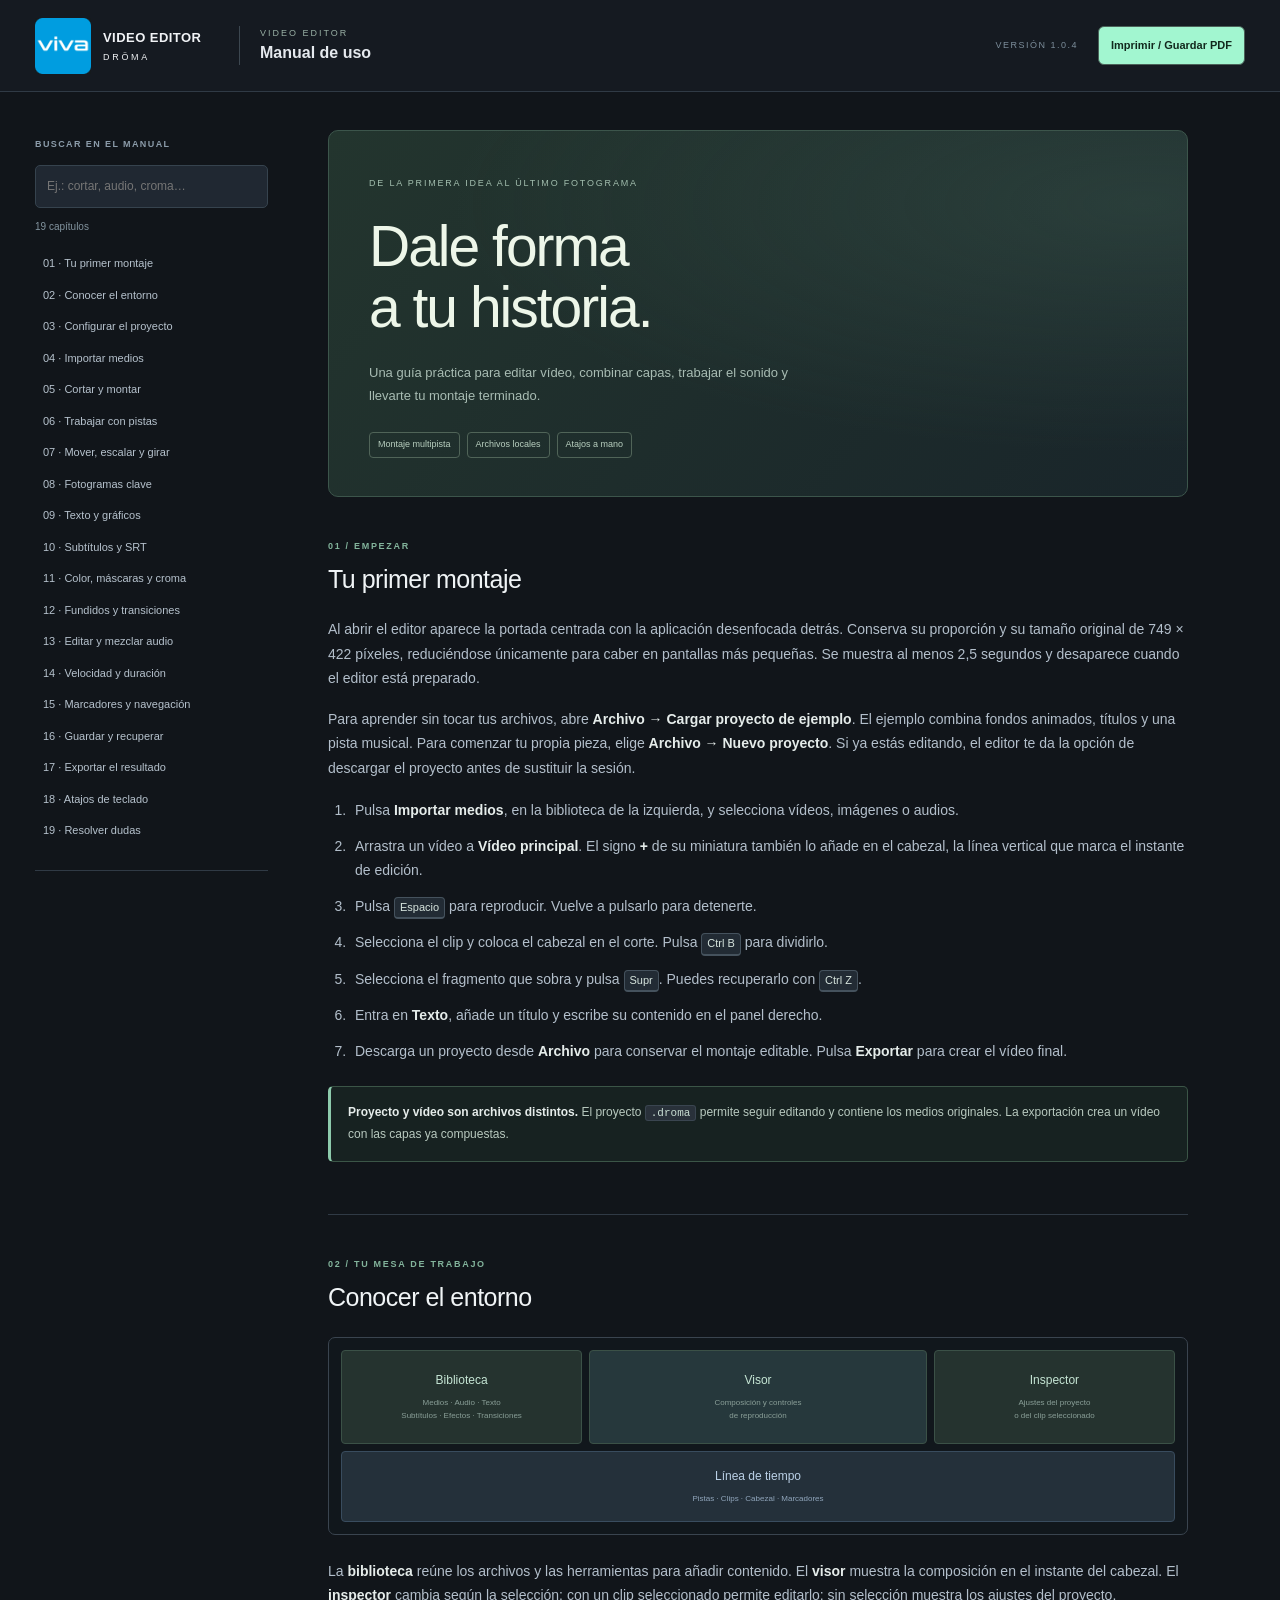
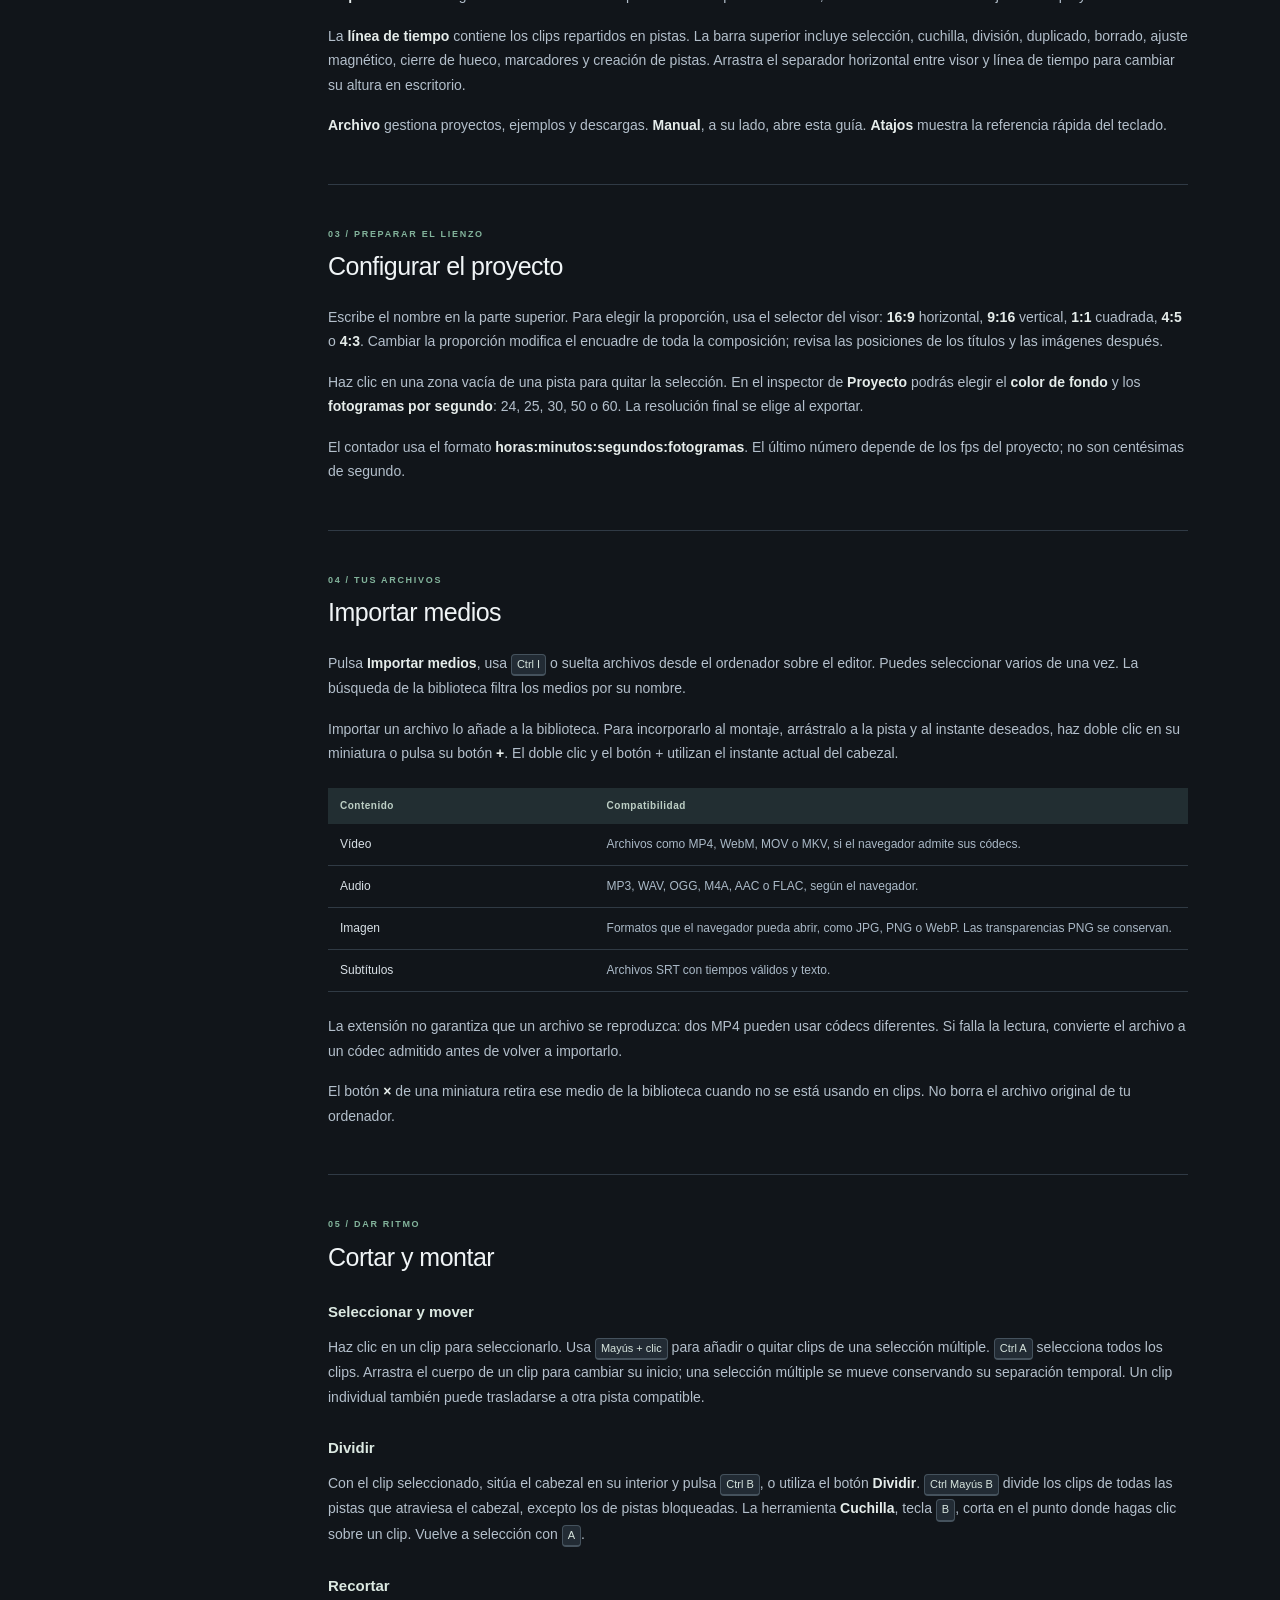
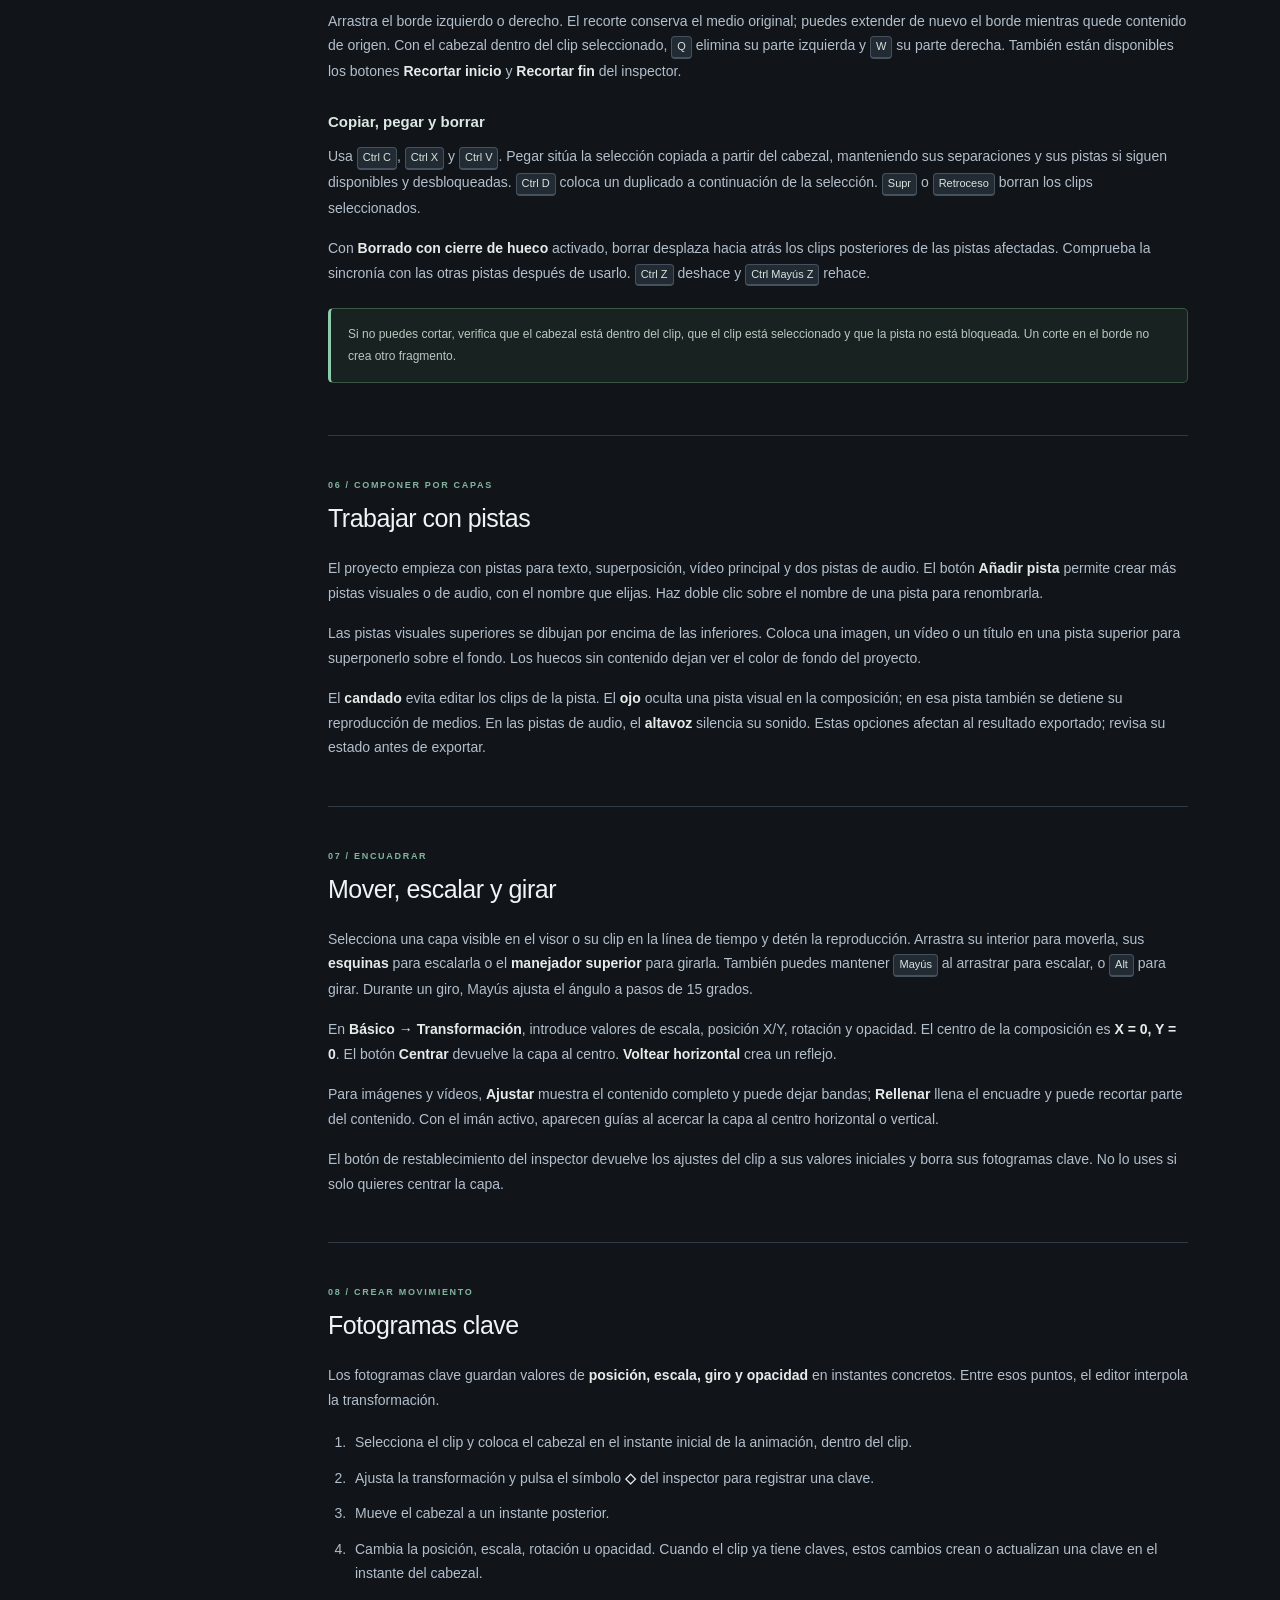
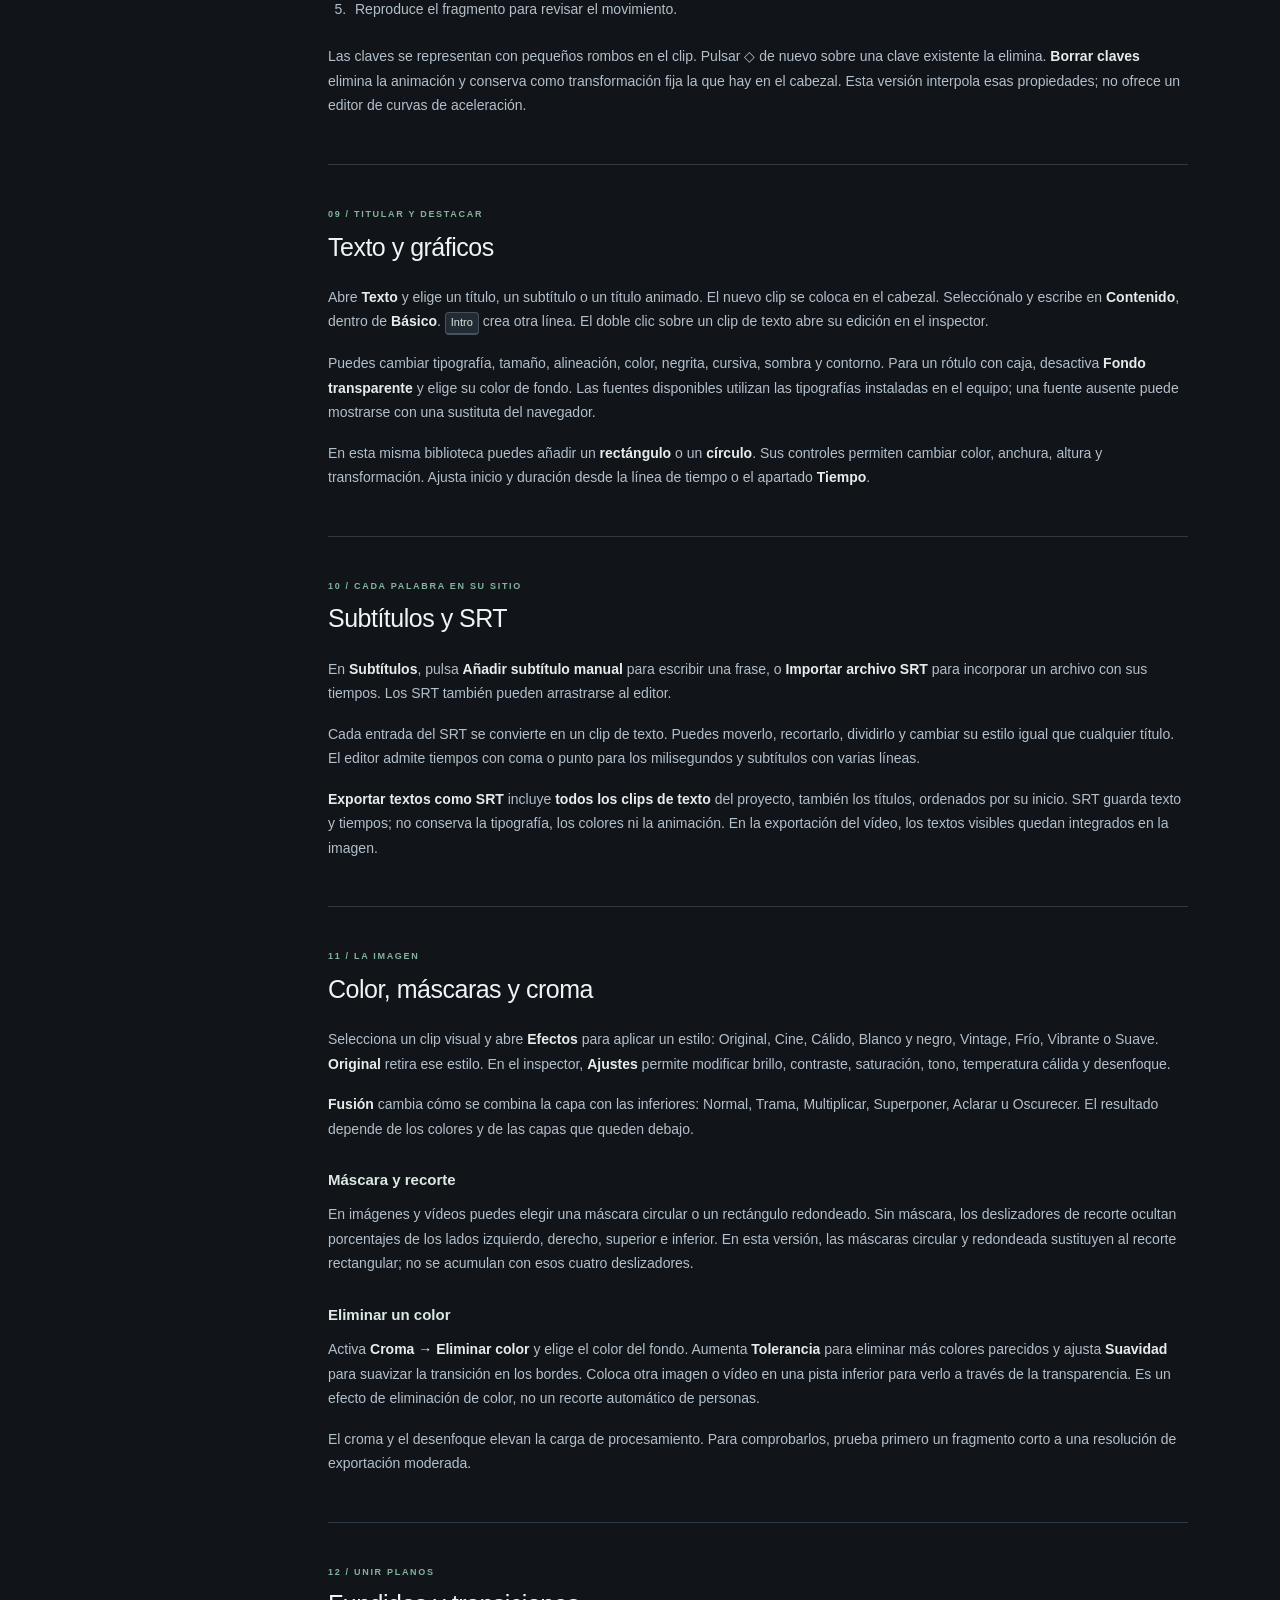
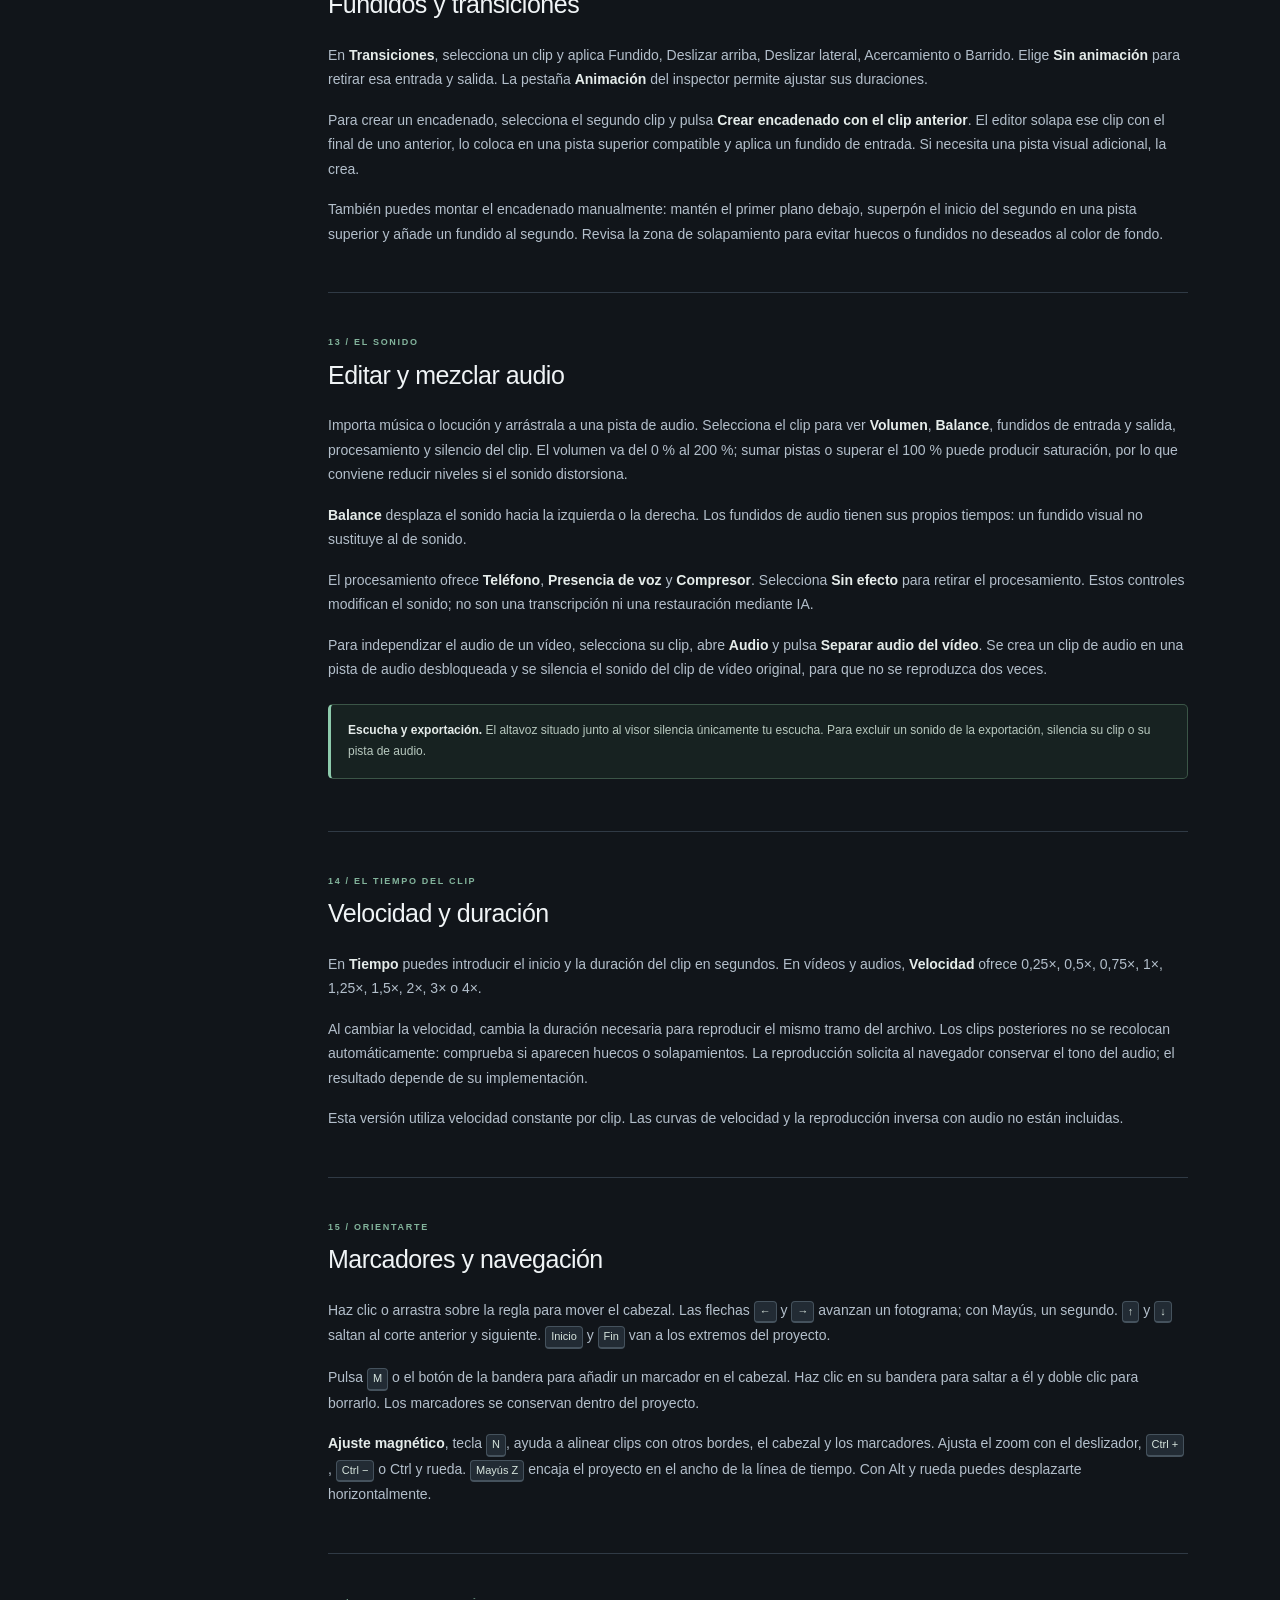
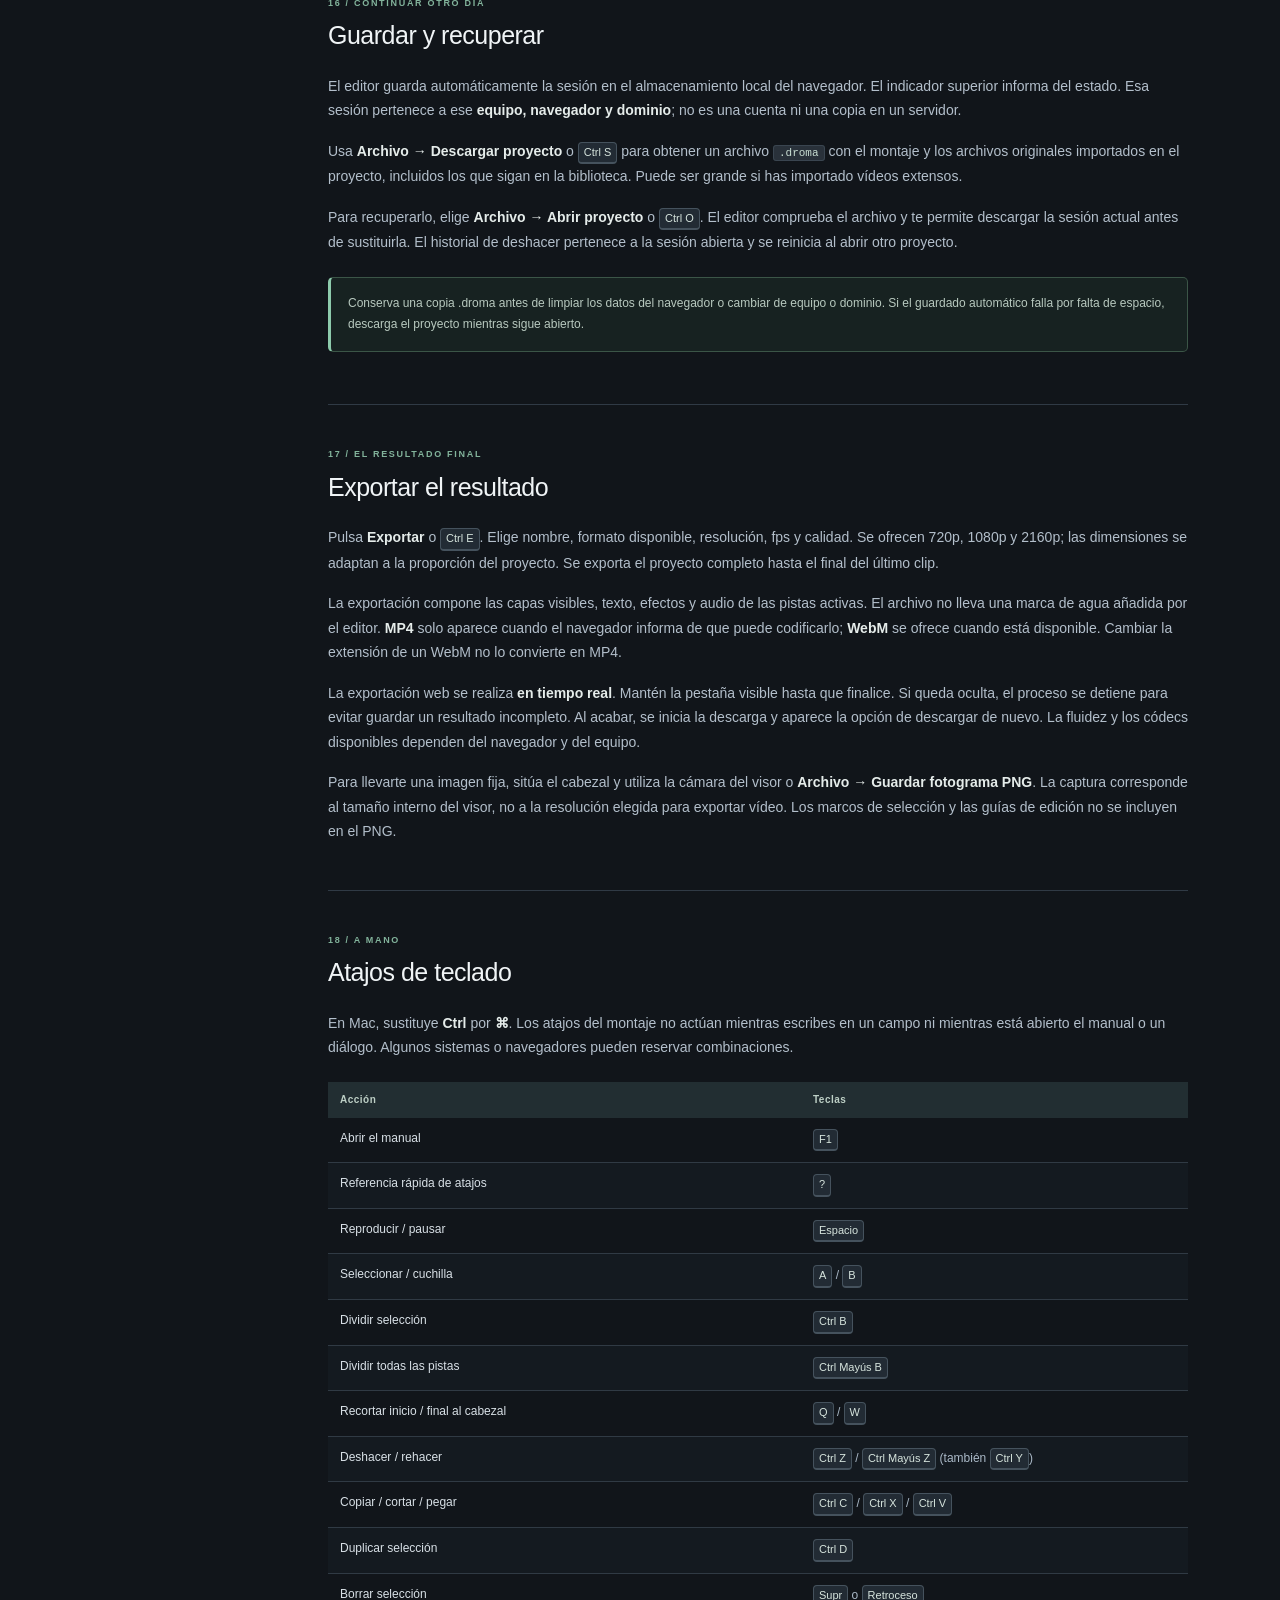
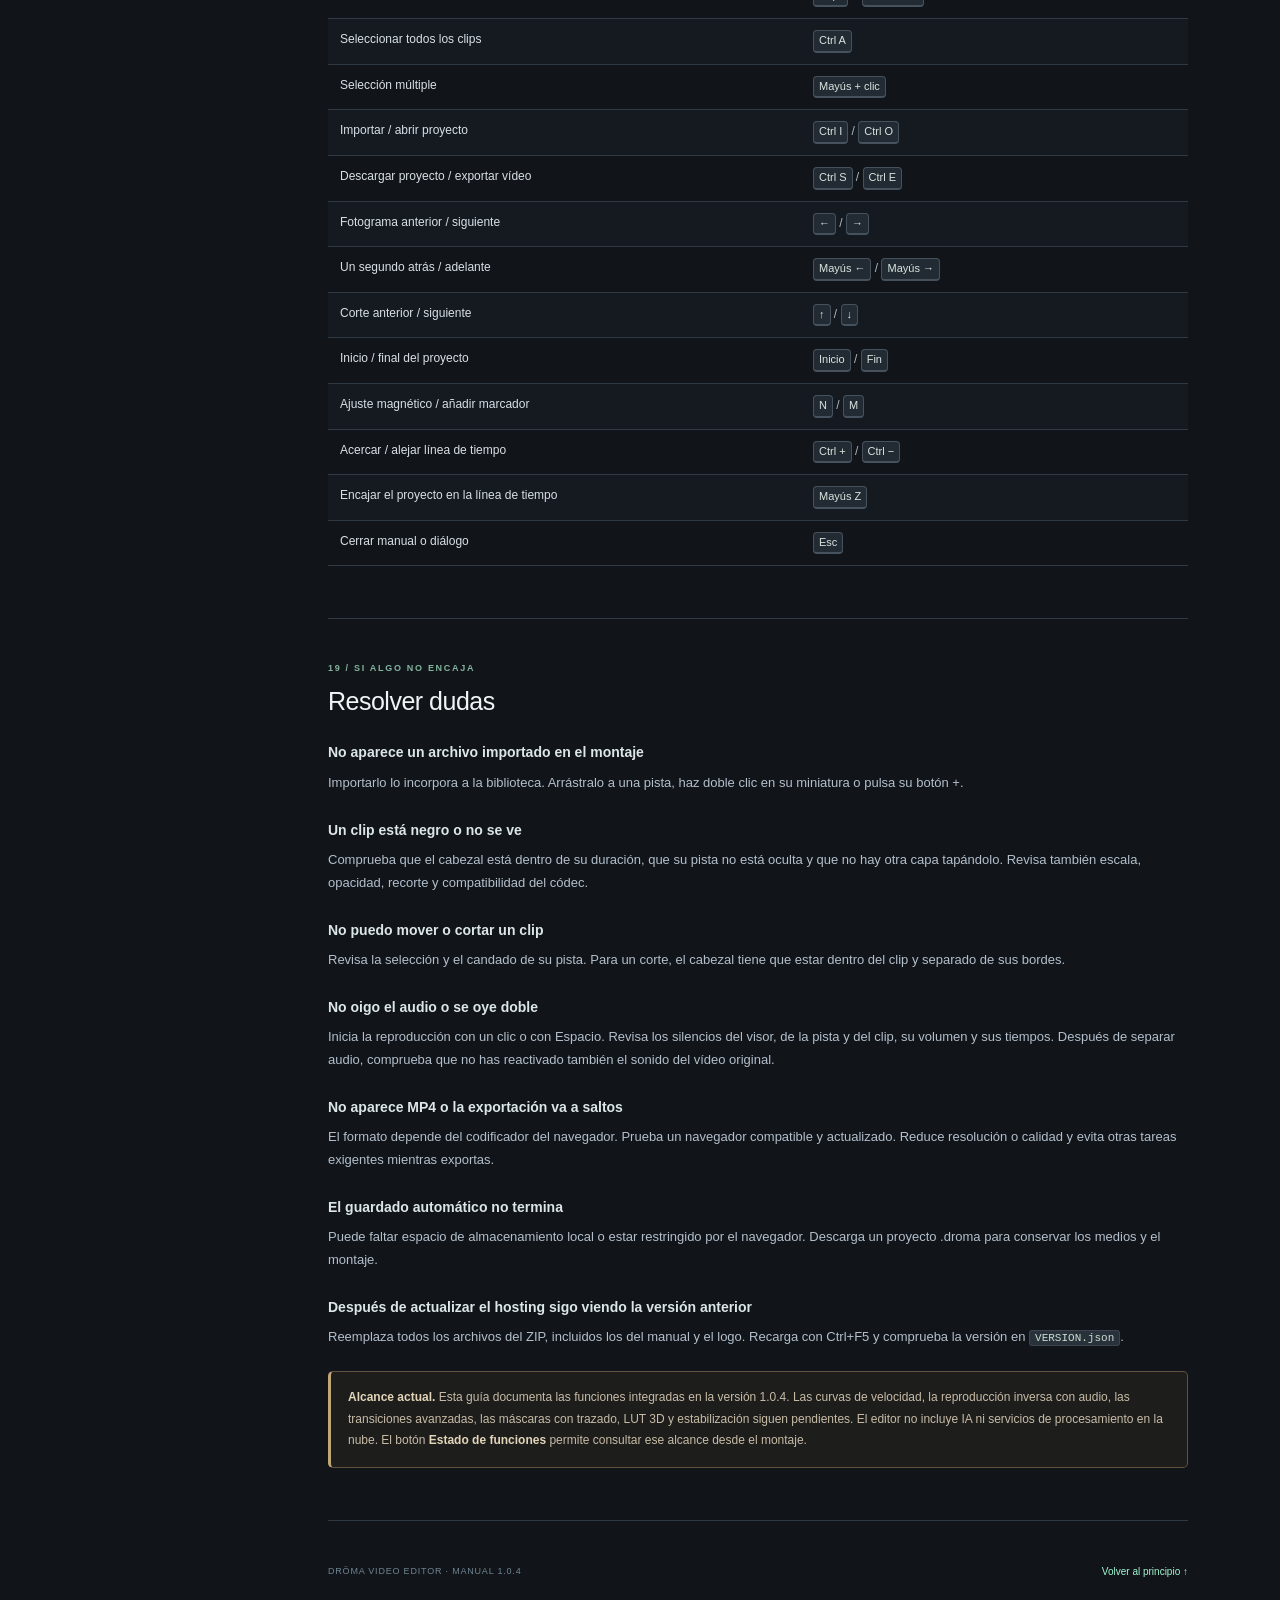
==== manual.html @ 9b1f3768 "Add files via upload" ====
<!doctype html>
<html lang="es">
<head>
<meta charset="utf-8"><meta name="viewport" content="width=device-width,initial-scale=1">
<title>Manual de uso · DRÖMA Video Editor</title>
<meta name="description" content="Manual de las herramientas y atajos de DRÖMA Video Editor: montaje, pistas, texto, audio, efectos, proyectos y exportación.">
<link rel="icon" href="logo-viva-blue.png?v=1.0.4" type="image/png">
<link rel="stylesheet" href="manual.css?v=1.0.4">
</head>
<body>
<a class="skip-link" href="#contenido">Ir al contenido del manual</a>
<header class="manual-masthead">
 <div class="manual-brand"><img class="manual-brand-screen" src="logo-video-editor.svg?v=1.0.4" width="184" height="64" alt="VIVA · VIDEO EDITOR · DRÖMA"><img class="manual-brand-print" src="logo-video-editor-light.svg?v=1.0.4" width="184" height="64" alt="" aria-hidden="true"><div><span>VIDEO EDITOR</span><strong>Manual de uso</strong></div></div>
 <div class="manual-tools"><span class="manual-version">VERSIÓN 1.0.4</span><button id="printManual" type="button">Imprimir / Guardar PDF</button></div>
</header>
<div class="manual-layout">
<aside class="manual-sidebar" aria-label="Índice del manual">
 <label for="manualSearch">BUSCAR EN EL MANUAL</label><input id="manualSearch" type="search" placeholder="Ej.: cortar, audio, croma…" autocomplete="off">
 <p id="searchStatus" role="status" aria-live="polite">19 capítulos</p>
 <nav id="manualIndex" aria-label="Capítulos">
 <a href="#primeros-pasos">01 · Tu primer montaje</a><a href="#entorno">02 · Conocer el entorno</a><a href="#proyecto">03 · Configurar el proyecto</a><a href="#importar">04 · Importar medios</a><a href="#montaje">05 · Cortar y montar</a><a href="#pistas">06 · Trabajar con pistas</a><a href="#transformar">07 · Mover, escalar y girar</a><a href="#fotogramas-clave">08 · Fotogramas clave</a><a href="#texto">09 · Texto y gráficos</a><a href="#subtitulos">10 · Subtítulos y SRT</a><a href="#efectos">11 · Color, máscaras y croma</a><a href="#transiciones">12 · Fundidos y transiciones</a><a href="#audio">13 · Editar y mezclar audio</a><a href="#velocidad">14 · Velocidad y duración</a><a href="#marcadores">15 · Marcadores y navegación</a><a href="#guardar">16 · Guardar y recuperar</a><a href="#exportar">17 · Exportar el resultado</a><a href="#atajos">18 · Atajos de teclado</a><a href="#ayuda">19 · Resolver dudas</a>
 </nav>
 <p class="sidebar-note">Este manual describe los controles de la versión instalada. Puedes consultarlo mientras conservas abierto tu proyecto.</p>
</aside>
<main id="contenido" class="manual-content">
<div class="manual-cover"><span class="eyebrow">DE LA PRIMERA IDEA AL ÚLTIMO FOTOGRAMA</span><h1>Dale forma<br>a tu historia.</h1><p>Una guía práctica para editar vídeo, combinar capas, trabajar el sonido y llevarte tu montaje terminado.</p><div class="cover-tags"><span>Montaje multipista</span><span>Archivos locales</span><span>Atajos a mano</span></div></div>
<p id="noResults" class="notice" hidden>No se encuentran capítulos con ese texto. Prueba otra palabra o borra la búsqueda para mostrar el manual completo.</p>
<article>
<section id="primeros-pasos" data-chapter>
<p class="chapter-number">01 / EMPEZAR</p><h2>Tu primer montaje</h2>
<p>Al abrir el editor aparece la portada centrada con la aplicación desenfocada detrás. Conserva su proporción y su tamaño original de 749 × 422 píxeles, reduciéndose únicamente para caber en pantallas más pequeñas. Se muestra al menos 2,5 segundos y desaparece cuando el editor está preparado.</p>
<p>Para aprender sin tocar tus archivos, abre <strong>Archivo → Cargar proyecto de ejemplo</strong>. El ejemplo combina fondos animados, títulos y una pista musical. Para comenzar tu propia pieza, elige <strong>Archivo → Nuevo proyecto</strong>. Si ya estás editando, el editor te da la opción de descargar el proyecto antes de sustituir la sesión.</p>
<ol><li>Pulsa <strong>Importar medios</strong>, en la biblioteca de la izquierda, y selecciona vídeos, imágenes o audios.</li><li>Arrastra un vídeo a <strong>Vídeo principal</strong>. El signo <strong>+</strong> de su miniatura también lo añade en el cabezal, la línea vertical que marca el instante de edición.</li><li>Pulsa <kbd>Espacio</kbd> para reproducir. Vuelve a pulsarlo para detenerte.</li><li>Selecciona el clip y coloca el cabezal en el corte. Pulsa <kbd>Ctrl B</kbd> para dividirlo.</li><li>Selecciona el fragmento que sobra y pulsa <kbd>Supr</kbd>. Puedes recuperarlo con <kbd>Ctrl Z</kbd>.</li><li>Entra en <strong>Texto</strong>, añade un título y escribe su contenido en el panel derecho.</li><li>Descarga un proyecto desde <strong>Archivo</strong> para conservar el montaje editable. Pulsa <strong>Exportar</strong> para crear el vídeo final.</li></ol>
<div class="tip"><strong>Proyecto y vídeo son archivos distintos.</strong> El proyecto <code>.droma</code> permite seguir editando y contiene los medios originales. La exportación crea un vídeo con las capas ya compuestas.</div>
</section>
<section id="entorno" data-chapter>
<p class="chapter-number">02 / TU MESA DE TRABAJO</p><h2>Conocer el entorno</h2>
<div class="workspace-map" role="img" aria-label="Biblioteca a la izquierda, visor al centro, ajustes a la derecha y línea de tiempo debajo"><div>Biblioteca<small>Medios · Audio · Texto<br>Subtítulos · Efectos · Transiciones</small></div><div>Visor<small>Composición y controles<br>de reproducción</small></div><div>Inspector<small>Ajustes del proyecto<br>o del clip seleccionado</small></div><div>Línea de tiempo<small>Pistas · Clips · Cabezal · Marcadores</small></div></div>
<p>La <strong>biblioteca</strong> reúne los archivos y las herramientas para añadir contenido. El <strong>visor</strong> muestra la composición en el instante del cabezal. El <strong>inspector</strong> cambia según la selección: con un clip seleccionado permite editarlo; sin selección muestra los ajustes del proyecto.</p>
<p>La <strong>línea de tiempo</strong> contiene los clips repartidos en pistas. La barra superior incluye selección, cuchilla, división, duplicado, borrado, ajuste magnético, cierre de hueco, marcadores y creación de pistas. Arrastra el separador horizontal entre visor y línea de tiempo para cambiar su altura en escritorio.</p>
<p><strong>Archivo</strong> gestiona proyectos, ejemplos y descargas. <strong>Manual</strong>, a su lado, abre esta guía. <strong>Atajos</strong> muestra la referencia rápida del teclado.</p>
</section>
<section id="proyecto" data-chapter>
<p class="chapter-number">03 / PREPARAR EL LIENZO</p><h2>Configurar el proyecto</h2>
<p>Escribe el nombre en la parte superior. Para elegir la proporción, usa el selector del visor: <strong>16:9</strong> horizontal, <strong>9:16</strong> vertical, <strong>1:1</strong> cuadrada, <strong>4:5</strong> o <strong>4:3</strong>. Cambiar la proporción modifica el encuadre de toda la composición; revisa las posiciones de los títulos y las imágenes después.</p>
<p>Haz clic en una zona vacía de una pista para quitar la selección. En el inspector de <strong>Proyecto</strong> podrás elegir el <strong>color de fondo</strong> y los <strong>fotogramas por segundo</strong>: 24, 25, 30, 50 o 60. La resolución final se elige al exportar.</p>
<p>El contador usa el formato <strong>horas:minutos:segundos:fotogramas</strong>. El último número depende de los fps del proyecto; no son centésimas de segundo.</p>
</section>
<section id="importar" data-chapter>
<p class="chapter-number">04 / TUS ARCHIVOS</p><h2>Importar medios</h2>
<p>Pulsa <strong>Importar medios</strong>, usa <kbd>Ctrl I</kbd> o suelta archivos desde el ordenador sobre el editor. Puedes seleccionar varios de una vez. La búsqueda de la biblioteca filtra los medios por su nombre.</p>
<p>Importar un archivo lo añade a la biblioteca. Para incorporarlo al montaje, arrástralo a la pista y al instante deseados, haz doble clic en su miniatura o pulsa su botón <strong>+</strong>. El doble clic y el botón + utilizan el instante actual del cabezal.</p>
<table><thead><tr><th>Contenido</th><th>Compatibilidad</th></tr></thead><tbody><tr><td>Vídeo</td><td>Archivos como MP4, WebM, MOV o MKV, si el navegador admite sus códecs.</td></tr><tr><td>Audio</td><td>MP3, WAV, OGG, M4A, AAC o FLAC, según el navegador.</td></tr><tr><td>Imagen</td><td>Formatos que el navegador pueda abrir, como JPG, PNG o WebP. Las transparencias PNG se conservan.</td></tr><tr><td>Subtítulos</td><td>Archivos SRT con tiempos válidos y texto.</td></tr></tbody></table>
<p>La extensión no garantiza que un archivo se reproduzca: dos MP4 pueden usar códecs diferentes. Si falla la lectura, convierte el archivo a un códec admitido antes de volver a importarlo.</p>
<p>El botón <strong>×</strong> de una miniatura retira ese medio de la biblioteca cuando no se está usando en clips. No borra el archivo original de tu ordenador.</p>
</section>
<section id="montaje" data-chapter>
<p class="chapter-number">05 / DAR RITMO</p><h2>Cortar y montar</h2>
<h3>Seleccionar y mover</h3><p>Haz clic en un clip para seleccionarlo. Usa <kbd>Mayús + clic</kbd> para añadir o quitar clips de una selección múltiple. <kbd>Ctrl A</kbd> selecciona todos los clips. Arrastra el cuerpo de un clip para cambiar su inicio; una selección múltiple se mueve conservando su separación temporal. Un clip individual también puede trasladarse a otra pista compatible.</p>
<h3>Dividir</h3><p>Con el clip seleccionado, sitúa el cabezal en su interior y pulsa <kbd>Ctrl B</kbd>, o utiliza el botón <strong>Dividir</strong>. <kbd>Ctrl Mayús B</kbd> divide los clips de todas las pistas que atraviesa el cabezal, excepto los de pistas bloqueadas. La herramienta <strong>Cuchilla</strong>, tecla <kbd>B</kbd>, corta en el punto donde hagas clic sobre un clip. Vuelve a selección con <kbd>A</kbd>.</p>
<h3>Recortar</h3><p>Arrastra el borde izquierdo o derecho. El recorte conserva el medio original; puedes extender de nuevo el borde mientras quede contenido de origen. Con el cabezal dentro del clip seleccionado, <kbd>Q</kbd> elimina su parte izquierda y <kbd>W</kbd> su parte derecha. También están disponibles los botones <strong>Recortar inicio</strong> y <strong>Recortar fin</strong> del inspector.</p>
<h3>Copiar, pegar y borrar</h3><p>Usa <kbd>Ctrl C</kbd>, <kbd>Ctrl X</kbd> y <kbd>Ctrl V</kbd>. Pegar sitúa la selección copiada a partir del cabezal, manteniendo sus separaciones y sus pistas si siguen disponibles y desbloqueadas. <kbd>Ctrl D</kbd> coloca un duplicado a continuación de la selección. <kbd>Supr</kbd> o <kbd>Retroceso</kbd> borran los clips seleccionados.</p>
<p>Con <strong>Borrado con cierre de hueco</strong> activado, borrar desplaza hacia atrás los clips posteriores de las pistas afectadas. Comprueba la sincronía con las otras pistas después de usarlo. <kbd>Ctrl Z</kbd> deshace y <kbd>Ctrl Mayús Z</kbd> rehace.</p>
<div class="tip">Si no puedes cortar, verifica que el cabezal está dentro del clip, que el clip está seleccionado y que la pista no está bloqueada. Un corte en el borde no crea otro fragmento.</div>
</section>
<section id="pistas" data-chapter>
<p class="chapter-number">06 / COMPONER POR CAPAS</p><h2>Trabajar con pistas</h2>
<p>El proyecto empieza con pistas para texto, superposición, vídeo principal y dos pistas de audio. El botón <strong>Añadir pista</strong> permite crear más pistas visuales o de audio, con el nombre que elijas. Haz doble clic sobre el nombre de una pista para renombrarla.</p>
<p>Las pistas visuales superiores se dibujan por encima de las inferiores. Coloca una imagen, un vídeo o un título en una pista superior para superponerlo sobre el fondo. Los huecos sin contenido dejan ver el color de fondo del proyecto.</p>
<p>El <strong>candado</strong> evita editar los clips de la pista. El <strong>ojo</strong> oculta una pista visual en la composición; en esa pista también se detiene su reproducción de medios. En las pistas de audio, el <strong>altavoz</strong> silencia su sonido. Estas opciones afectan al resultado exportado; revisa su estado antes de exportar.</p>
</section>
<section id="transformar" data-chapter>
<p class="chapter-number">07 / ENCUADRAR</p><h2>Mover, escalar y girar</h2>
<p>Selecciona una capa visible en el visor o su clip en la línea de tiempo y detén la reproducción. Arrastra su interior para moverla, sus <strong>esquinas</strong> para escalarla o el <strong>manejador superior</strong> para girarla. También puedes mantener <kbd>Mayús</kbd> al arrastrar para escalar, o <kbd>Alt</kbd> para girar. Durante un giro, Mayús ajusta el ángulo a pasos de 15 grados.</p>
<p>En <strong>Básico → Transformación</strong>, introduce valores de escala, posición X/Y, rotación y opacidad. El centro de la composición es <strong>X = 0, Y = 0</strong>. El botón <strong>Centrar</strong> devuelve la capa al centro. <strong>Voltear horizontal</strong> crea un reflejo.</p>
<p>Para imágenes y vídeos, <strong>Ajustar</strong> muestra el contenido completo y puede dejar bandas; <strong>Rellenar</strong> llena el encuadre y puede recortar parte del contenido. Con el imán activo, aparecen guías al acercar la capa al centro horizontal o vertical.</p>
<p>El botón de restablecimiento del inspector devuelve los ajustes del clip a sus valores iniciales y borra sus fotogramas clave. No lo uses si solo quieres centrar la capa.</p>
</section>
<section id="fotogramas-clave" data-chapter>
<p class="chapter-number">08 / CREAR MOVIMIENTO</p><h2>Fotogramas clave</h2>
<p>Los fotogramas clave guardan valores de <strong>posición, escala, giro y opacidad</strong> en instantes concretos. Entre esos puntos, el editor interpola la transformación.</p>
<ol><li>Selecciona el clip y coloca el cabezal en el instante inicial de la animación, dentro del clip.</li><li>Ajusta la transformación y pulsa el símbolo <strong>◇</strong> del inspector para registrar una clave.</li><li>Mueve el cabezal a un instante posterior.</li><li>Cambia la posición, escala, rotación u opacidad. Cuando el clip ya tiene claves, estos cambios crean o actualizan una clave en el instante del cabezal.</li><li>Reproduce el fragmento para revisar el movimiento.</li></ol>
<p>Las claves se representan con pequeños rombos en el clip. Pulsar ◇ de nuevo sobre una clave existente la elimina. <strong>Borrar claves</strong> elimina la animación y conserva como transformación fija la que hay en el cabezal. Esta versión interpola esas propiedades; no ofrece un editor de curvas de aceleración.</p>
</section>
<section id="texto" data-chapter>
<p class="chapter-number">09 / TITULAR Y DESTACAR</p><h2>Texto y gráficos</h2>
<p>Abre <strong>Texto</strong> y elige un título, un subtítulo o un título animado. El nuevo clip se coloca en el cabezal. Selecciónalo y escribe en <strong>Contenido</strong>, dentro de <strong>Básico</strong>. <kbd>Intro</kbd> crea otra línea. El doble clic sobre un clip de texto abre su edición en el inspector.</p>
<p>Puedes cambiar tipografía, tamaño, alineación, color, negrita, cursiva, sombra y contorno. Para un rótulo con caja, desactiva <strong>Fondo transparente</strong> y elige su color de fondo. Las fuentes disponibles utilizan las tipografías instaladas en el equipo; una fuente ausente puede mostrarse con una sustituta del navegador.</p>
<p>En esta misma biblioteca puedes añadir un <strong>rectángulo</strong> o un <strong>círculo</strong>. Sus controles permiten cambiar color, anchura, altura y transformación. Ajusta inicio y duración desde la línea de tiempo o el apartado <strong>Tiempo</strong>.</p>
</section>
<section id="subtitulos" data-chapter>
<p class="chapter-number">10 / CADA PALABRA EN SU SITIO</p><h2>Subtítulos y SRT</h2>
<p>En <strong>Subtítulos</strong>, pulsa <strong>Añadir subtítulo manual</strong> para escribir una frase, o <strong>Importar archivo SRT</strong> para incorporar un archivo con sus tiempos. Los SRT también pueden arrastrarse al editor.</p>
<p>Cada entrada del SRT se convierte en un clip de texto. Puedes moverlo, recortarlo, dividirlo y cambiar su estilo igual que cualquier título. El editor admite tiempos con coma o punto para los milisegundos y subtítulos con varias líneas.</p>
<p><strong>Exportar textos como SRT</strong> incluye <strong>todos los clips de texto</strong> del proyecto, también los títulos, ordenados por su inicio. SRT guarda texto y tiempos; no conserva la tipografía, los colores ni la animación. En la exportación del vídeo, los textos visibles quedan integrados en la imagen.</p>
</section>
<section id="efectos" data-chapter>
<p class="chapter-number">11 / LA IMAGEN</p><h2>Color, máscaras y croma</h2>
<p>Selecciona un clip visual y abre <strong>Efectos</strong> para aplicar un estilo: Original, Cine, Cálido, Blanco y negro, Vintage, Frío, Vibrante o Suave. <strong>Original</strong> retira ese estilo. En el inspector, <strong>Ajustes</strong> permite modificar brillo, contraste, saturación, tono, temperatura cálida y desenfoque.</p>
<p><strong>Fusión</strong> cambia cómo se combina la capa con las inferiores: Normal, Trama, Multiplicar, Superponer, Aclarar u Oscurecer. El resultado depende de los colores y de las capas que queden debajo.</p>
<h3>Máscara y recorte</h3><p>En imágenes y vídeos puedes elegir una máscara circular o un rectángulo redondeado. Sin máscara, los deslizadores de recorte ocultan porcentajes de los lados izquierdo, derecho, superior e inferior. En esta versión, las máscaras circular y redondeada sustituyen al recorte rectangular; no se acumulan con esos cuatro deslizadores.</p>
<h3>Eliminar un color</h3><p>Activa <strong>Croma → Eliminar color</strong> y elige el color del fondo. Aumenta <strong>Tolerancia</strong> para eliminar más colores parecidos y ajusta <strong>Suavidad</strong> para suavizar la transición en los bordes. Coloca otra imagen o vídeo en una pista inferior para verlo a través de la transparencia. Es un efecto de eliminación de color, no un recorte automático de personas.</p>
<p>El croma y el desenfoque elevan la carga de procesamiento. Para comprobarlos, prueba primero un fragmento corto a una resolución de exportación moderada.</p>
</section>
<section id="transiciones" data-chapter>
<p class="chapter-number">12 / UNIR PLANOS</p><h2>Fundidos y transiciones</h2>
<p>En <strong>Transiciones</strong>, selecciona un clip y aplica Fundido, Deslizar arriba, Deslizar lateral, Acercamiento o Barrido. Elige <strong>Sin animación</strong> para retirar esa entrada y salida. La pestaña <strong>Animación</strong> del inspector permite ajustar sus duraciones.</p>
<p>Para crear un encadenado, selecciona el segundo clip y pulsa <strong>Crear encadenado con el clip anterior</strong>. El editor solapa ese clip con el final de uno anterior, lo coloca en una pista superior compatible y aplica un fundido de entrada. Si necesita una pista visual adicional, la crea.</p>
<p>También puedes montar el encadenado manualmente: mantén el primer plano debajo, superpón el inicio del segundo en una pista superior y añade un fundido al segundo. Revisa la zona de solapamiento para evitar huecos o fundidos no deseados al color de fondo.</p>
</section>
<section id="audio" data-chapter>
<p class="chapter-number">13 / EL SONIDO</p><h2>Editar y mezclar audio</h2>
<p>Importa música o locución y arrástrala a una pista de audio. Selecciona el clip para ver <strong>Volumen</strong>, <strong>Balance</strong>, fundidos de entrada y salida, procesamiento y silencio del clip. El volumen va del 0 % al 200 %; sumar pistas o superar el 100 % puede producir saturación, por lo que conviene reducir niveles si el sonido distorsiona.</p>
<p><strong>Balance</strong> desplaza el sonido hacia la izquierda o la derecha. Los fundidos de audio tienen sus propios tiempos: un fundido visual no sustituye al de sonido.</p>
<p>El procesamiento ofrece <strong>Teléfono</strong>, <strong>Presencia de voz</strong> y <strong>Compresor</strong>. Selecciona <strong>Sin efecto</strong> para retirar el procesamiento. Estos controles modifican el sonido; no son una transcripción ni una restauración mediante IA.</p>
<p>Para independizar el audio de un vídeo, selecciona su clip, abre <strong>Audio</strong> y pulsa <strong>Separar audio del vídeo</strong>. Se crea un clip de audio en una pista de audio desbloqueada y se silencia el sonido del clip de vídeo original, para que no se reproduzca dos veces.</p>
<div class="tip"><strong>Escucha y exportación.</strong> El altavoz situado junto al visor silencia únicamente tu escucha. Para excluir un sonido de la exportación, silencia su clip o su pista de audio.</div>
</section>
<section id="velocidad" data-chapter>
<p class="chapter-number">14 / EL TIEMPO DEL CLIP</p><h2>Velocidad y duración</h2>
<p>En <strong>Tiempo</strong> puedes introducir el inicio y la duración del clip en segundos. En vídeos y audios, <strong>Velocidad</strong> ofrece 0,25×, 0,5×, 0,75×, 1×, 1,25×, 1,5×, 2×, 3× o 4×.</p>
<p>Al cambiar la velocidad, cambia la duración necesaria para reproducir el mismo tramo del archivo. Los clips posteriores no se recolocan automáticamente: comprueba si aparecen huecos o solapamientos. La reproducción solicita al navegador conservar el tono del audio; el resultado depende de su implementación.</p>
<p>Esta versión utiliza velocidad constante por clip. Las curvas de velocidad y la reproducción inversa con audio no están incluidas.</p>
</section>
<section id="marcadores" data-chapter>
<p class="chapter-number">15 / ORIENTARTE</p><h2>Marcadores y navegación</h2>
<p>Haz clic o arrastra sobre la regla para mover el cabezal. Las flechas <kbd>←</kbd> y <kbd>→</kbd> avanzan un fotograma; con Mayús, un segundo. <kbd>↑</kbd> y <kbd>↓</kbd> saltan al corte anterior y siguiente. <kbd>Inicio</kbd> y <kbd>Fin</kbd> van a los extremos del proyecto.</p>
<p>Pulsa <kbd>M</kbd> o el botón de la bandera para añadir un marcador en el cabezal. Haz clic en su bandera para saltar a él y doble clic para borrarlo. Los marcadores se conservan dentro del proyecto.</p>
<p><strong>Ajuste magnético</strong>, tecla <kbd>N</kbd>, ayuda a alinear clips con otros bordes, el cabezal y los marcadores. Ajusta el zoom con el deslizador, <kbd>Ctrl +</kbd>, <kbd>Ctrl −</kbd> o Ctrl y rueda. <kbd>Mayús Z</kbd> encaja el proyecto en el ancho de la línea de tiempo. Con Alt y rueda puedes desplazarte horizontalmente.</p>
</section>
<section id="guardar" data-chapter>
<p class="chapter-number">16 / CONTINUAR OTRO DÍA</p><h2>Guardar y recuperar</h2>
<p>El editor guarda automáticamente la sesión en el almacenamiento local del navegador. El indicador superior informa del estado. Esa sesión pertenece a ese <strong>equipo, navegador y dominio</strong>; no es una cuenta ni una copia en un servidor.</p>
<p>Usa <strong>Archivo → Descargar proyecto</strong> o <kbd>Ctrl S</kbd> para obtener un archivo <code>.droma</code> con el montaje y los archivos originales importados en el proyecto, incluidos los que sigan en la biblioteca. Puede ser grande si has importado vídeos extensos.</p>
<p>Para recuperarlo, elige <strong>Archivo → Abrir proyecto</strong> o <kbd>Ctrl O</kbd>. El editor comprueba el archivo y te permite descargar la sesión actual antes de sustituirla. El historial de deshacer pertenece a la sesión abierta y se reinicia al abrir otro proyecto.</p>
<div class="tip">Conserva una copia .droma antes de limpiar los datos del navegador o cambiar de equipo o dominio. Si el guardado automático falla por falta de espacio, descarga el proyecto mientras sigue abierto.</div>
</section>
<section id="exportar" data-chapter>
<p class="chapter-number">17 / EL RESULTADO FINAL</p><h2>Exportar el resultado</h2>
<p>Pulsa <strong>Exportar</strong> o <kbd>Ctrl E</kbd>. Elige nombre, formato disponible, resolución, fps y calidad. Se ofrecen 720p, 1080p y 2160p; las dimensiones se adaptan a la proporción del proyecto. Se exporta el proyecto completo hasta el final del último clip.</p>
<p>La exportación compone las capas visibles, texto, efectos y audio de las pistas activas. El archivo no lleva una marca de agua añadida por el editor. <strong>MP4</strong> solo aparece cuando el navegador informa de que puede codificarlo; <strong>WebM</strong> se ofrece cuando está disponible. Cambiar la extensión de un WebM no lo convierte en MP4.</p>
<p>La exportación web se realiza <strong>en tiempo real</strong>. Mantén la pestaña visible hasta que finalice. Si queda oculta, el proceso se detiene para evitar guardar un resultado incompleto. Al acabar, se inicia la descarga y aparece la opción de descargar de nuevo. La fluidez y los códecs disponibles dependen del navegador y del equipo.</p>
<p>Para llevarte una imagen fija, sitúa el cabezal y utiliza la cámara del visor o <strong>Archivo → Guardar fotograma PNG</strong>. La captura corresponde al tamaño interno del visor, no a la resolución elegida para exportar vídeo. Los marcos de selección y las guías de edición no se incluyen en el PNG.</p>
</section>
<section id="atajos" data-chapter>
<p class="chapter-number">18 / A MANO</p><h2>Atajos de teclado</h2>
<p>En Mac, sustituye <strong>Ctrl</strong> por <strong>⌘</strong>. Los atajos del montaje no actúan mientras escribes en un campo ni mientras está abierto el manual o un diálogo. Algunos sistemas o navegadores pueden reservar combinaciones.</p>
<table class="shortcut-table"><thead><tr><th>Acción</th><th>Teclas</th></tr></thead><tbody>
<tr><td>Abrir el manual</td><td><kbd>F1</kbd></td></tr><tr><td>Referencia rápida de atajos</td><td><kbd>?</kbd></td></tr><tr><td>Reproducir / pausar</td><td><kbd>Espacio</kbd></td></tr><tr><td>Seleccionar / cuchilla</td><td><kbd>A</kbd> / <kbd>B</kbd></td></tr><tr><td>Dividir selección</td><td><kbd>Ctrl B</kbd></td></tr><tr><td>Dividir todas las pistas</td><td><kbd>Ctrl Mayús B</kbd></td></tr><tr><td>Recortar inicio / final al cabezal</td><td><kbd>Q</kbd> / <kbd>W</kbd></td></tr><tr><td>Deshacer / rehacer</td><td><kbd>Ctrl Z</kbd> / <kbd>Ctrl Mayús Z</kbd> (también <kbd>Ctrl Y</kbd>)</td></tr><tr><td>Copiar / cortar / pegar</td><td><kbd>Ctrl C</kbd> / <kbd>Ctrl X</kbd> / <kbd>Ctrl V</kbd></td></tr><tr><td>Duplicar selección</td><td><kbd>Ctrl D</kbd></td></tr><tr><td>Borrar selección</td><td><kbd>Supr</kbd> o <kbd>Retroceso</kbd></td></tr><tr><td>Seleccionar todos los clips</td><td><kbd>Ctrl A</kbd></td></tr><tr><td>Selección múltiple</td><td><kbd>Mayús + clic</kbd></td></tr><tr><td>Importar / abrir proyecto</td><td><kbd>Ctrl I</kbd> / <kbd>Ctrl O</kbd></td></tr><tr><td>Descargar proyecto / exportar vídeo</td><td><kbd>Ctrl S</kbd> / <kbd>Ctrl E</kbd></td></tr><tr><td>Fotograma anterior / siguiente</td><td><kbd>←</kbd> / <kbd>→</kbd></td></tr><tr><td>Un segundo atrás / adelante</td><td><kbd>Mayús ←</kbd> / <kbd>Mayús →</kbd></td></tr><tr><td>Corte anterior / siguiente</td><td><kbd>↑</kbd> / <kbd>↓</kbd></td></tr><tr><td>Inicio / final del proyecto</td><td><kbd>Inicio</kbd> / <kbd>Fin</kbd></td></tr><tr><td>Ajuste magnético / añadir marcador</td><td><kbd>N</kbd> / <kbd>M</kbd></td></tr><tr><td>Acercar / alejar línea de tiempo</td><td><kbd>Ctrl +</kbd> / <kbd>Ctrl −</kbd></td></tr><tr><td>Encajar el proyecto en la línea de tiempo</td><td><kbd>Mayús Z</kbd></td></tr><tr><td>Cerrar manual o diálogo</td><td><kbd>Esc</kbd></td></tr>
</tbody></table>
</section>
<section id="ayuda" data-chapter>
<p class="chapter-number">19 / SI ALGO NO ENCAJA</p><h2>Resolver dudas</h2>
<dl><dt>No aparece un archivo importado en el montaje</dt><dd>Importarlo lo incorpora a la biblioteca. Arrástralo a una pista, haz doble clic en su miniatura o pulsa su botón +.</dd><dt>Un clip está negro o no se ve</dt><dd>Comprueba que el cabezal está dentro de su duración, que su pista no está oculta y que no hay otra capa tapándolo. Revisa también escala, opacidad, recorte y compatibilidad del códec.</dd><dt>No puedo mover o cortar un clip</dt><dd>Revisa la selección y el candado de su pista. Para un corte, el cabezal tiene que estar dentro del clip y separado de sus bordes.</dd><dt>No oigo el audio o se oye doble</dt><dd>Inicia la reproducción con un clic o con Espacio. Revisa los silencios del visor, de la pista y del clip, su volumen y sus tiempos. Después de separar audio, comprueba que no has reactivado también el sonido del vídeo original.</dd><dt>No aparece MP4 o la exportación va a saltos</dt><dd>El formato depende del codificador del navegador. Prueba un navegador compatible y actualizado. Reduce resolución o calidad y evita otras tareas exigentes mientras exportas.</dd><dt>El guardado automático no termina</dt><dd>Puede faltar espacio de almacenamiento local o estar restringido por el navegador. Descarga un proyecto .droma para conservar los medios y el montaje.</dd><dt>Después de actualizar el hosting sigo viendo la versión anterior</dt><dd>Reemplaza todos los archivos del ZIP, incluidos los del manual y el logo. Recarga con Ctrl+F5 y comprueba la versión en <code>VERSION.json</code>.</dd></dl>
<div class="scope-note"><strong>Alcance actual.</strong> Esta guía documenta las funciones integradas en la versión 1.0.4. Las curvas de velocidad, la reproducción inversa con audio, las transiciones avanzadas, las máscaras con trazado, LUT 3D y estabilización siguen pendientes. El editor no incluye IA ni servicios de procesamiento en la nube. El botón <strong>Estado de funciones</strong> permite consultar ese alcance desde el montaje.</div>
</section>
</article>
<footer class="manual-footer"><span>DRÖMA VIDEO EDITOR · MANUAL 1.0.4</span><a href="#contenido">Volver al principio ↑</a></footer>
</main>
</div>
<script src="manual.js?v=1.0.4" defer></script>
</body>
</html>
---- manual.css ----
:root{color-scheme:dark;--paper:#15191f;--text:#e5e9ee;--muted:#a1adbb;--line:#303a45;--accent:#a2f6d0;font-family:Arial,Helvetica,sans-serif}*{box-sizing:border-box}html{scroll-behavior:smooth;scroll-padding-top:100px}body{margin:0;background:#11151a;color:var(--text);font-size:14px;line-height:1.75}a{color:var(--accent);text-decoration:none}a:hover{text-decoration:underline}button,input{font:inherit}button{border:1px solid #4b6259;border-radius:6px;background:#a2f6d0;color:#12281d;font-size:11px;font-weight:700;padding:9px 12px;cursor:pointer}button:hover{background:#c3ffe4}button:focus-visible,a:focus-visible,input:focus-visible{outline:2px solid var(--accent);outline-offset:3px}.skip-link{position:fixed;top:-70px;left:20px;z-index:10;padding:10px;background:#20392e}.skip-link:focus{top:10px}.manual-masthead{position:sticky;top:0;z-index:5;display:flex;align-items:center;justify-content:space-between;min-height:92px;padding:10px 35px;background:#161c22f5;border-bottom:1px solid var(--line);backdrop-filter:blur(12px)}.manual-brand{display:flex;align-items:center;gap:20px}.manual-brand img{width:145px;height:63px;object-fit:contain;filter:invert(1)}.manual-brand>div{border-left:1px solid #3c4750;padding-left:20px}.manual-brand span{display:block;color:#98afa4;font-size:9px;letter-spacing:2px}.manual-brand strong{display:block;font-size:16px;line-height:1.5}.manual-tools{display:flex;align-items:center;gap:20px}.manual-version{font-size:9px;letter-spacing:1.5px;color:#7c8d9b}.manual-layout{max-width:1320px;margin:0 auto;display:grid;grid-template-columns:245px minmax(0,1fr);gap:48px;padding:38px 35px 70px}.manual-sidebar{position:sticky;top:130px;max-height:calc(100dvh - 155px);overflow-y:auto;align-self:start;padding-right:12px;scrollbar-width:thin;scrollbar-color:#46564f transparent}.manual-sidebar label{font-size:9px;letter-spacing:1.4px;color:#8c9caa;font-weight:700}.manual-sidebar input{display:block;max-width:100%;width:100%;padding:10px 11px;border:1px solid #36434e;border-radius:5px;background:#202832;color:#e6edf3;font-size:12px;margin-top:10px}.manual-sidebar #searchStatus{font-size:10px;color:#83949f;margin:10px 0 14px}.manual-sidebar nav{display:flex;flex-direction:column;gap:3px}.manual-sidebar nav a{font-size:11px;color:#b6c2cd;padding:6px 8px;border-radius:4px;line-height:1.5}.manual-sidebar nav a:hover,.manual-sidebar nav a:focus{background:#25352f;color:var(--accent);text-decoration:none}.sidebar-note{font-size:10px;color:#7d8b97;border-top:1px solid var(--line);padding-top:18px;margin-top:25px;line-height:1.8}.manual-content{min-width:0;max-width:860px}.manual-cover{border:1px solid #3c554b;border-radius:10px;background:radial-gradient(ellipse at 95% 20%,#46675855,transparent 60%),linear-gradient(130deg,#23352e,#19252a);padding:38px 40px;margin-bottom:42px}.eyebrow{font-size:9px;letter-spacing:1.8px;color:#a3bfaf}.manual-cover h1{font-size:clamp(35px,4.5vw,57px);font-weight:500;line-height:1.08;letter-spacing:-2px;margin:22px 0;color:#edf6e9}.manual-cover p{max-width:440px;font-size:13px;color:#a8bcb3;line-height:1.8}.cover-tags{display:flex;flex-wrap:wrap;gap:7px;margin-top:25px}.cover-tags span{font-size:9px;padding:4px 8px;border:1px solid #506458;border-radius:4px;color:#b9d0c0}.manual-content section{margin:0 0 42px;padding:0 0 30px;border-bottom:1px solid var(--line);scroll-margin-top:110px}.chapter-number{font-size:9px;letter-spacing:1.7px;color:#83b49c!important;margin:0 0 9px!important;font-weight:700}h2{font-size:25px;letter-spacing:-.5px;font-weight:500;line-height:1.25;margin:0 0 22px;color:#f0f4f6}h3{font-size:15px;font-weight:600;color:#dce9e2;margin:26px 0 9px}p{margin:0 0 16px}article p,article li,article dd{color:#b3bfcb}article strong{color:#e5ecea;font-weight:600}ol{padding-left:22px;margin:18px 0 23px}li{padding-left:5px;margin-bottom:11px}.tip,.scope-note,.notice{background:#21362c66;border:1px solid #3b5547;border-left:3px solid #8dcbac;padding:15px 17px;font-size:12px;border-radius:5px;color:#b8c9bf;margin:22px 0;line-height:1.8}.scope-note{background:#3a30244d;border-color:#62513c;border-left-color:#c1a778;color:#c8bca7}.scope-note strong{color:#e3d5b8}code{background:#29313a;border:1px solid #3a4550;border-radius:3px;padding:1px 5px;font-size:11px;color:#c9ded3;overflow-wrap:anywhere}kbd{display:inline-block;background:#222b34;border:1px solid #45525d;border-bottom-width:2px;border-radius:4px;padding:1px 5px;font:11px Arial,sans-serif;line-height:1.6;color:#d6e4dd;white-space:nowrap}table{width:100%;border-collapse:collapse;margin:22px 0;font-size:12px;line-height:1.6}th{text-align:left;background:#222e32;color:#bdcfc5;font-size:10px;letter-spacing:.5px;padding:10px 12px}td{padding:11px 12px;border-bottom:1px solid #303a44;vertical-align:top;color:#aab9c7}td:first-child{color:#d8e0e6;width:31%}.shortcut-table td:first-child{width:55%}.shortcut-table tr:nth-child(even){background:#1a222a66}.workspace-map{display:grid;grid-template-columns:1fr 1.4fr 1fr;gap:7px;margin:24px 0;padding:12px;border:1px solid #3a444f;border-radius:7px;background:#11171c}.workspace-map div{text-align:center;padding:20px 7px;background:#25332f;border:1px solid #3b5147;border-radius:4px;color:#c5e5d4;font-size:12px;line-height:1.5}.workspace-map div:nth-child(2){background:#26383c}.workspace-map div:last-child{grid-column:1/-1;padding:15px 7px;background:#24303a;border-color:#394c5e;color:#bad0e6}.workspace-map small{display:block;font-size:8px;font-weight:400;color:#899e97;line-height:1.7;margin-top:7px}.workspace-map div:last-child small{color:#91a6bc}dl{margin:0}dt{font-size:14px;font-weight:600;color:#dce6e9;margin:23px 0 7px}dd{margin:0 0 13px;font-size:13px}.manual-footer{display:flex;justify-content:space-between;align-items:center;gap:15px;color:#718593;font-size:9px;letter-spacing:.8px}.manual-footer a{font-size:10px;letter-spacing:0}[hidden]{display:none!important}html[data-embedded] .manual-masthead{position:static;min-height:82px;padding-top:8px;padding-bottom:8px}html[data-embedded] .manual-tools{display:none}html[data-embedded] .manual-sidebar{top:20px;max-height:calc(100dvh - 40px)}html[data-embedded]{scroll-padding-top:25px}html[data-embedded] .manual-content section{scroll-margin-top:25px}
@media(max-width:900px){.manual-layout{grid-template-columns:195px minmax(0,1fr);gap:25px;padding:25px 22px 50px}.manual-masthead{padding:10px 22px}.manual-version{display:none}.manual-cover{padding:28px}.manual-sidebar nav a{font-size:10px;padding:6px 3px}.manual-cover h1{font-size:42px}}
@media(max-width:620px){.manual-masthead{position:static;padding:8px 16px;gap:7px;flex-wrap:wrap}.manual-brand{gap:8px}.manual-brand img{width:105px;height:52px}.manual-brand>div{padding-left:12px}.manual-brand strong{font-size:13px}.manual-brand span{font-size:7px}.manual-tools button{padding:7px 8px;font-size:9px}.manual-layout{display:block;padding:20px 16px 40px}.manual-sidebar{position:static;max-height:none;padding:0;margin-bottom:28px}.manual-sidebar nav{display:grid;grid-template-columns:1fr 1fr;gap:3px}.sidebar-note{display:none}.manual-cover{padding:27px 22px}.manual-cover h1{font-size:43px}.manual-content section{scroll-margin-top:20px}h2{font-size:23px}article p,article li{font-size:13px}table{font-size:11px}td,th{padding:9px 6px}.workspace-map div{font-size:10px;padding:14px 4px}.workspace-map small{font-size:7px}.manual-footer{flex-wrap:wrap}}
@media print{@page{size:A4;margin:16mm 15mm}html{color-scheme:light;scroll-behavior:auto}body{background:white;color:#17251f;font-size:10pt;line-height:1.55}.skip-link,.manual-sidebar,.manual-tools,.manual-version,.manual-footer a{display:none!important}.manual-masthead,html[data-embedded] .manual-masthead{position:static;background:white;border-bottom:1px solid #b4c3b8;padding:0 0 10mm;min-height:0;backdrop-filter:none}.manual-brand img{filter:none;width:120px;height:auto}.manual-brand strong{color:#17251f}.manual-brand span{color:#53685c}.manual-brand>div{border-color:#bbc9c0}.manual-layout{display:block;max-width:none;padding:0}.manual-content{max-width:none}.manual-cover{background:white;border:0;border-bottom:1px solid #b4c3b8;border-radius:0;padding:10mm 0;margin:0 0 10mm}.manual-cover h1{color:#1c3327;font-size:33pt;line-height:1.15}.manual-cover p,.eyebrow{color:#4c6557}.cover-tags span{color:#425e4b;border-color:#a4b6aa}.manual-content section{margin-bottom:7mm;padding-bottom:5mm;border-color:#c9d2cc}.chapter-number{color:#3d6950!important}h2{color:#203d2b;font-size:18pt;break-after:avoid}h3,dt{color:#243c2c;break-after:avoid}article p,article li,article dd,td{color:#334a3e}article strong,td:first-child{color:#1c3327}p,li{orphans:3;widows:3}.tip,.scope-note,.notice{background:white;color:#354d40;border-color:#9eb5a4;break-inside:avoid}.scope-note strong{color:#344b39}table{font-size:9pt}th{background:#edf2ed;color:#274534}td{border-color:#c6d0c9}tr{break-inside:avoid}.shortcut-table tr:nth-child(even){background:#f5f7f5}kbd,code{color:#263f2f;background:#f0f4f0;border-color:#a8b9ad}.workspace-map{background:white;border-color:#acbeb2;break-inside:avoid}.workspace-map div,.workspace-map div:nth-child(2),.workspace-map div:last-child{background:#eef4ef;color:#294432;border-color:#afc3b7}.workspace-map small,.workspace-map div:last-child small{color:#486653}.manual-footer{color:#466350;border-top:1px solid #b4c3b8;padding-top:5mm}a{color:#25482f;text-decoration:none}}

.manual-brand img{filter:none;width:184px;height:64px}.manual-brand .manual-brand-print{display:none}
@media(max-width:620px){.manual-brand img{width:145px;height:52px}}
@media print{.manual-brand .manual-brand-screen{display:none}.manual-brand .manual-brand-print{display:block;width:160px;height:auto;filter:none}}
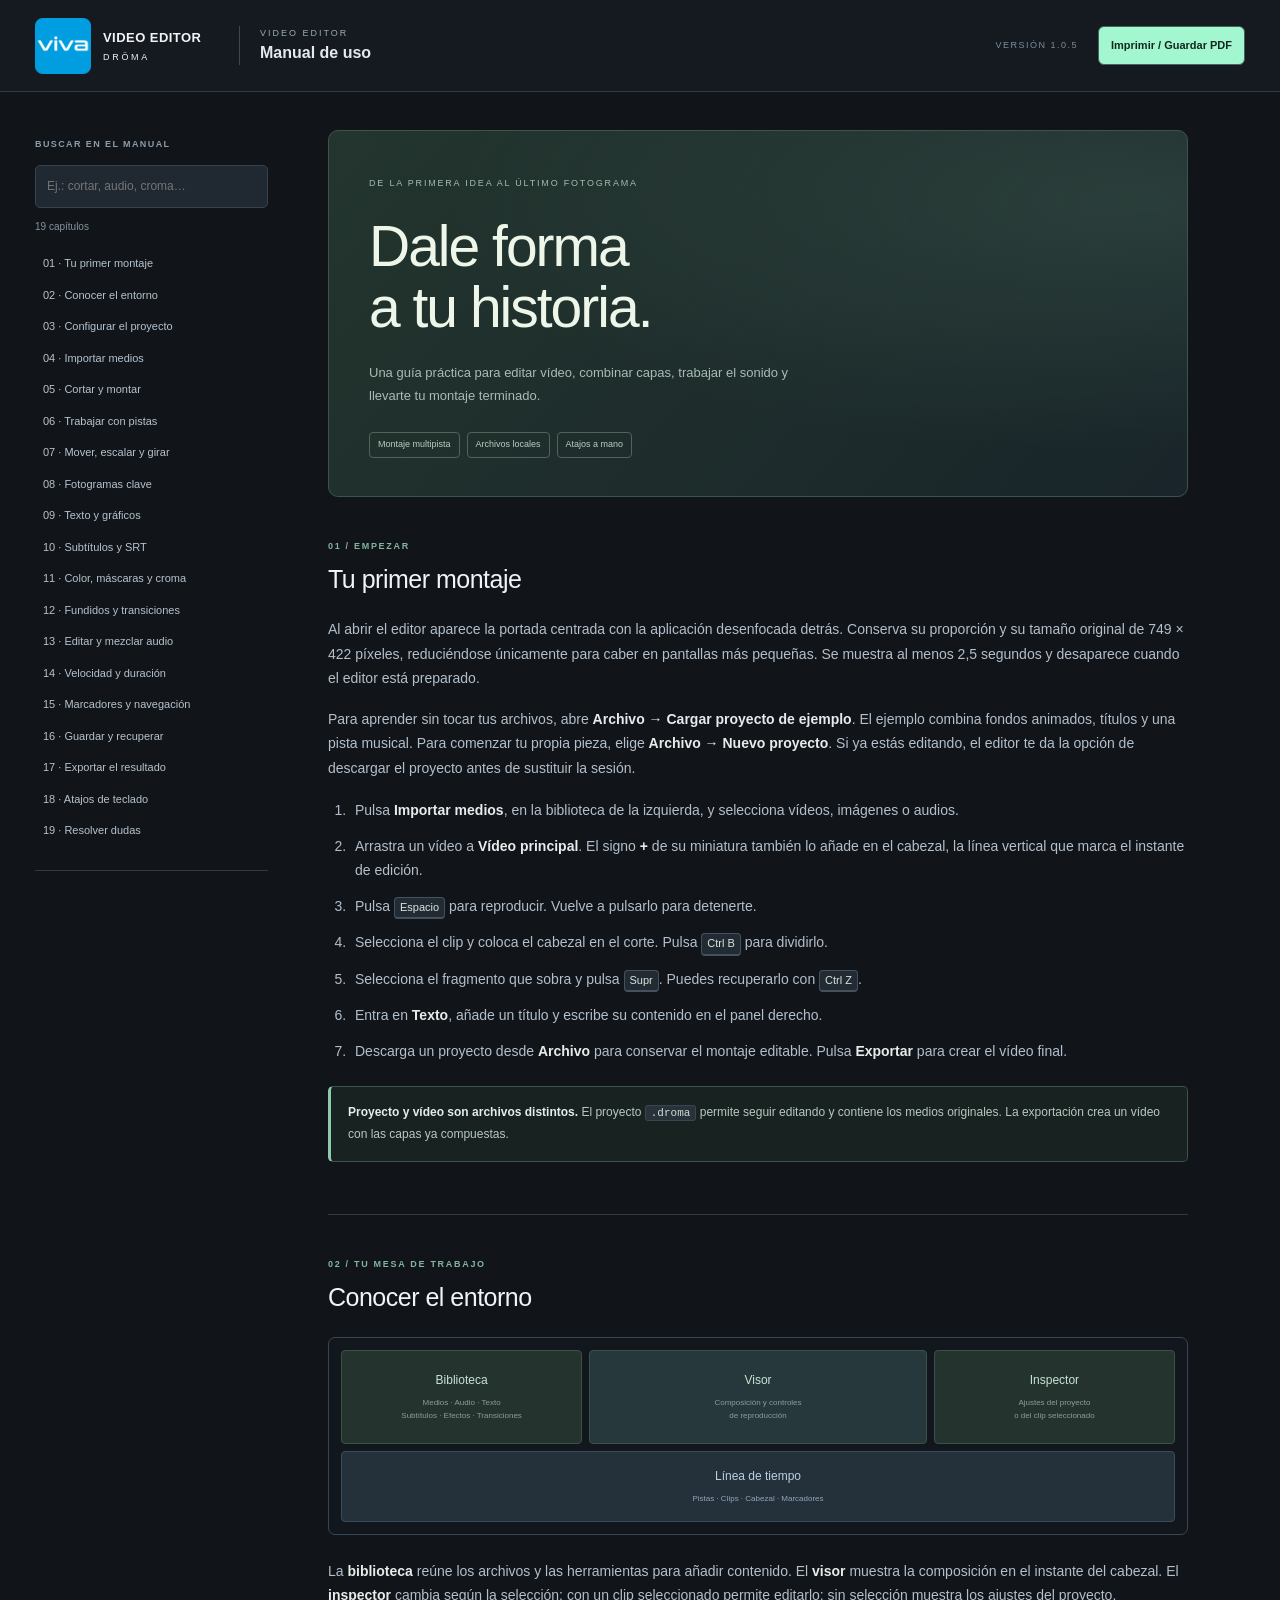
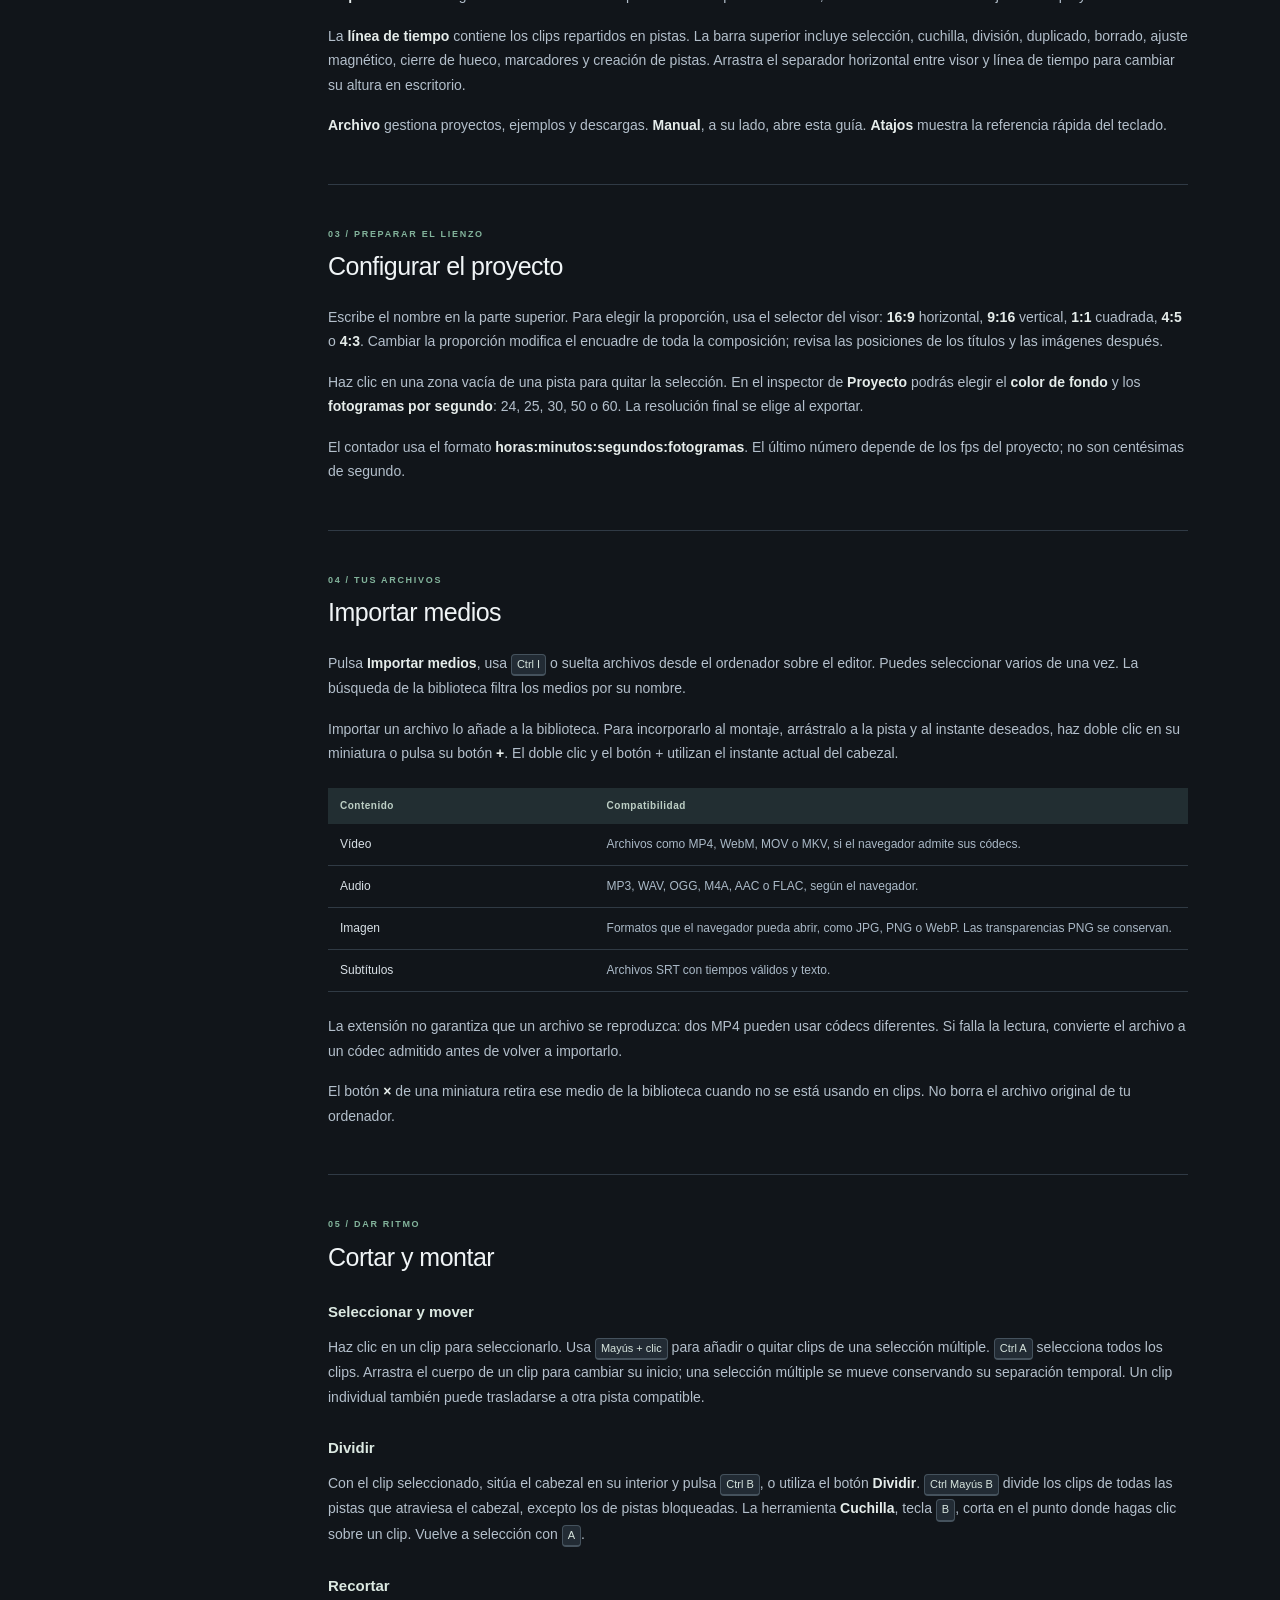
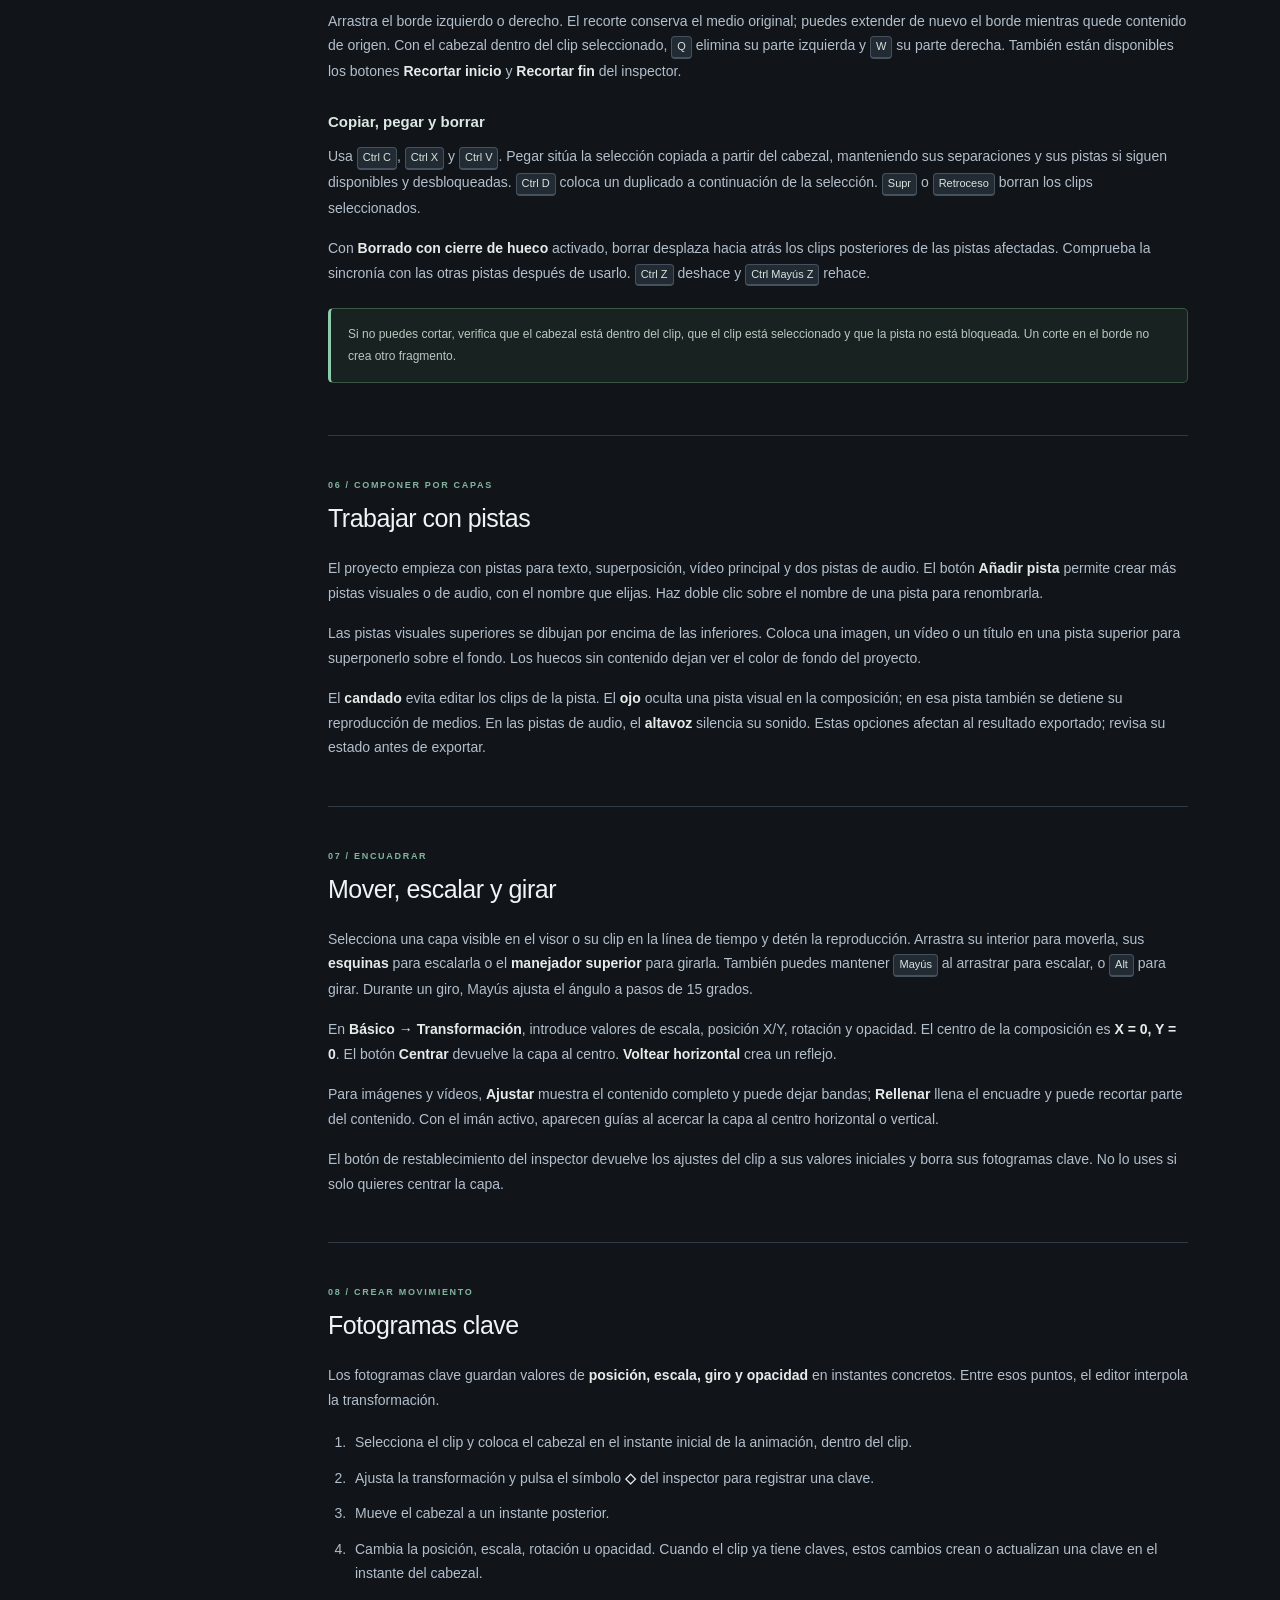
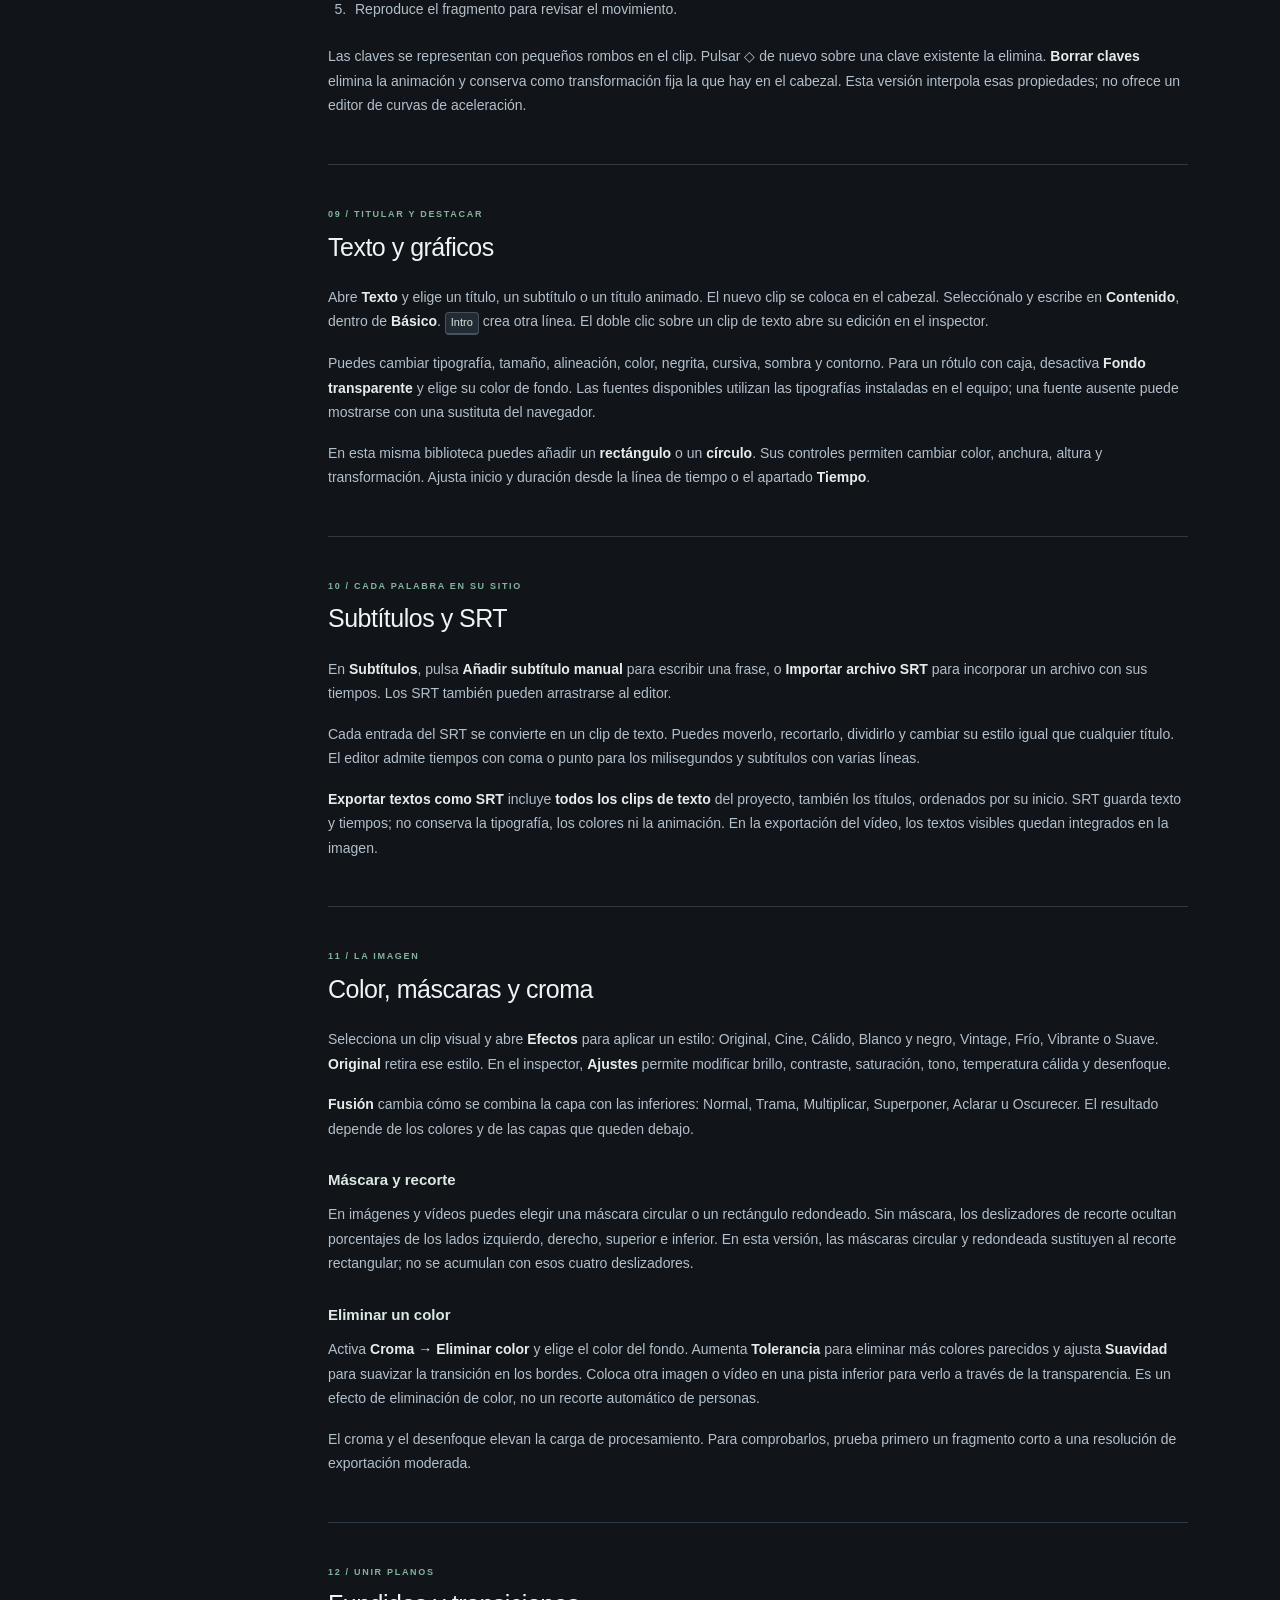
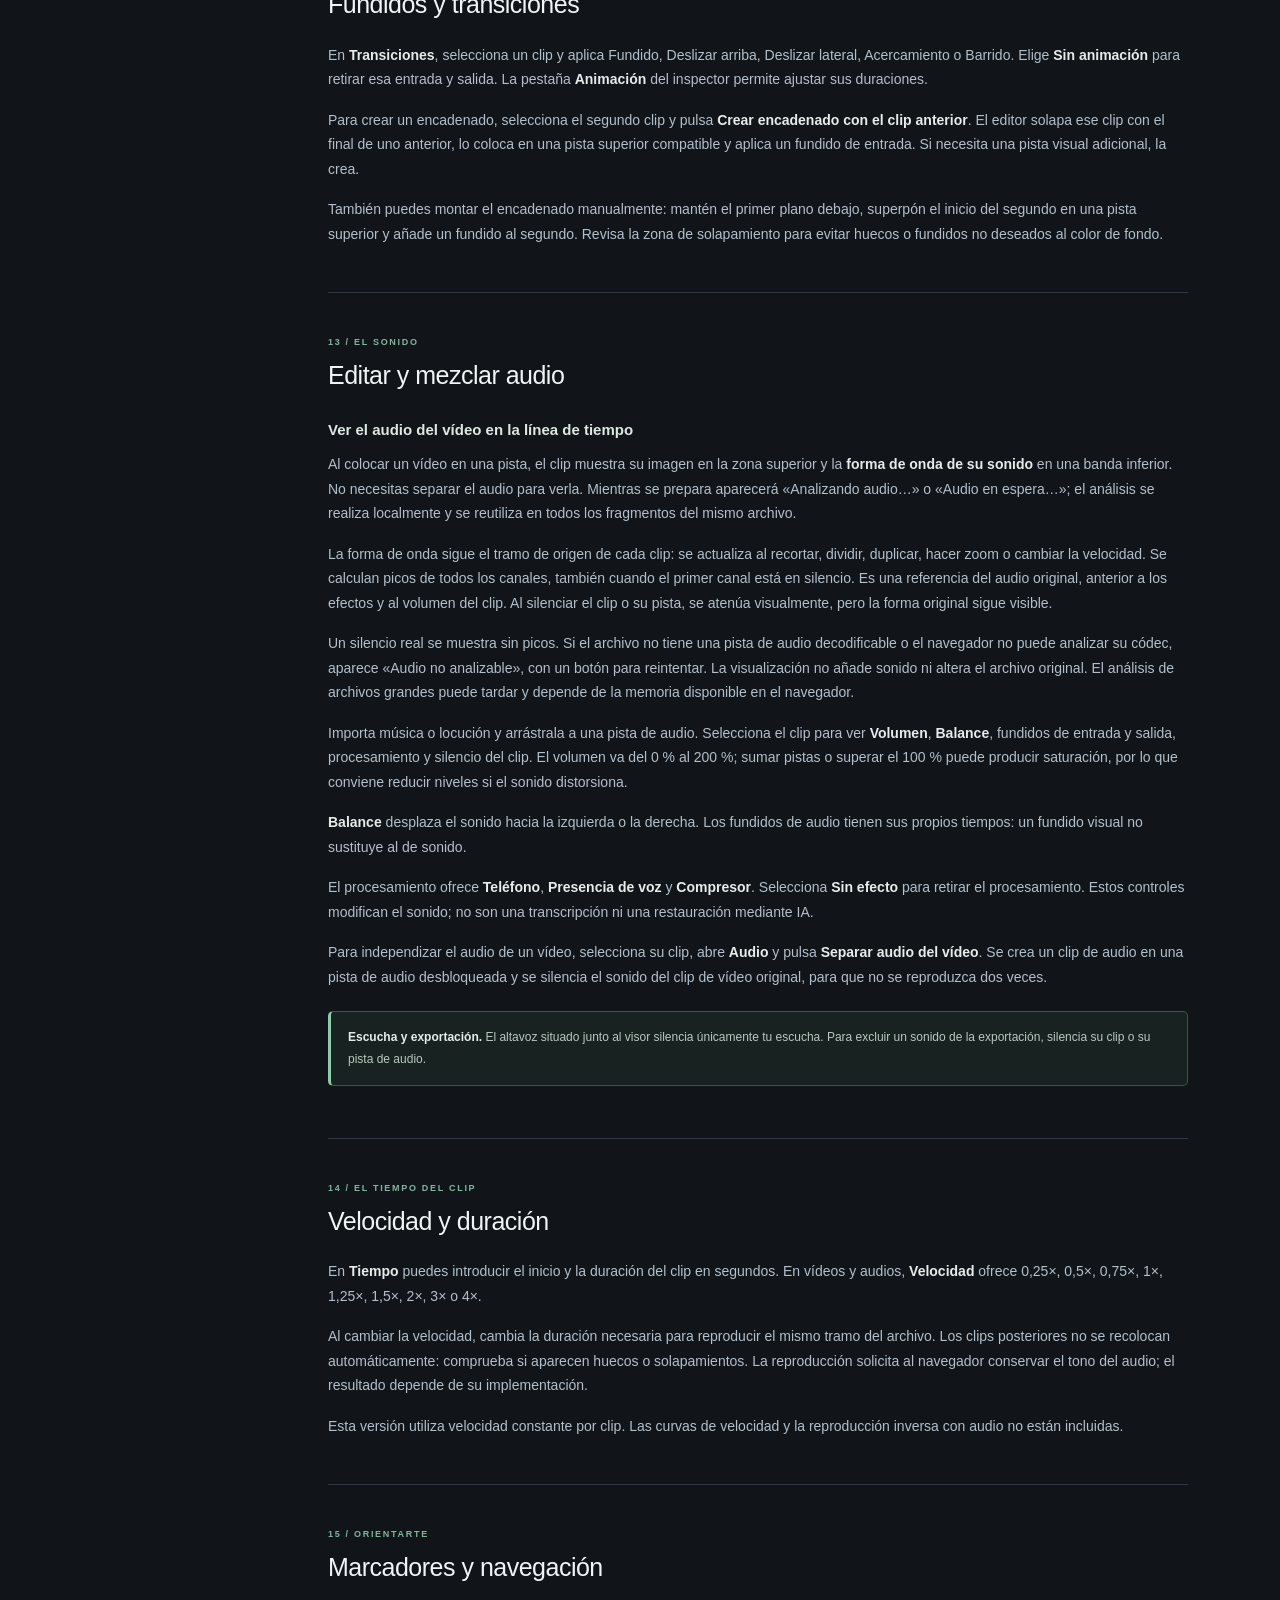
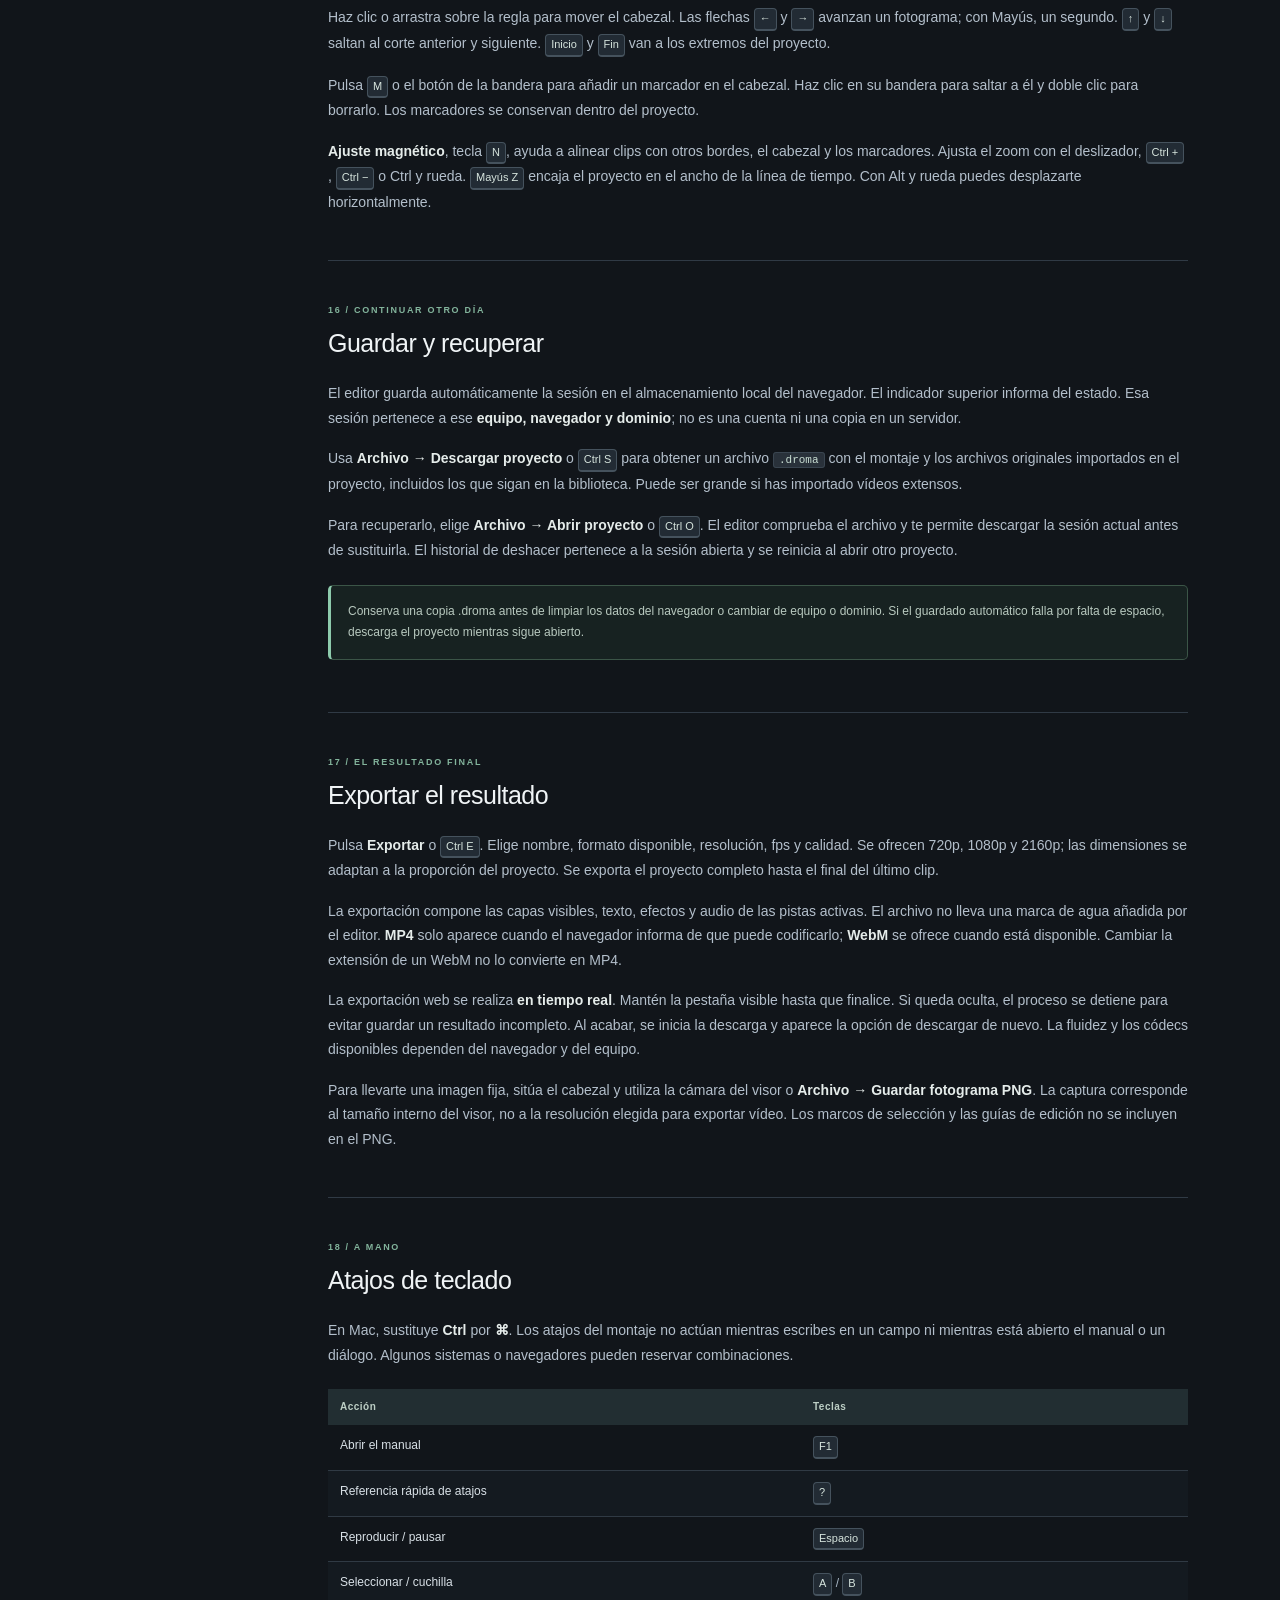
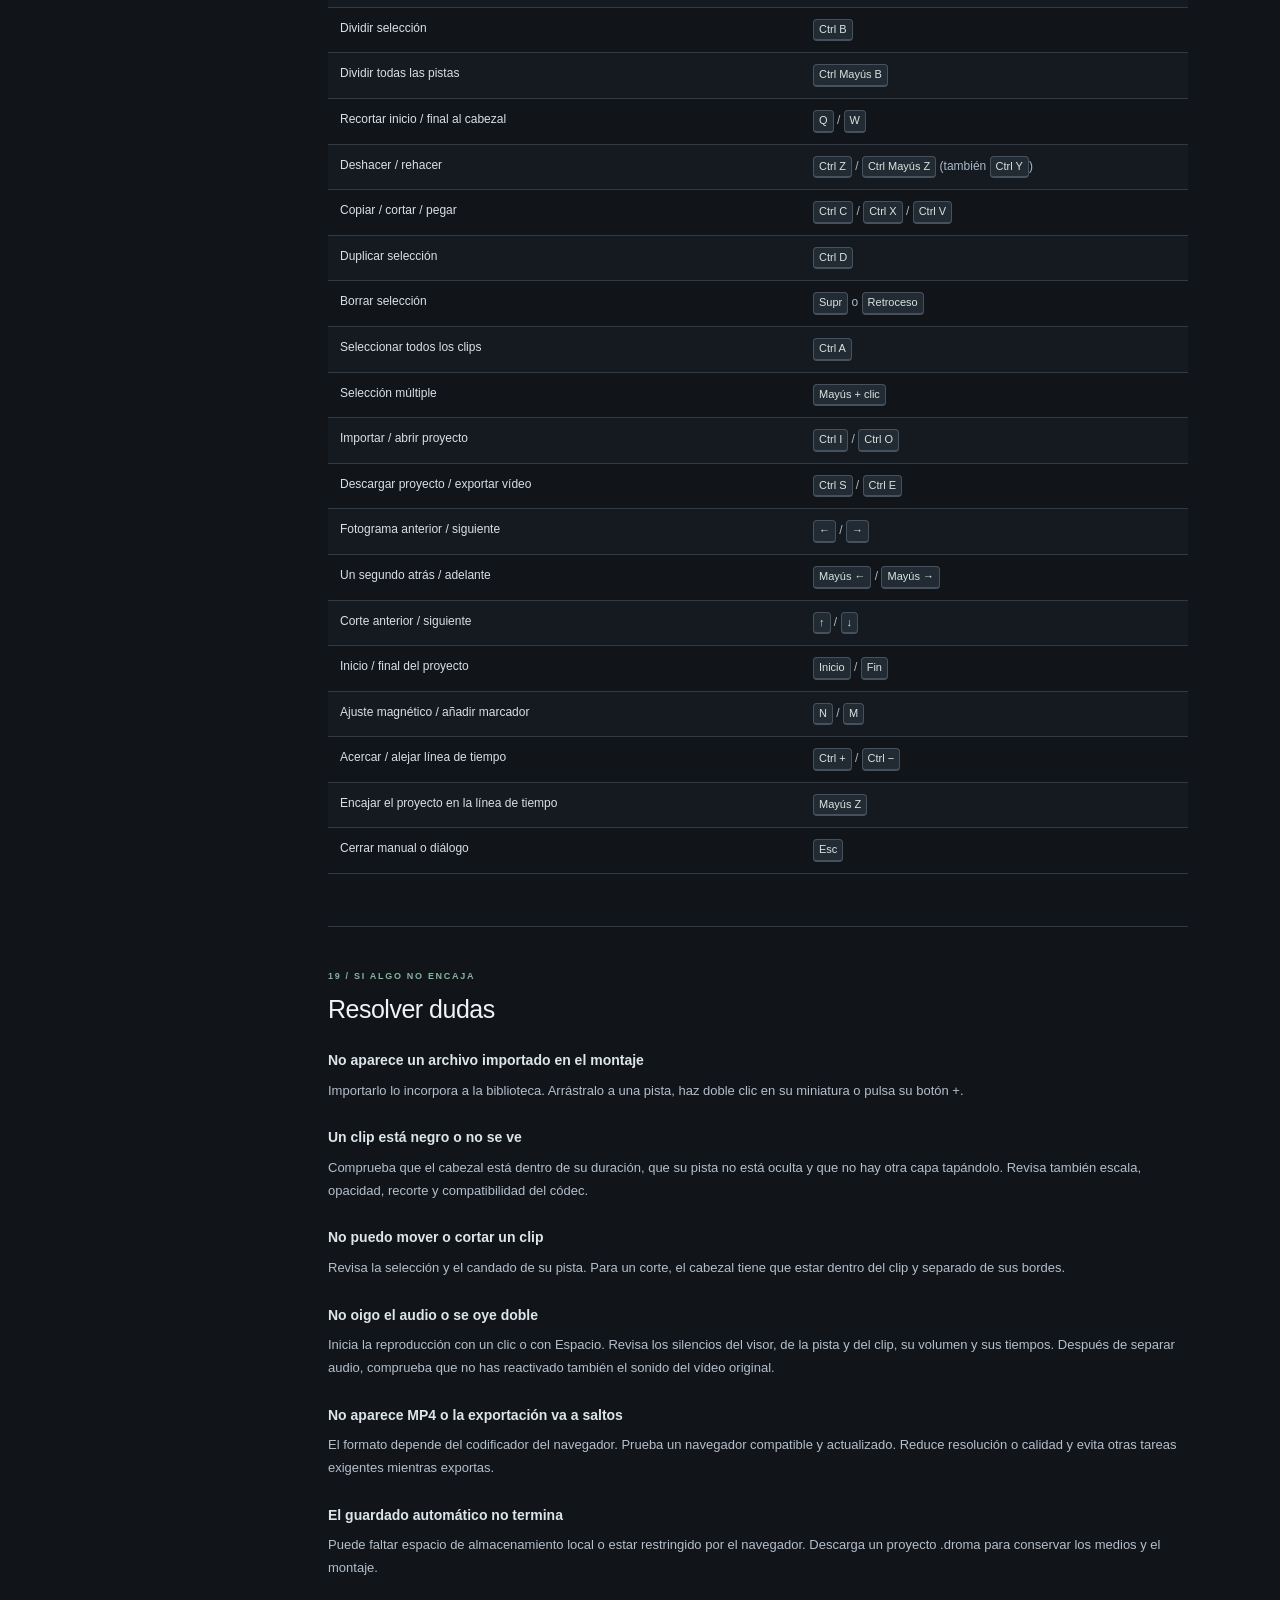
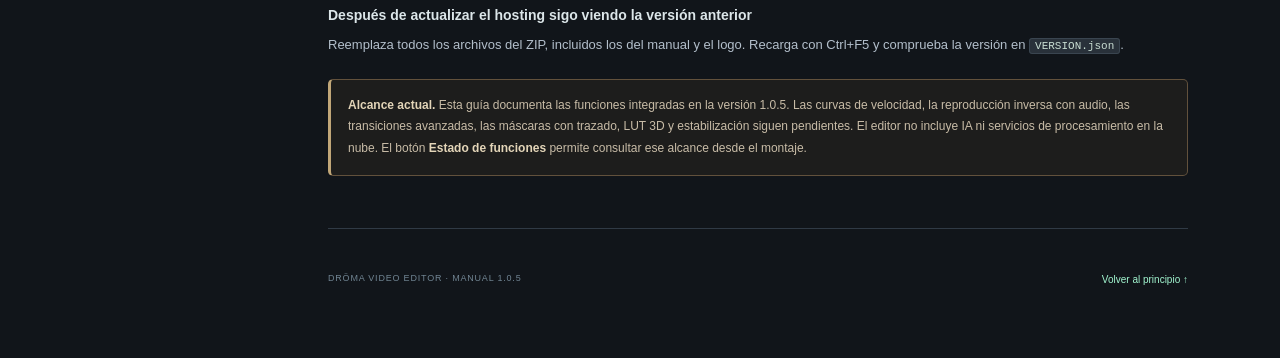
==== commit b4a85163: "Add files via upload" ====
--- a/manual.html
+++ b/manual.html
@@ -4,14 +4,14 @@
 <meta charset="utf-8"><meta name="viewport" content="width=device-width,initial-scale=1">
 <title>Manual de uso · DRÖMA Video Editor</title>
 <meta name="description" content="Manual de las herramientas y atajos de DRÖMA Video Editor: montaje, pistas, texto, audio, efectos, proyectos y exportación.">
-<link rel="icon" href="logo-viva-blue.png?v=1.0.4" type="image/png">
-<link rel="stylesheet" href="manual.css?v=1.0.4">
+<link rel="icon" href="logo-viva-blue.png?v=1.0.5" type="image/png">
+<link rel="stylesheet" href="manual.css?v=1.0.5">
 </head>
 <body>
 <a class="skip-link" href="#contenido">Ir al contenido del manual</a>
 <header class="manual-masthead">
- <div class="manual-brand"><img class="manual-brand-screen" src="logo-video-editor.svg?v=1.0.4" width="184" height="64" alt="VIVA · VIDEO EDITOR · DRÖMA"><img class="manual-brand-print" src="logo-video-editor-light.svg?v=1.0.4" width="184" height="64" alt="" aria-hidden="true"><div><span>VIDEO EDITOR</span><strong>Manual de uso</strong></div></div>
- <div class="manual-tools"><span class="manual-version">VERSIÓN 1.0.4</span><button id="printManual" type="button">Imprimir / Guardar PDF</button></div>
+ <div class="manual-brand"><img class="manual-brand-screen" src="logo-video-editor.svg?v=1.0.5" width="184" height="64" alt="VIVA · VIDEO EDITOR · DRÖMA"><img class="manual-brand-print" src="logo-video-editor-light.svg?v=1.0.5" width="184" height="64" alt="" aria-hidden="true"><div><span>VIDEO EDITOR</span><strong>Manual de uso</strong></div></div>
+ <div class="manual-tools"><span class="manual-version">VERSIÓN 1.0.5</span><button id="printManual" type="button">Imprimir / Guardar PDF</button></div>
 </header>
 <div class="manual-layout">
 <aside class="manual-sidebar" aria-label="Índice del manual">
@@ -110,6 +110,7 @@
 </section>
 <section id="audio" data-chapter>
 <p class="chapter-number">13 / EL SONIDO</p><h2>Editar y mezclar audio</h2>
+<h3>Ver el audio del vídeo en la línea de tiempo</h3><p>Al colocar un vídeo en una pista, el clip muestra su imagen en la zona superior y la <strong>forma de onda de su sonido</strong> en una banda inferior. No necesitas separar el audio para verla. Mientras se prepara aparecerá «Analizando audio…» o «Audio en espera…»; el análisis se realiza localmente y se reutiliza en todos los fragmentos del mismo archivo.</p><p>La forma de onda sigue el tramo de origen de cada clip: se actualiza al recortar, dividir, duplicar, hacer zoom o cambiar la velocidad. Se calculan picos de todos los canales, también cuando el primer canal está en silencio. Es una referencia del audio original, anterior a los efectos y al volumen del clip. Al silenciar el clip o su pista, se atenúa visualmente, pero la forma original sigue visible.</p><p>Un silencio real se muestra sin picos. Si el archivo no tiene una pista de audio decodificable o el navegador no puede analizar su códec, aparece «Audio no analizable», con un botón para reintentar. La visualización no añade sonido ni altera el archivo original. El análisis de archivos grandes puede tardar y depende de la memoria disponible en el navegador.</p>
 <p>Importa música o locución y arrástrala a una pista de audio. Selecciona el clip para ver <strong>Volumen</strong>, <strong>Balance</strong>, fundidos de entrada y salida, procesamiento y silencio del clip. El volumen va del 0 % al 200 %; sumar pistas o superar el 100 % puede producir saturación, por lo que conviene reducir niveles si el sonido distorsiona.</p>
 <p><strong>Balance</strong> desplaza el sonido hacia la izquierda o la derecha. Los fundidos de audio tienen sus propios tiempos: un fundido visual no sustituye al de sonido.</p>
 <p>El procesamiento ofrece <strong>Teléfono</strong>, <strong>Presencia de voz</strong> y <strong>Compresor</strong>. Selecciona <strong>Sin efecto</strong> para retirar el procesamiento. Estos controles modifican el sonido; no son una transcripción ni una restauración mediante IA.</p>
@@ -152,12 +153,12 @@
 <section id="ayuda" data-chapter>
 <p class="chapter-number">19 / SI ALGO NO ENCAJA</p><h2>Resolver dudas</h2>
 <dl><dt>No aparece un archivo importado en el montaje</dt><dd>Importarlo lo incorpora a la biblioteca. Arrástralo a una pista, haz doble clic en su miniatura o pulsa su botón +.</dd><dt>Un clip está negro o no se ve</dt><dd>Comprueba que el cabezal está dentro de su duración, que su pista no está oculta y que no hay otra capa tapándolo. Revisa también escala, opacidad, recorte y compatibilidad del códec.</dd><dt>No puedo mover o cortar un clip</dt><dd>Revisa la selección y el candado de su pista. Para un corte, el cabezal tiene que estar dentro del clip y separado de sus bordes.</dd><dt>No oigo el audio o se oye doble</dt><dd>Inicia la reproducción con un clic o con Espacio. Revisa los silencios del visor, de la pista y del clip, su volumen y sus tiempos. Después de separar audio, comprueba que no has reactivado también el sonido del vídeo original.</dd><dt>No aparece MP4 o la exportación va a saltos</dt><dd>El formato depende del codificador del navegador. Prueba un navegador compatible y actualizado. Reduce resolución o calidad y evita otras tareas exigentes mientras exportas.</dd><dt>El guardado automático no termina</dt><dd>Puede faltar espacio de almacenamiento local o estar restringido por el navegador. Descarga un proyecto .droma para conservar los medios y el montaje.</dd><dt>Después de actualizar el hosting sigo viendo la versión anterior</dt><dd>Reemplaza todos los archivos del ZIP, incluidos los del manual y el logo. Recarga con Ctrl+F5 y comprueba la versión en <code>VERSION.json</code>.</dd></dl>
-<div class="scope-note"><strong>Alcance actual.</strong> Esta guía documenta las funciones integradas en la versión 1.0.4. Las curvas de velocidad, la reproducción inversa con audio, las transiciones avanzadas, las máscaras con trazado, LUT 3D y estabilización siguen pendientes. El editor no incluye IA ni servicios de procesamiento en la nube. El botón <strong>Estado de funciones</strong> permite consultar ese alcance desde el montaje.</div>
+<div class="scope-note"><strong>Alcance actual.</strong> Esta guía documenta las funciones integradas en la versión 1.0.5. Las curvas de velocidad, la reproducción inversa con audio, las transiciones avanzadas, las máscaras con trazado, LUT 3D y estabilización siguen pendientes. El editor no incluye IA ni servicios de procesamiento en la nube. El botón <strong>Estado de funciones</strong> permite consultar ese alcance desde el montaje.</div>
 </section>
 </article>
-<footer class="manual-footer"><span>DRÖMA VIDEO EDITOR · MANUAL 1.0.4</span><a href="#contenido">Volver al principio ↑</a></footer>
+<footer class="manual-footer"><span>DRÖMA VIDEO EDITOR · MANUAL 1.0.5</span><a href="#contenido">Volver al principio ↑</a></footer>
 </main>
 </div>
-<script src="manual.js?v=1.0.4" defer></script>
+<script src="manual.js?v=1.0.5" defer></script>
 </body>
 </html>
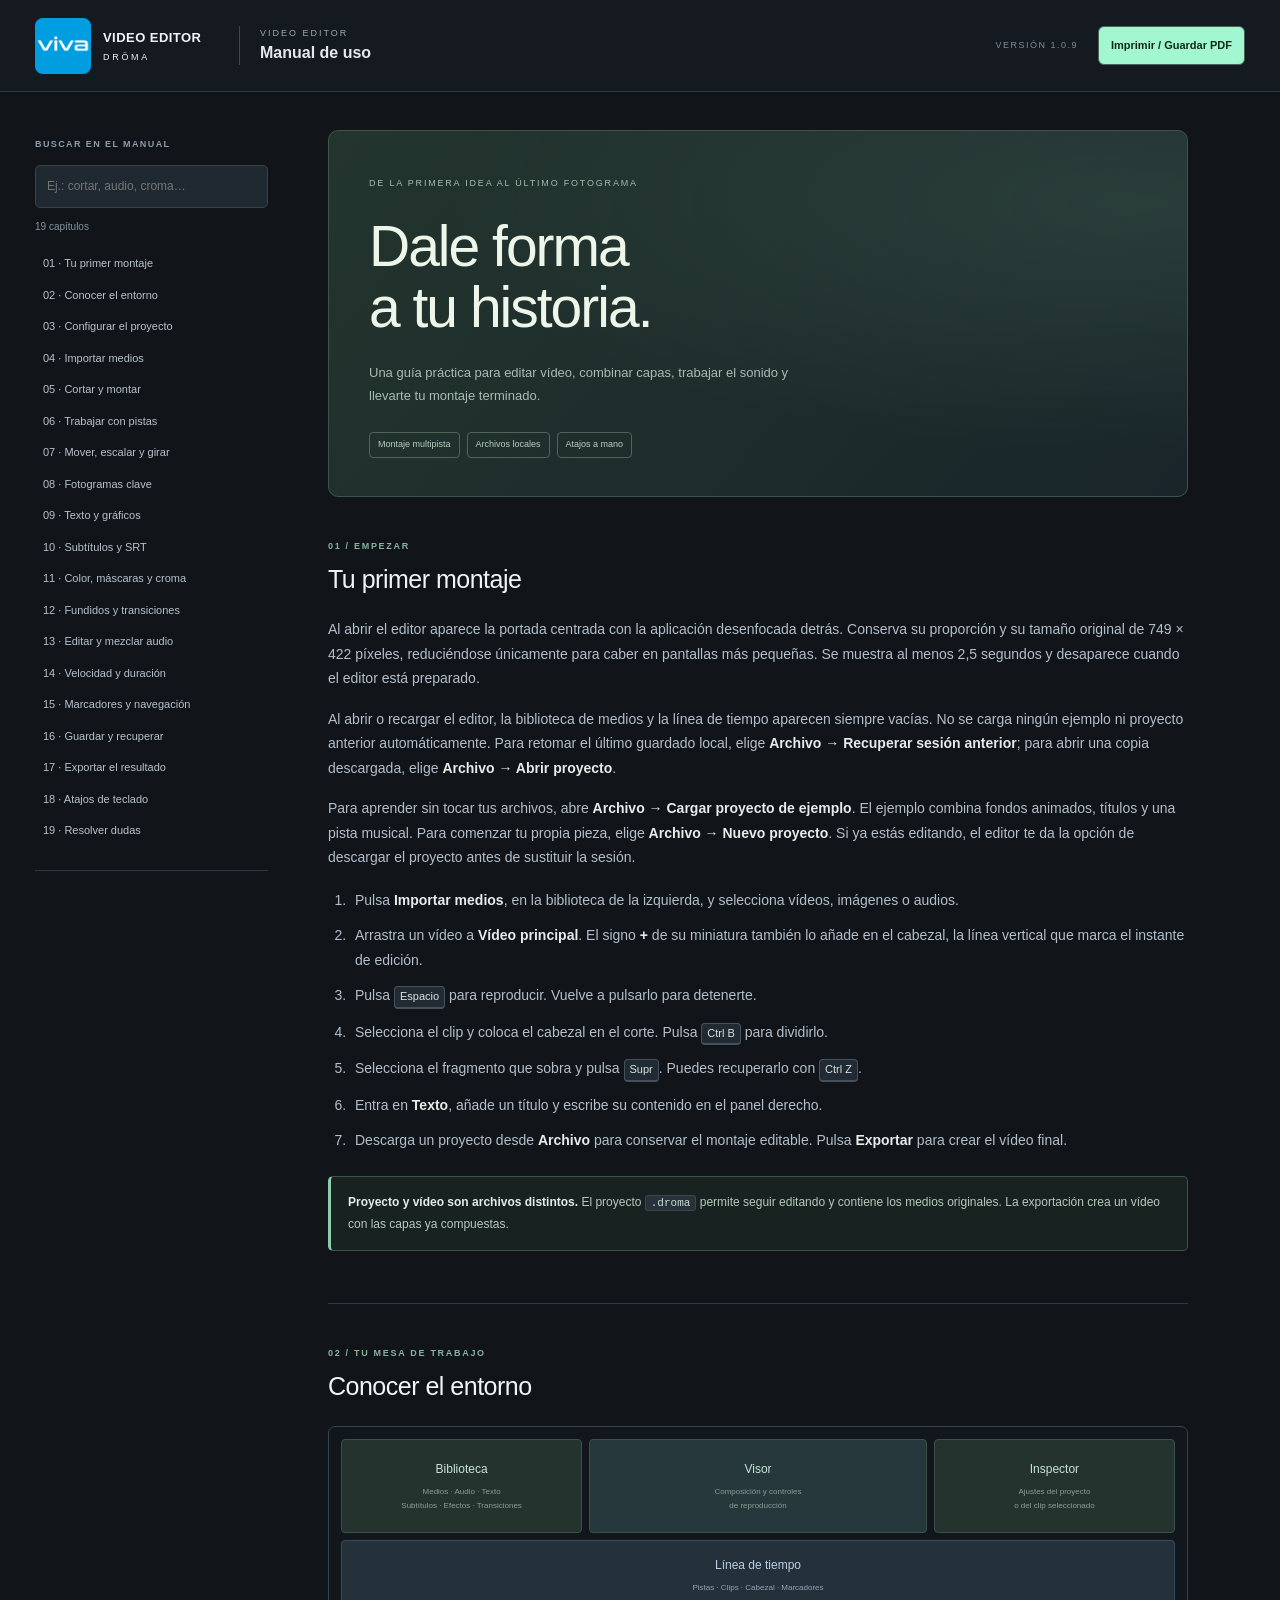
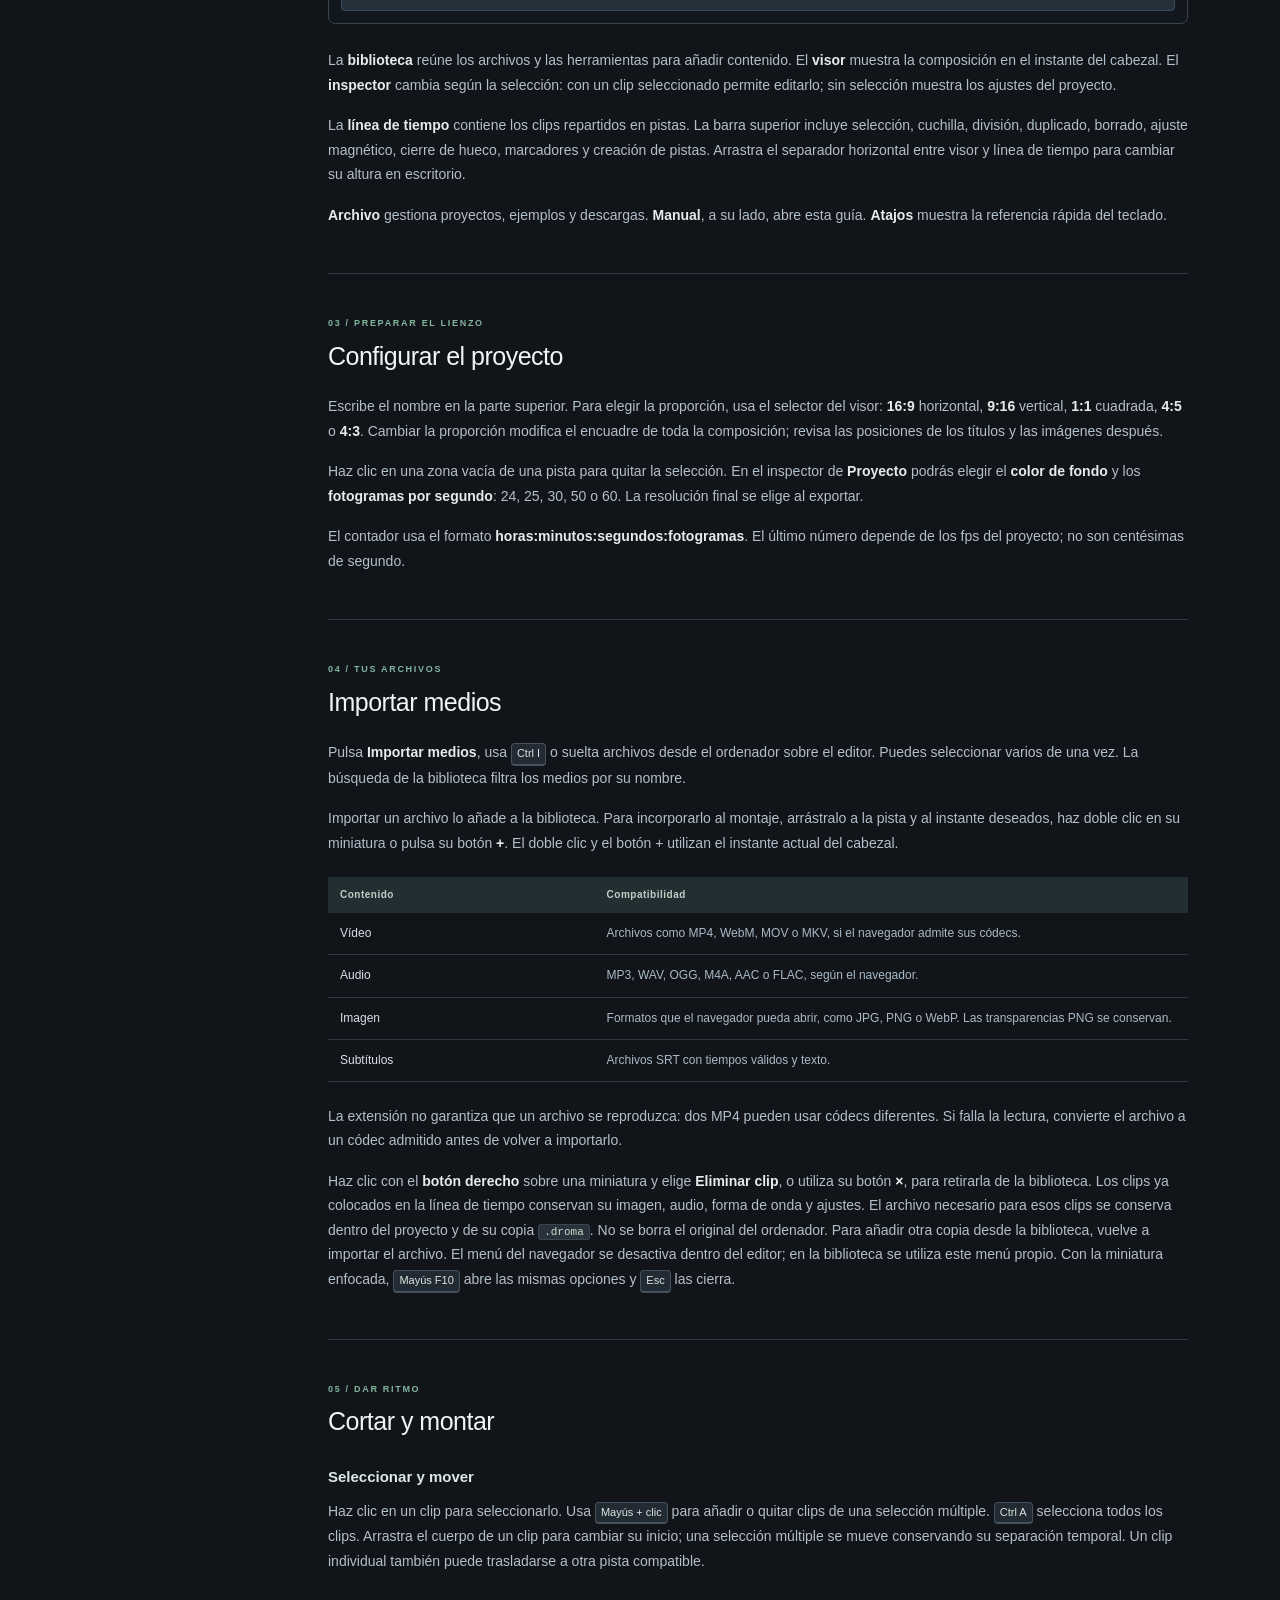
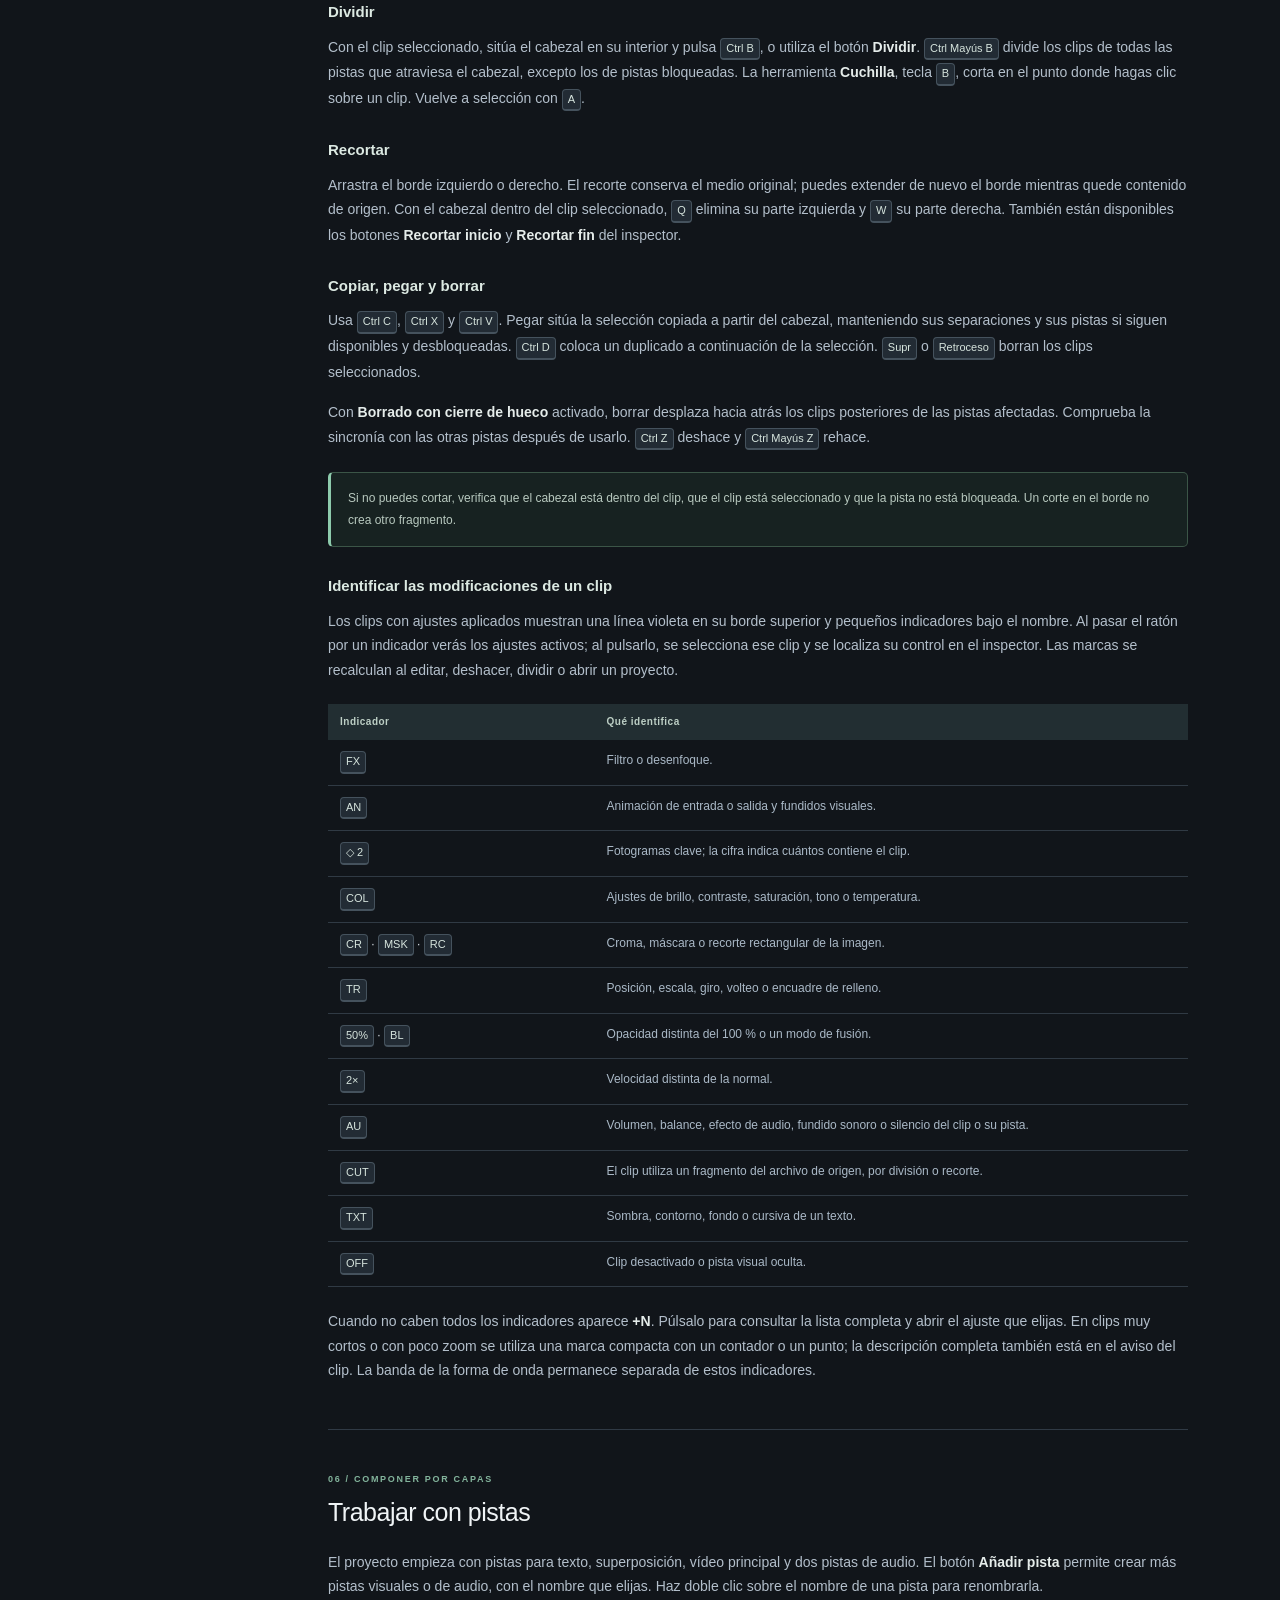
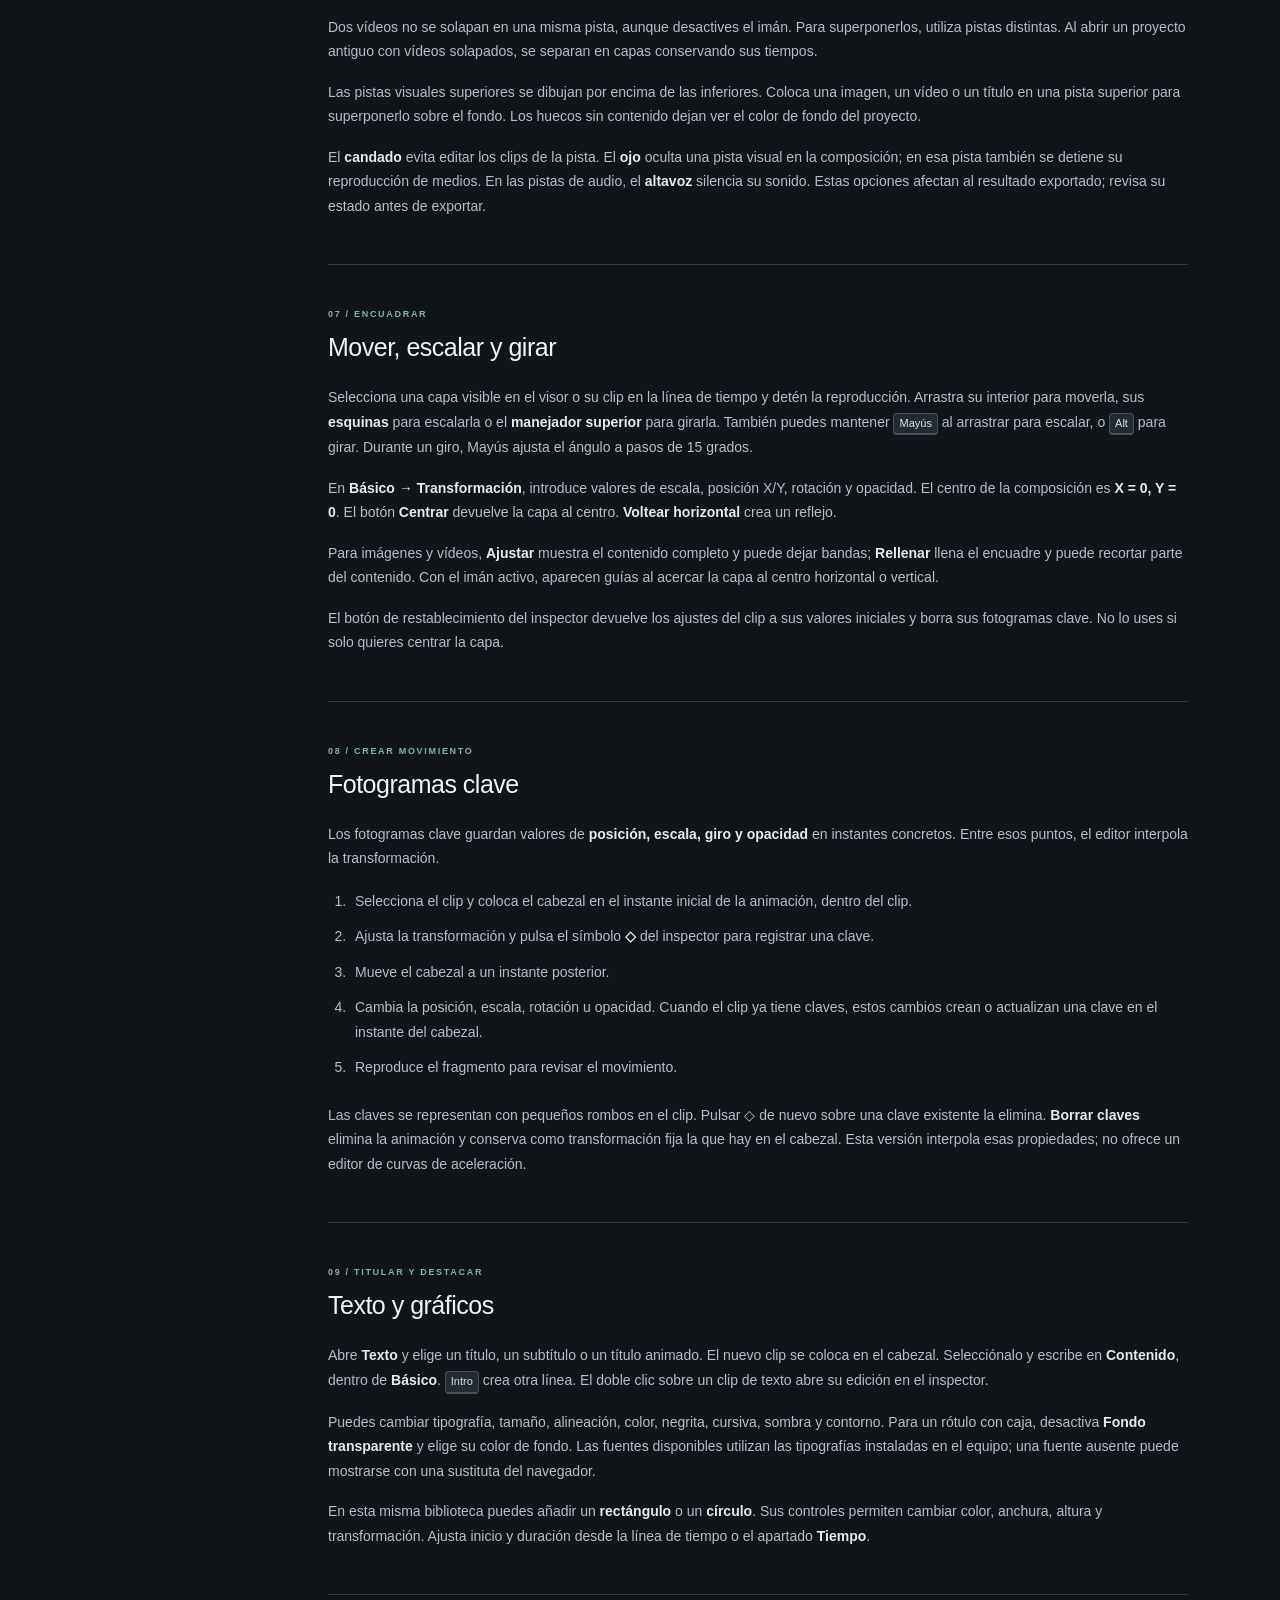
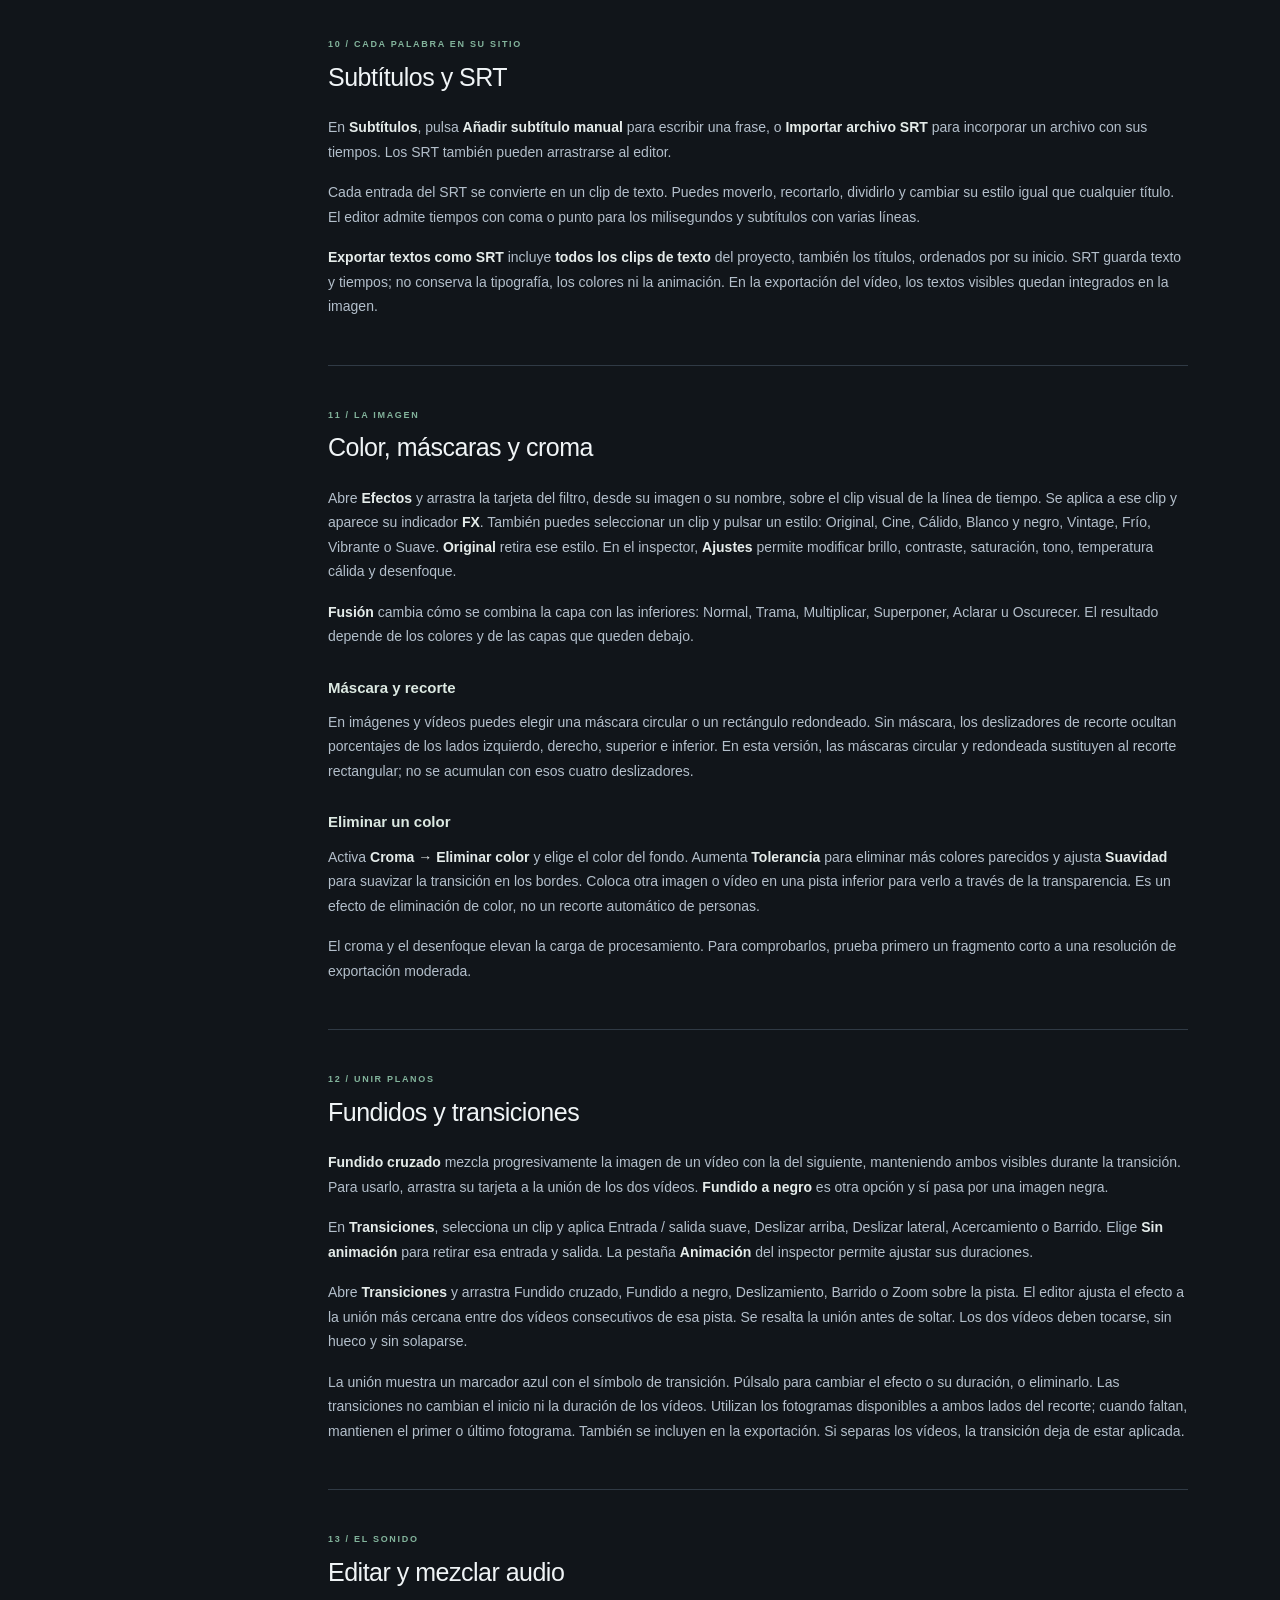
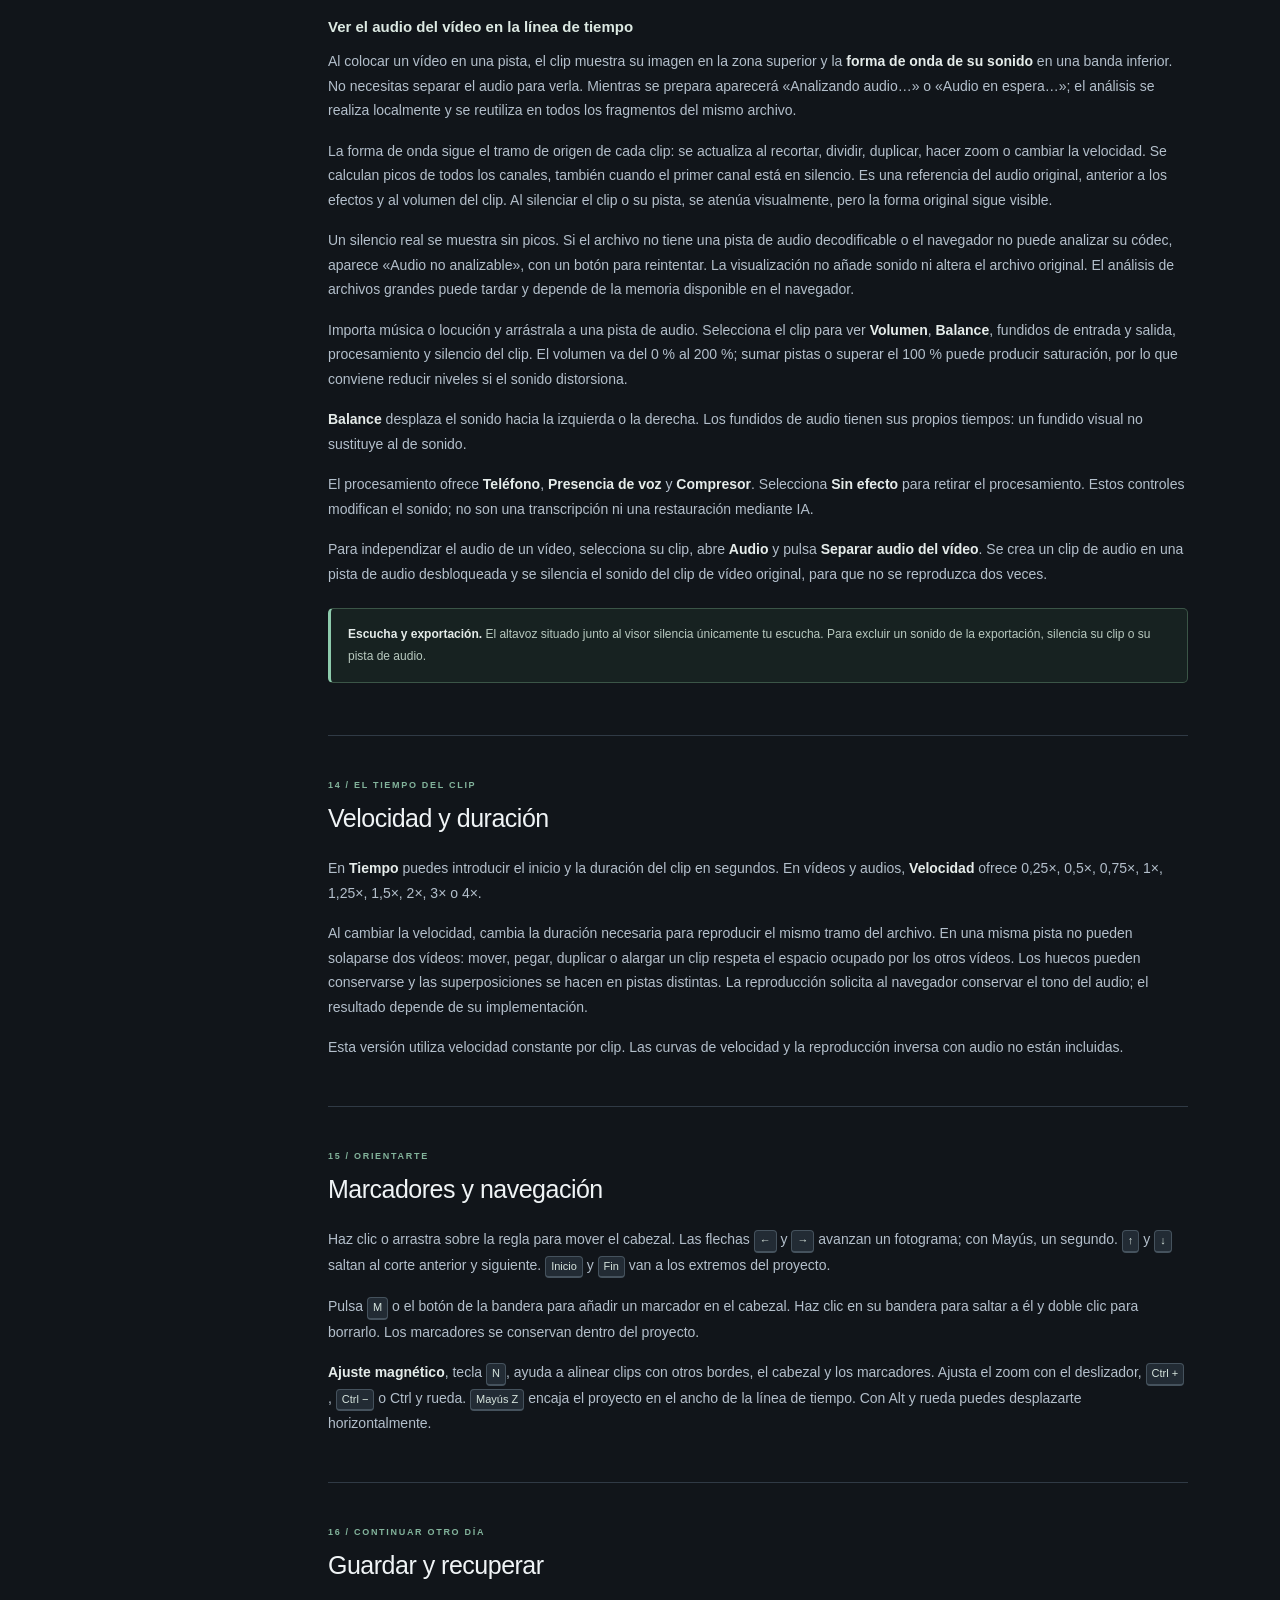
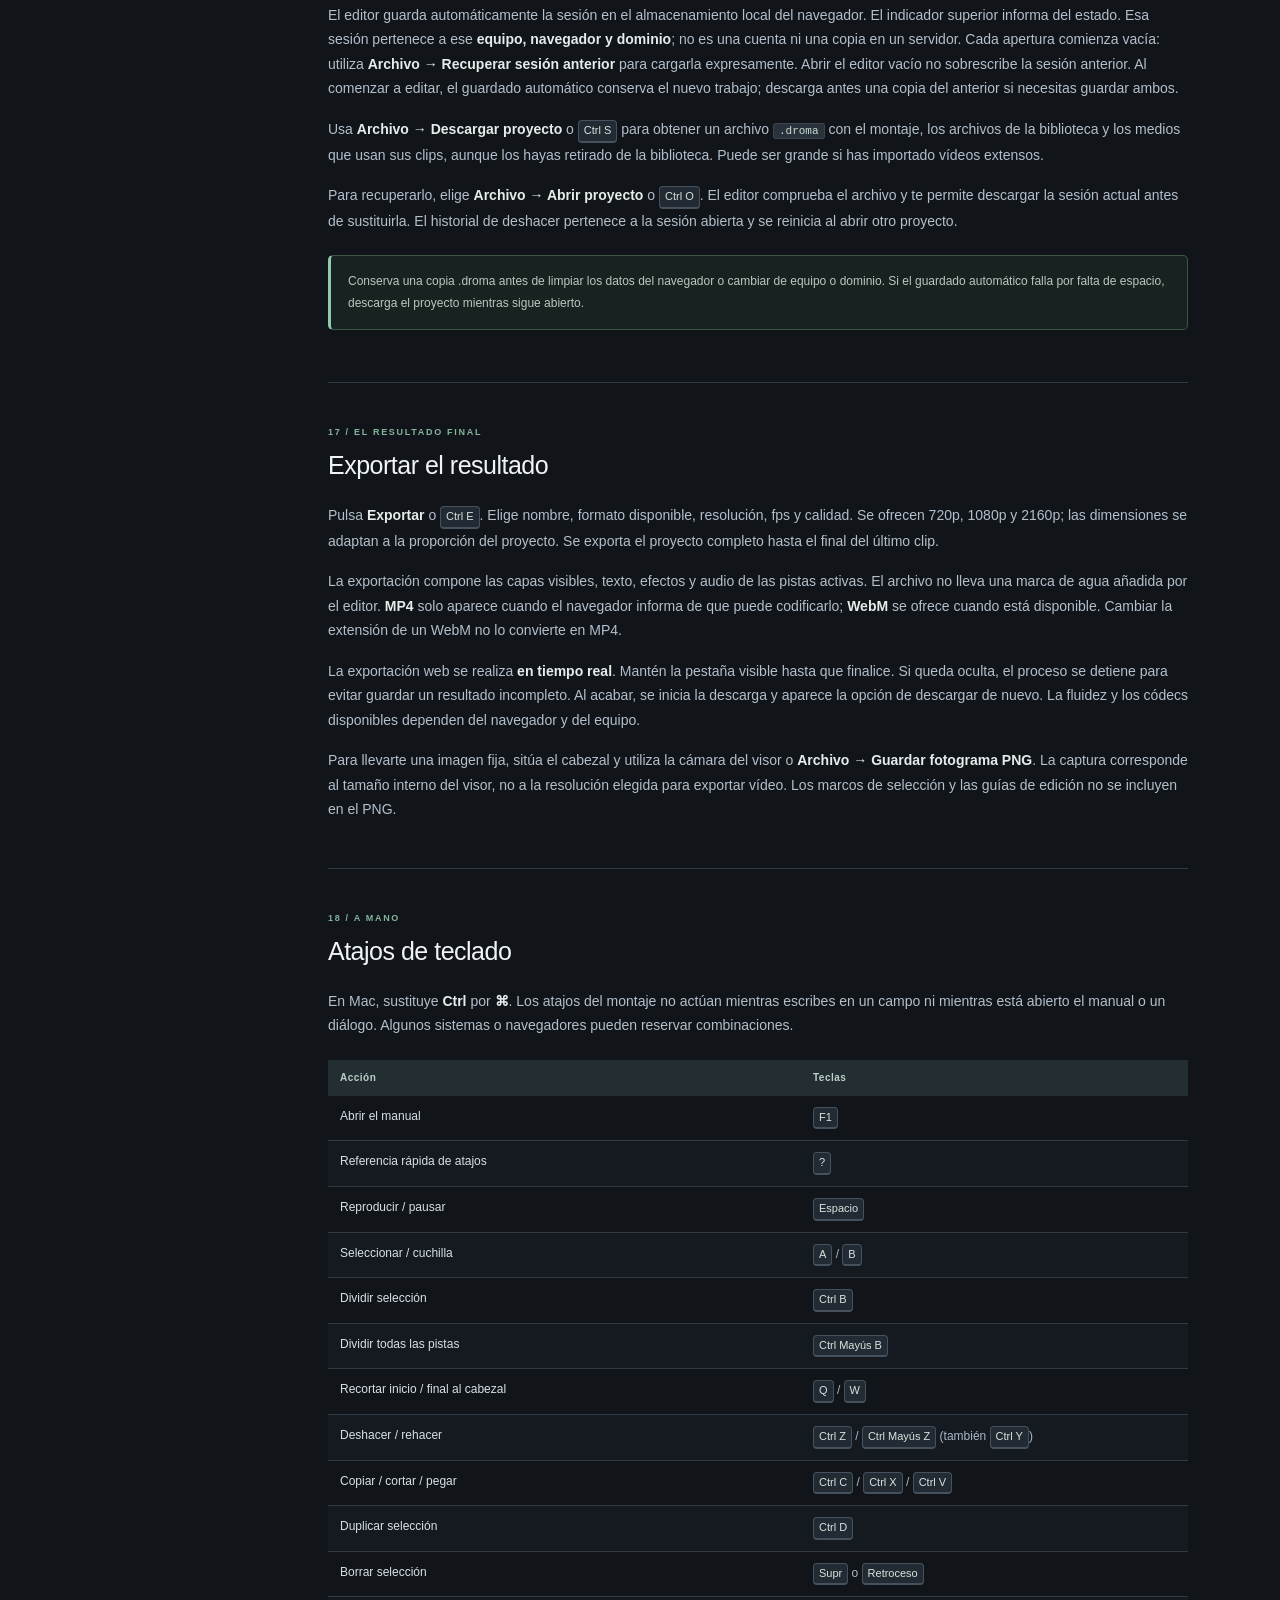
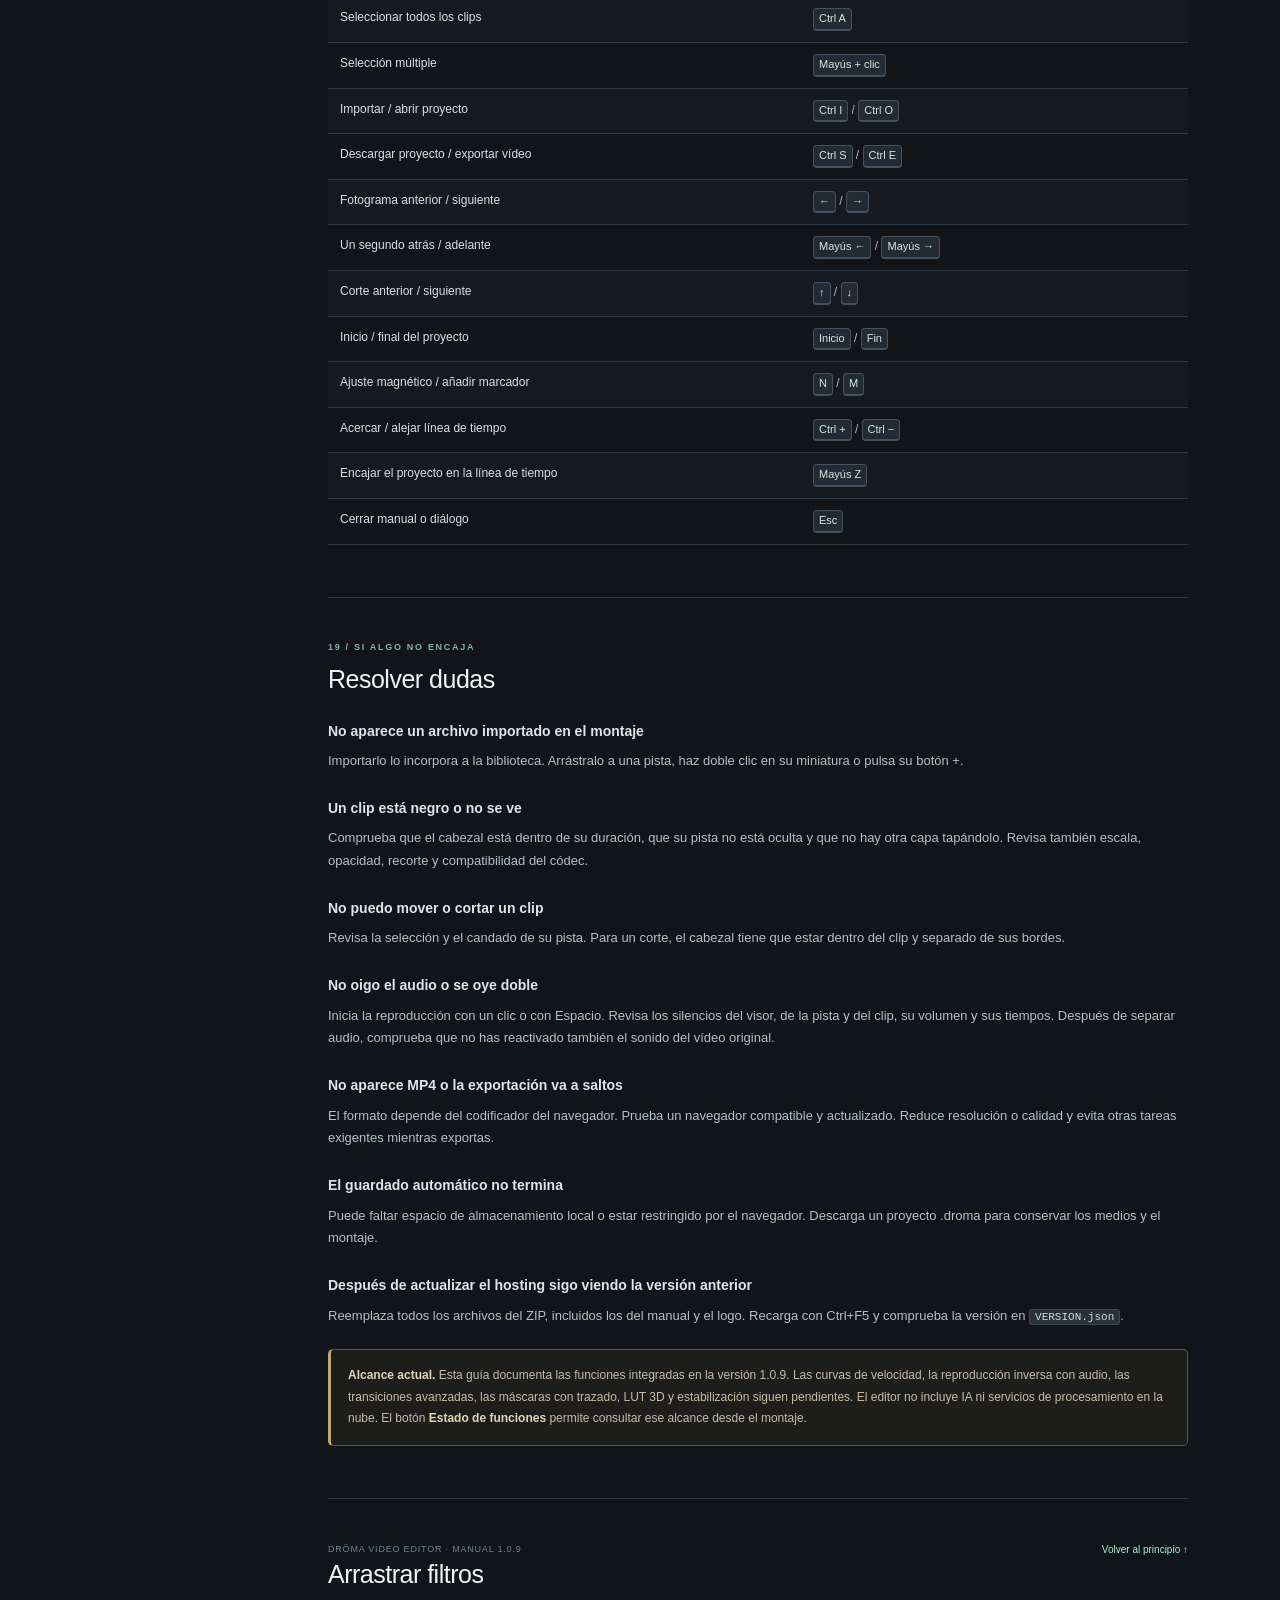
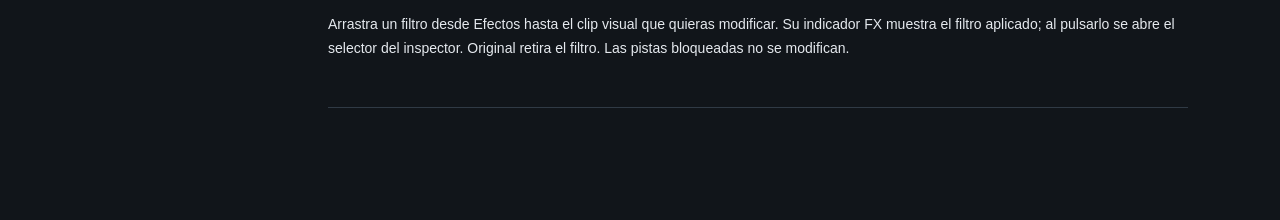
==== commit a4495461: "Add files via upload" ====
--- a/manual.html
+++ b/manual.html
@@ -4,14 +4,14 @@
 <meta charset="utf-8"><meta name="viewport" content="width=device-width,initial-scale=1">
 <title>Manual de uso · DRÖMA Video Editor</title>
 <meta name="description" content="Manual de las herramientas y atajos de DRÖMA Video Editor: montaje, pistas, texto, audio, efectos, proyectos y exportación.">
-<link rel="icon" href="logo-viva-blue.png?v=1.0.5" type="image/png">
-<link rel="stylesheet" href="manual.css?v=1.0.5">
+<link rel="icon" href="logo-viva-blue.png?v=1.0.9" type="image/png">
+<link rel="stylesheet" href="manual.css?v=1.0.9">
 </head>
 <body>
 <a class="skip-link" href="#contenido">Ir al contenido del manual</a>
 <header class="manual-masthead">
- <div class="manual-brand"><img class="manual-brand-screen" src="logo-video-editor.svg?v=1.0.5" width="184" height="64" alt="VIVA · VIDEO EDITOR · DRÖMA"><img class="manual-brand-print" src="logo-video-editor-light.svg?v=1.0.5" width="184" height="64" alt="" aria-hidden="true"><div><span>VIDEO EDITOR</span><strong>Manual de uso</strong></div></div>
- <div class="manual-tools"><span class="manual-version">VERSIÓN 1.0.5</span><button id="printManual" type="button">Imprimir / Guardar PDF</button></div>
+ <div class="manual-brand"><img class="manual-brand-screen" src="logo-video-editor.svg?v=1.0.9" width="184" height="64" alt="VIVA · VIDEO EDITOR · DRÖMA"><img class="manual-brand-print" src="logo-video-editor-light.svg?v=1.0.9" width="184" height="64" alt="" aria-hidden="true"><div><span>VIDEO EDITOR</span><strong>Manual de uso</strong></div></div>
+ <div class="manual-tools"><span class="manual-version">VERSIÓN 1.0.9</span><button id="printManual" type="button">Imprimir / Guardar PDF</button></div>
 </header>
 <div class="manual-layout">
 <aside class="manual-sidebar" aria-label="Índice del manual">
@@ -29,6 +29,7 @@
 <section id="primeros-pasos" data-chapter>
 <p class="chapter-number">01 / EMPEZAR</p><h2>Tu primer montaje</h2>
 <p>Al abrir el editor aparece la portada centrada con la aplicación desenfocada detrás. Conserva su proporción y su tamaño original de 749 × 422 píxeles, reduciéndose únicamente para caber en pantallas más pequeñas. Se muestra al menos 2,5 segundos y desaparece cuando el editor está preparado.</p>
+<p>Al abrir o recargar el editor, la biblioteca de medios y la línea de tiempo aparecen siempre vacías. No se carga ningún ejemplo ni proyecto anterior automáticamente. Para retomar el último guardado local, elige <strong>Archivo → Recuperar sesión anterior</strong>; para abrir una copia descargada, elige <strong>Archivo → Abrir proyecto</strong>.</p>
 <p>Para aprender sin tocar tus archivos, abre <strong>Archivo → Cargar proyecto de ejemplo</strong>. El ejemplo combina fondos animados, títulos y una pista musical. Para comenzar tu propia pieza, elige <strong>Archivo → Nuevo proyecto</strong>. Si ya estás editando, el editor te da la opción de descargar el proyecto antes de sustituir la sesión.</p>
 <ol><li>Pulsa <strong>Importar medios</strong>, en la biblioteca de la izquierda, y selecciona vídeos, imágenes o audios.</li><li>Arrastra un vídeo a <strong>Vídeo principal</strong>. El signo <strong>+</strong> de su miniatura también lo añade en el cabezal, la línea vertical que marca el instante de edición.</li><li>Pulsa <kbd>Espacio</kbd> para reproducir. Vuelve a pulsarlo para detenerte.</li><li>Selecciona el clip y coloca el cabezal en el corte. Pulsa <kbd>Ctrl B</kbd> para dividirlo.</li><li>Selecciona el fragmento que sobra y pulsa <kbd>Supr</kbd>. Puedes recuperarlo con <kbd>Ctrl Z</kbd>.</li><li>Entra en <strong>Texto</strong>, añade un título y escribe su contenido en el panel derecho.</li><li>Descarga un proyecto desde <strong>Archivo</strong> para conservar el montaje editable. Pulsa <strong>Exportar</strong> para crear el vídeo final.</li></ol>
 <div class="tip"><strong>Proyecto y vídeo son archivos distintos.</strong> El proyecto <code>.droma</code> permite seguir editando y contiene los medios originales. La exportación crea un vídeo con las capas ya compuestas.</div>
@@ -52,7 +53,7 @@
 <p>Importar un archivo lo añade a la biblioteca. Para incorporarlo al montaje, arrástralo a la pista y al instante deseados, haz doble clic en su miniatura o pulsa su botón <strong>+</strong>. El doble clic y el botón + utilizan el instante actual del cabezal.</p>
 <table><thead><tr><th>Contenido</th><th>Compatibilidad</th></tr></thead><tbody><tr><td>Vídeo</td><td>Archivos como MP4, WebM, MOV o MKV, si el navegador admite sus códecs.</td></tr><tr><td>Audio</td><td>MP3, WAV, OGG, M4A, AAC o FLAC, según el navegador.</td></tr><tr><td>Imagen</td><td>Formatos que el navegador pueda abrir, como JPG, PNG o WebP. Las transparencias PNG se conservan.</td></tr><tr><td>Subtítulos</td><td>Archivos SRT con tiempos válidos y texto.</td></tr></tbody></table>
 <p>La extensión no garantiza que un archivo se reproduzca: dos MP4 pueden usar códecs diferentes. Si falla la lectura, convierte el archivo a un códec admitido antes de volver a importarlo.</p>
-<p>El botón <strong>×</strong> de una miniatura retira ese medio de la biblioteca cuando no se está usando en clips. No borra el archivo original de tu ordenador.</p>
+<p>Haz clic con el <strong>botón derecho</strong> sobre una miniatura y elige <strong>Eliminar clip</strong>, o utiliza su botón <strong>×</strong>, para retirarla de la biblioteca. Los clips ya colocados en la línea de tiempo conservan su imagen, audio, forma de onda y ajustes. El archivo necesario para esos clips se conserva dentro del proyecto y de su copia <code>.droma</code>. No se borra el original del ordenador. Para añadir otra copia desde la biblioteca, vuelve a importar el archivo. El menú del navegador se desactiva dentro del editor; en la biblioteca se utiliza este menú propio. Con la miniatura enfocada, <kbd>Mayús F10</kbd> abre las mismas opciones y <kbd>Esc</kbd> las cierra.</p>
 </section>
 <section id="montaje" data-chapter>
 <p class="chapter-number">05 / DAR RITMO</p><h2>Cortar y montar</h2>
@@ -62,11 +63,17 @@
 <h3>Copiar, pegar y borrar</h3><p>Usa <kbd>Ctrl C</kbd>, <kbd>Ctrl X</kbd> y <kbd>Ctrl V</kbd>. Pegar sitúa la selección copiada a partir del cabezal, manteniendo sus separaciones y sus pistas si siguen disponibles y desbloqueadas. <kbd>Ctrl D</kbd> coloca un duplicado a continuación de la selección. <kbd>Supr</kbd> o <kbd>Retroceso</kbd> borran los clips seleccionados.</p>
 <p>Con <strong>Borrado con cierre de hueco</strong> activado, borrar desplaza hacia atrás los clips posteriores de las pistas afectadas. Comprueba la sincronía con las otras pistas después de usarlo. <kbd>Ctrl Z</kbd> deshace y <kbd>Ctrl Mayús Z</kbd> rehace.</p>
 <div class="tip">Si no puedes cortar, verifica que el cabezal está dentro del clip, que el clip está seleccionado y que la pista no está bloqueada. Un corte en el borde no crea otro fragmento.</div>
+<h3>Identificar las modificaciones de un clip</h3>
+<p>Los clips con ajustes aplicados muestran una línea violeta en su borde superior y pequeños indicadores bajo el nombre. Al pasar el ratón por un indicador verás los ajustes activos; al pulsarlo, se selecciona ese clip y se localiza su control en el inspector. Las marcas se recalculan al editar, deshacer, dividir o abrir un proyecto.</p>
+<table><thead><tr><th>Indicador</th><th>Qué identifica</th></tr></thead><tbody>
+<tr><td><kbd>FX</kbd></td><td>Filtro o desenfoque.</td></tr><tr><td><kbd>AN</kbd></td><td>Animación de entrada o salida y fundidos visuales.</td></tr><tr><td><kbd>◇ 2</kbd></td><td>Fotogramas clave; la cifra indica cuántos contiene el clip.</td></tr><tr><td><kbd>COL</kbd></td><td>Ajustes de brillo, contraste, saturación, tono o temperatura.</td></tr><tr><td><kbd>CR</kbd> · <kbd>MSK</kbd> · <kbd>RC</kbd></td><td>Croma, máscara o recorte rectangular de la imagen.</td></tr><tr><td><kbd>TR</kbd></td><td>Posición, escala, giro, volteo o encuadre de relleno.</td></tr><tr><td><kbd>50%</kbd> · <kbd>BL</kbd></td><td>Opacidad distinta del 100 % o un modo de fusión.</td></tr><tr><td><kbd>2×</kbd></td><td>Velocidad distinta de la normal.</td></tr><tr><td><kbd>AU</kbd></td><td>Volumen, balance, efecto de audio, fundido sonoro o silencio del clip o su pista.</td></tr><tr><td><kbd>CUT</kbd></td><td>El clip utiliza un fragmento del archivo de origen, por división o recorte.</td></tr><tr><td><kbd>TXT</kbd></td><td>Sombra, contorno, fondo o cursiva de un texto.</td></tr><tr><td><kbd>OFF</kbd></td><td>Clip desactivado o pista visual oculta.</td></tr>
+</tbody></table>
+<p>Cuando no caben todos los indicadores aparece <strong>+N</strong>. Púlsalo para consultar la lista completa y abrir el ajuste que elijas. En clips muy cortos o con poco zoom se utiliza una marca compacta con un contador o un punto; la descripción completa también está en el aviso del clip. La banda de la forma de onda permanece separada de estos indicadores.</p>
 </section>
 <section id="pistas" data-chapter>
 <p class="chapter-number">06 / COMPONER POR CAPAS</p><h2>Trabajar con pistas</h2>
 <p>El proyecto empieza con pistas para texto, superposición, vídeo principal y dos pistas de audio. El botón <strong>Añadir pista</strong> permite crear más pistas visuales o de audio, con el nombre que elijas. Haz doble clic sobre el nombre de una pista para renombrarla.</p>
-<p>Las pistas visuales superiores se dibujan por encima de las inferiores. Coloca una imagen, un vídeo o un título en una pista superior para superponerlo sobre el fondo. Los huecos sin contenido dejan ver el color de fondo del proyecto.</p>
+<p>Dos vídeos no se solapan en una misma pista, aunque desactives el imán. Para superponerlos, utiliza pistas distintas. Al abrir un proyecto antiguo con vídeos solapados, se separan en capas conservando sus tiempos.</p><p>Las pistas visuales superiores se dibujan por encima de las inferiores. Coloca una imagen, un vídeo o un título en una pista superior para superponerlo sobre el fondo. Los huecos sin contenido dejan ver el color de fondo del proyecto.</p>
 <p>El <strong>candado</strong> evita editar los clips de la pista. El <strong>ojo</strong> oculta una pista visual en la composición; en esa pista también se detiene su reproducción de medios. En las pistas de audio, el <strong>altavoz</strong> silencia su sonido. Estas opciones afectan al resultado exportado; revisa su estado antes de exportar.</p>
 </section>
 <section id="transformar" data-chapter>
@@ -96,7 +103,7 @@
 </section>
 <section id="efectos" data-chapter>
 <p class="chapter-number">11 / LA IMAGEN</p><h2>Color, máscaras y croma</h2>
-<p>Selecciona un clip visual y abre <strong>Efectos</strong> para aplicar un estilo: Original, Cine, Cálido, Blanco y negro, Vintage, Frío, Vibrante o Suave. <strong>Original</strong> retira ese estilo. En el inspector, <strong>Ajustes</strong> permite modificar brillo, contraste, saturación, tono, temperatura cálida y desenfoque.</p>
+<p>Abre <strong>Efectos</strong> y arrastra la tarjeta del filtro, desde su imagen o su nombre, sobre el clip visual de la línea de tiempo. Se aplica a ese clip y aparece su indicador <strong>FX</strong>. También puedes seleccionar un clip y pulsar un estilo: Original, Cine, Cálido, Blanco y negro, Vintage, Frío, Vibrante o Suave. <strong>Original</strong> retira ese estilo. En el inspector, <strong>Ajustes</strong> permite modificar brillo, contraste, saturación, tono, temperatura cálida y desenfoque.</p>
 <p><strong>Fusión</strong> cambia cómo se combina la capa con las inferiores: Normal, Trama, Multiplicar, Superponer, Aclarar u Oscurecer. El resultado depende de los colores y de las capas que queden debajo.</p>
 <h3>Máscara y recorte</h3><p>En imágenes y vídeos puedes elegir una máscara circular o un rectángulo redondeado. Sin máscara, los deslizadores de recorte ocultan porcentajes de los lados izquierdo, derecho, superior e inferior. En esta versión, las máscaras circular y redondeada sustituyen al recorte rectangular; no se acumulan con esos cuatro deslizadores.</p>
 <h3>Eliminar un color</h3><p>Activa <strong>Croma → Eliminar color</strong> y elige el color del fondo. Aumenta <strong>Tolerancia</strong> para eliminar más colores parecidos y ajusta <strong>Suavidad</strong> para suavizar la transición en los bordes. Coloca otra imagen o vídeo en una pista inferior para verlo a través de la transparencia. Es un efecto de eliminación de color, no un recorte automático de personas.</p>
@@ -104,9 +111,10 @@
 </section>
 <section id="transiciones" data-chapter>
 <p class="chapter-number">12 / UNIR PLANOS</p><h2>Fundidos y transiciones</h2>
-<p>En <strong>Transiciones</strong>, selecciona un clip y aplica Fundido, Deslizar arriba, Deslizar lateral, Acercamiento o Barrido. Elige <strong>Sin animación</strong> para retirar esa entrada y salida. La pestaña <strong>Animación</strong> del inspector permite ajustar sus duraciones.</p>
-<p>Para crear un encadenado, selecciona el segundo clip y pulsa <strong>Crear encadenado con el clip anterior</strong>. El editor solapa ese clip con el final de uno anterior, lo coloca en una pista superior compatible y aplica un fundido de entrada. Si necesita una pista visual adicional, la crea.</p>
-<p>También puedes montar el encadenado manualmente: mantén el primer plano debajo, superpón el inicio del segundo en una pista superior y añade un fundido al segundo. Revisa la zona de solapamiento para evitar huecos o fundidos no deseados al color de fondo.</p>
+<p><strong>Fundido cruzado</strong> mezcla progresivamente la imagen de un vídeo con la del siguiente, manteniendo ambos visibles durante la transición. Para usarlo, arrastra su tarjeta a la unión de los dos vídeos. <strong>Fundido a negro</strong> es otra opción y sí pasa por una imagen negra.</p>
+<p>En <strong>Transiciones</strong>, selecciona un clip y aplica Entrada / salida suave, Deslizar arriba, Deslizar lateral, Acercamiento o Barrido. Elige <strong>Sin animación</strong> para retirar esa entrada y salida. La pestaña <strong>Animación</strong> del inspector permite ajustar sus duraciones.</p>
+<p>Abre <strong>Transiciones</strong> y arrastra Fundido cruzado, Fundido a negro, Deslizamiento, Barrido o Zoom sobre la pista. El editor ajusta el efecto a la unión más cercana entre dos vídeos consecutivos de esa pista. Se resalta la unión antes de soltar. Los dos vídeos deben tocarse, sin hueco y sin solaparse.</p>
+<p>La unión muestra un marcador azul con el símbolo de transición. Púlsalo para cambiar el efecto o su duración, o eliminarlo. Las transiciones no cambian el inicio ni la duración de los vídeos. Utilizan los fotogramas disponibles a ambos lados del recorte; cuando faltan, mantienen el primer o último fotograma. También se incluyen en la exportación. Si separas los vídeos, la transición deja de estar aplicada.</p>
 </section>
 <section id="audio" data-chapter>
 <p class="chapter-number">13 / EL SONIDO</p><h2>Editar y mezclar audio</h2>
@@ -120,7 +128,7 @@
 <section id="velocidad" data-chapter>
 <p class="chapter-number">14 / EL TIEMPO DEL CLIP</p><h2>Velocidad y duración</h2>
 <p>En <strong>Tiempo</strong> puedes introducir el inicio y la duración del clip en segundos. En vídeos y audios, <strong>Velocidad</strong> ofrece 0,25×, 0,5×, 0,75×, 1×, 1,25×, 1,5×, 2×, 3× o 4×.</p>
-<p>Al cambiar la velocidad, cambia la duración necesaria para reproducir el mismo tramo del archivo. Los clips posteriores no se recolocan automáticamente: comprueba si aparecen huecos o solapamientos. La reproducción solicita al navegador conservar el tono del audio; el resultado depende de su implementación.</p>
+<p>Al cambiar la velocidad, cambia la duración necesaria para reproducir el mismo tramo del archivo. En una misma pista no pueden solaparse dos vídeos: mover, pegar, duplicar o alargar un clip respeta el espacio ocupado por los otros vídeos. Los huecos pueden conservarse y las superposiciones se hacen en pistas distintas. La reproducción solicita al navegador conservar el tono del audio; el resultado depende de su implementación.</p>
 <p>Esta versión utiliza velocidad constante por clip. Las curvas de velocidad y la reproducción inversa con audio no están incluidas.</p>
 </section>
 <section id="marcadores" data-chapter>
@@ -131,8 +139,8 @@
 </section>
 <section id="guardar" data-chapter>
 <p class="chapter-number">16 / CONTINUAR OTRO DÍA</p><h2>Guardar y recuperar</h2>
-<p>El editor guarda automáticamente la sesión en el almacenamiento local del navegador. El indicador superior informa del estado. Esa sesión pertenece a ese <strong>equipo, navegador y dominio</strong>; no es una cuenta ni una copia en un servidor.</p>
-<p>Usa <strong>Archivo → Descargar proyecto</strong> o <kbd>Ctrl S</kbd> para obtener un archivo <code>.droma</code> con el montaje y los archivos originales importados en el proyecto, incluidos los que sigan en la biblioteca. Puede ser grande si has importado vídeos extensos.</p>
+<p>El editor guarda automáticamente la sesión en el almacenamiento local del navegador. El indicador superior informa del estado. Esa sesión pertenece a ese <strong>equipo, navegador y dominio</strong>; no es una cuenta ni una copia en un servidor. Cada apertura comienza vacía: utiliza <strong>Archivo → Recuperar sesión anterior</strong> para cargarla expresamente. Abrir el editor vacío no sobrescribe la sesión anterior. Al comenzar a editar, el guardado automático conserva el nuevo trabajo; descarga antes una copia del anterior si necesitas guardar ambos.</p>
+<p>Usa <strong>Archivo → Descargar proyecto</strong> o <kbd>Ctrl S</kbd> para obtener un archivo <code>.droma</code> con el montaje, los archivos de la biblioteca y los medios que usan sus clips, aunque los hayas retirado de la biblioteca. Puede ser grande si has importado vídeos extensos.</p>
 <p>Para recuperarlo, elige <strong>Archivo → Abrir proyecto</strong> o <kbd>Ctrl O</kbd>. El editor comprueba el archivo y te permite descargar la sesión actual antes de sustituirla. El historial de deshacer pertenece a la sesión abierta y se reinicia al abrir otro proyecto.</p>
 <div class="tip">Conserva una copia .droma antes de limpiar los datos del navegador o cambiar de equipo o dominio. Si el guardado automático falla por falta de espacio, descarga el proyecto mientras sigue abierto.</div>
 </section>
@@ -153,12 +161,12 @@
 <section id="ayuda" data-chapter>
 <p class="chapter-number">19 / SI ALGO NO ENCAJA</p><h2>Resolver dudas</h2>
 <dl><dt>No aparece un archivo importado en el montaje</dt><dd>Importarlo lo incorpora a la biblioteca. Arrástralo a una pista, haz doble clic en su miniatura o pulsa su botón +.</dd><dt>Un clip está negro o no se ve</dt><dd>Comprueba que el cabezal está dentro de su duración, que su pista no está oculta y que no hay otra capa tapándolo. Revisa también escala, opacidad, recorte y compatibilidad del códec.</dd><dt>No puedo mover o cortar un clip</dt><dd>Revisa la selección y el candado de su pista. Para un corte, el cabezal tiene que estar dentro del clip y separado de sus bordes.</dd><dt>No oigo el audio o se oye doble</dt><dd>Inicia la reproducción con un clic o con Espacio. Revisa los silencios del visor, de la pista y del clip, su volumen y sus tiempos. Después de separar audio, comprueba que no has reactivado también el sonido del vídeo original.</dd><dt>No aparece MP4 o la exportación va a saltos</dt><dd>El formato depende del codificador del navegador. Prueba un navegador compatible y actualizado. Reduce resolución o calidad y evita otras tareas exigentes mientras exportas.</dd><dt>El guardado automático no termina</dt><dd>Puede faltar espacio de almacenamiento local o estar restringido por el navegador. Descarga un proyecto .droma para conservar los medios y el montaje.</dd><dt>Después de actualizar el hosting sigo viendo la versión anterior</dt><dd>Reemplaza todos los archivos del ZIP, incluidos los del manual y el logo. Recarga con Ctrl+F5 y comprueba la versión en <code>VERSION.json</code>.</dd></dl>
-<div class="scope-note"><strong>Alcance actual.</strong> Esta guía documenta las funciones integradas en la versión 1.0.5. Las curvas de velocidad, la reproducción inversa con audio, las transiciones avanzadas, las máscaras con trazado, LUT 3D y estabilización siguen pendientes. El editor no incluye IA ni servicios de procesamiento en la nube. El botón <strong>Estado de funciones</strong> permite consultar ese alcance desde el montaje.</div>
+<div class="scope-note"><strong>Alcance actual.</strong> Esta guía documenta las funciones integradas en la versión 1.0.9. Las curvas de velocidad, la reproducción inversa con audio, las transiciones avanzadas, las máscaras con trazado, LUT 3D y estabilización siguen pendientes. El editor no incluye IA ni servicios de procesamiento en la nube. El botón <strong>Estado de funciones</strong> permite consultar ese alcance desde el montaje.</div>
 </section>
 </article>
-<footer class="manual-footer"><span>DRÖMA VIDEO EDITOR · MANUAL 1.0.5</span><a href="#contenido">Volver al principio ↑</a></footer>
-</main>
+<footer class="manual-footer"><span>DRÖMA VIDEO EDITOR · MANUAL 1.0.9</span><a href="#contenido">Volver al principio ↑</a></footer>
+<section class="manual-section"><h2>Arrastrar filtros</h2><p>Arrastra un filtro desde Efectos hasta el clip visual que quieras modificar. Su indicador FX muestra el filtro aplicado; al pulsarlo se abre el selector del inspector. Original retira el filtro. Las pistas bloqueadas no se modifican.</p></section></main>
 </div>
-<script src="manual.js?v=1.0.5" defer></script>
+<script src="manual.js?v=1.0.9" defer></script>
 </body>
 </html>
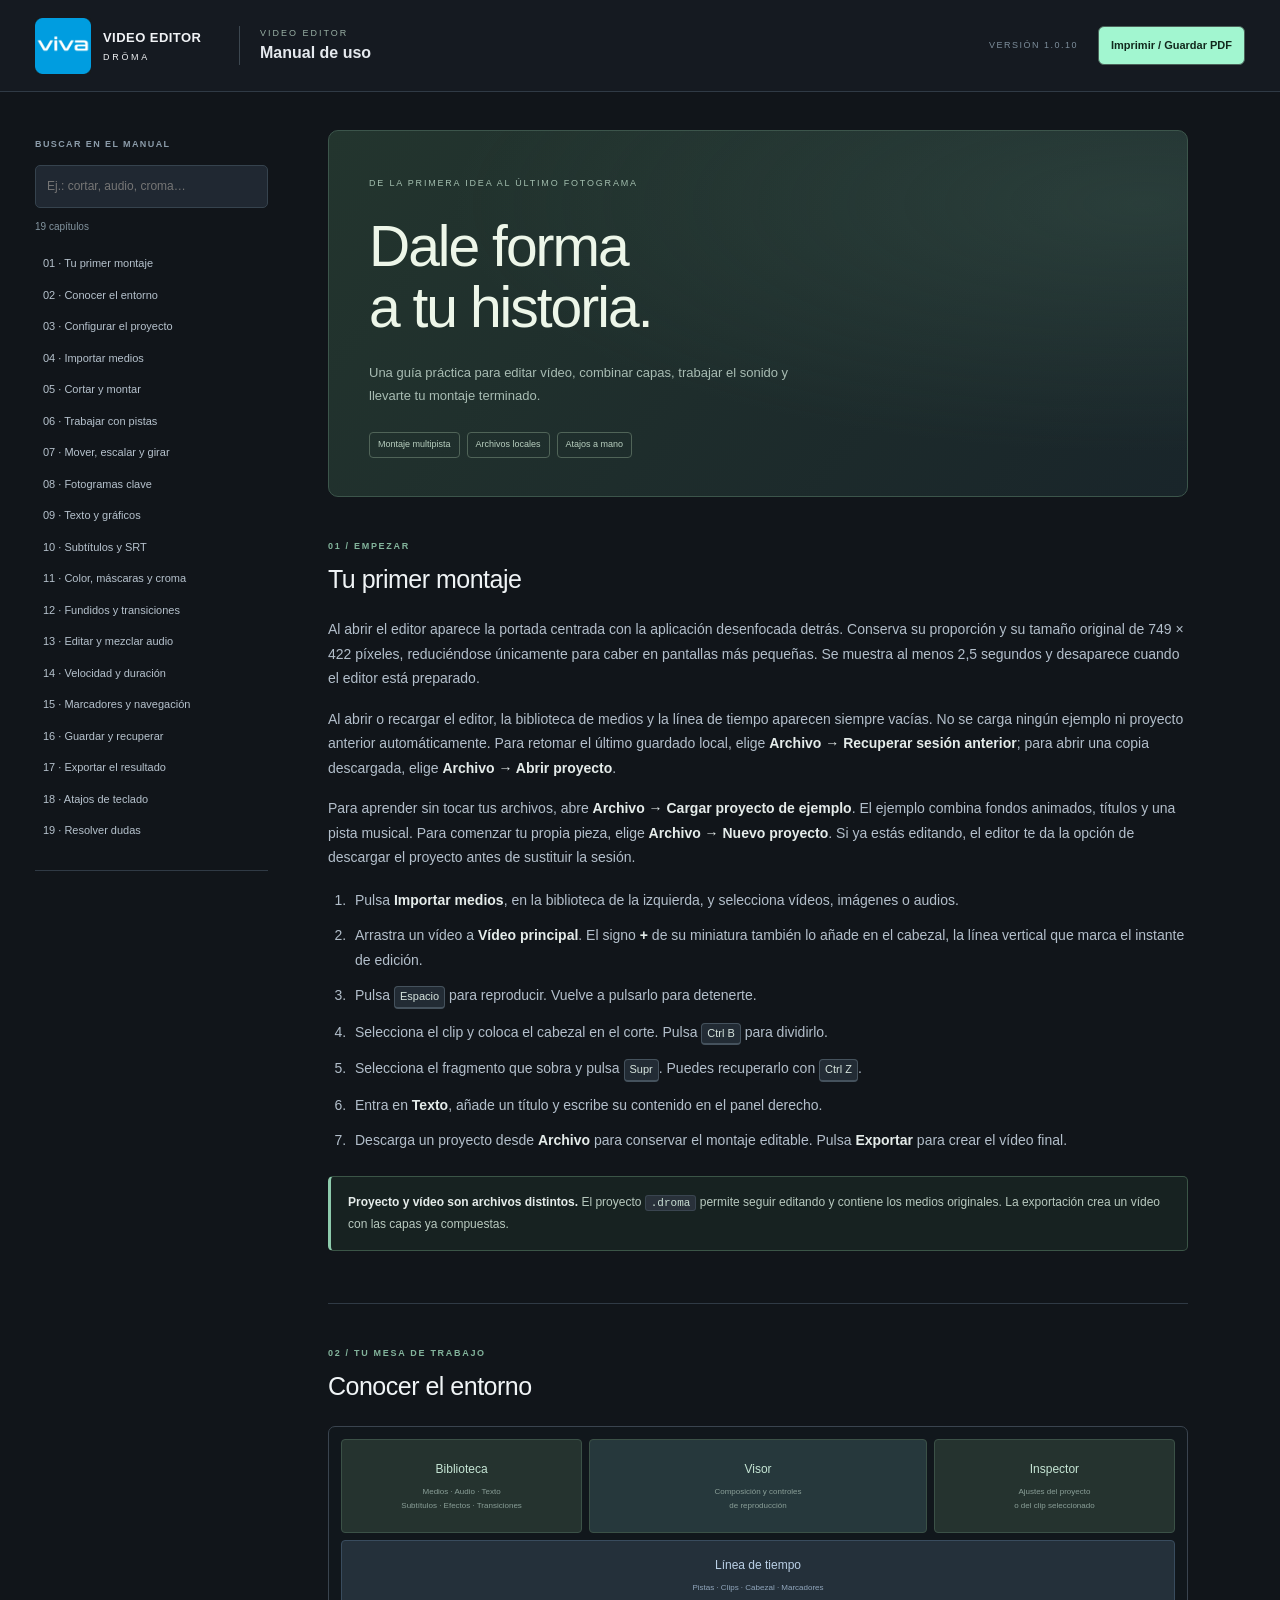
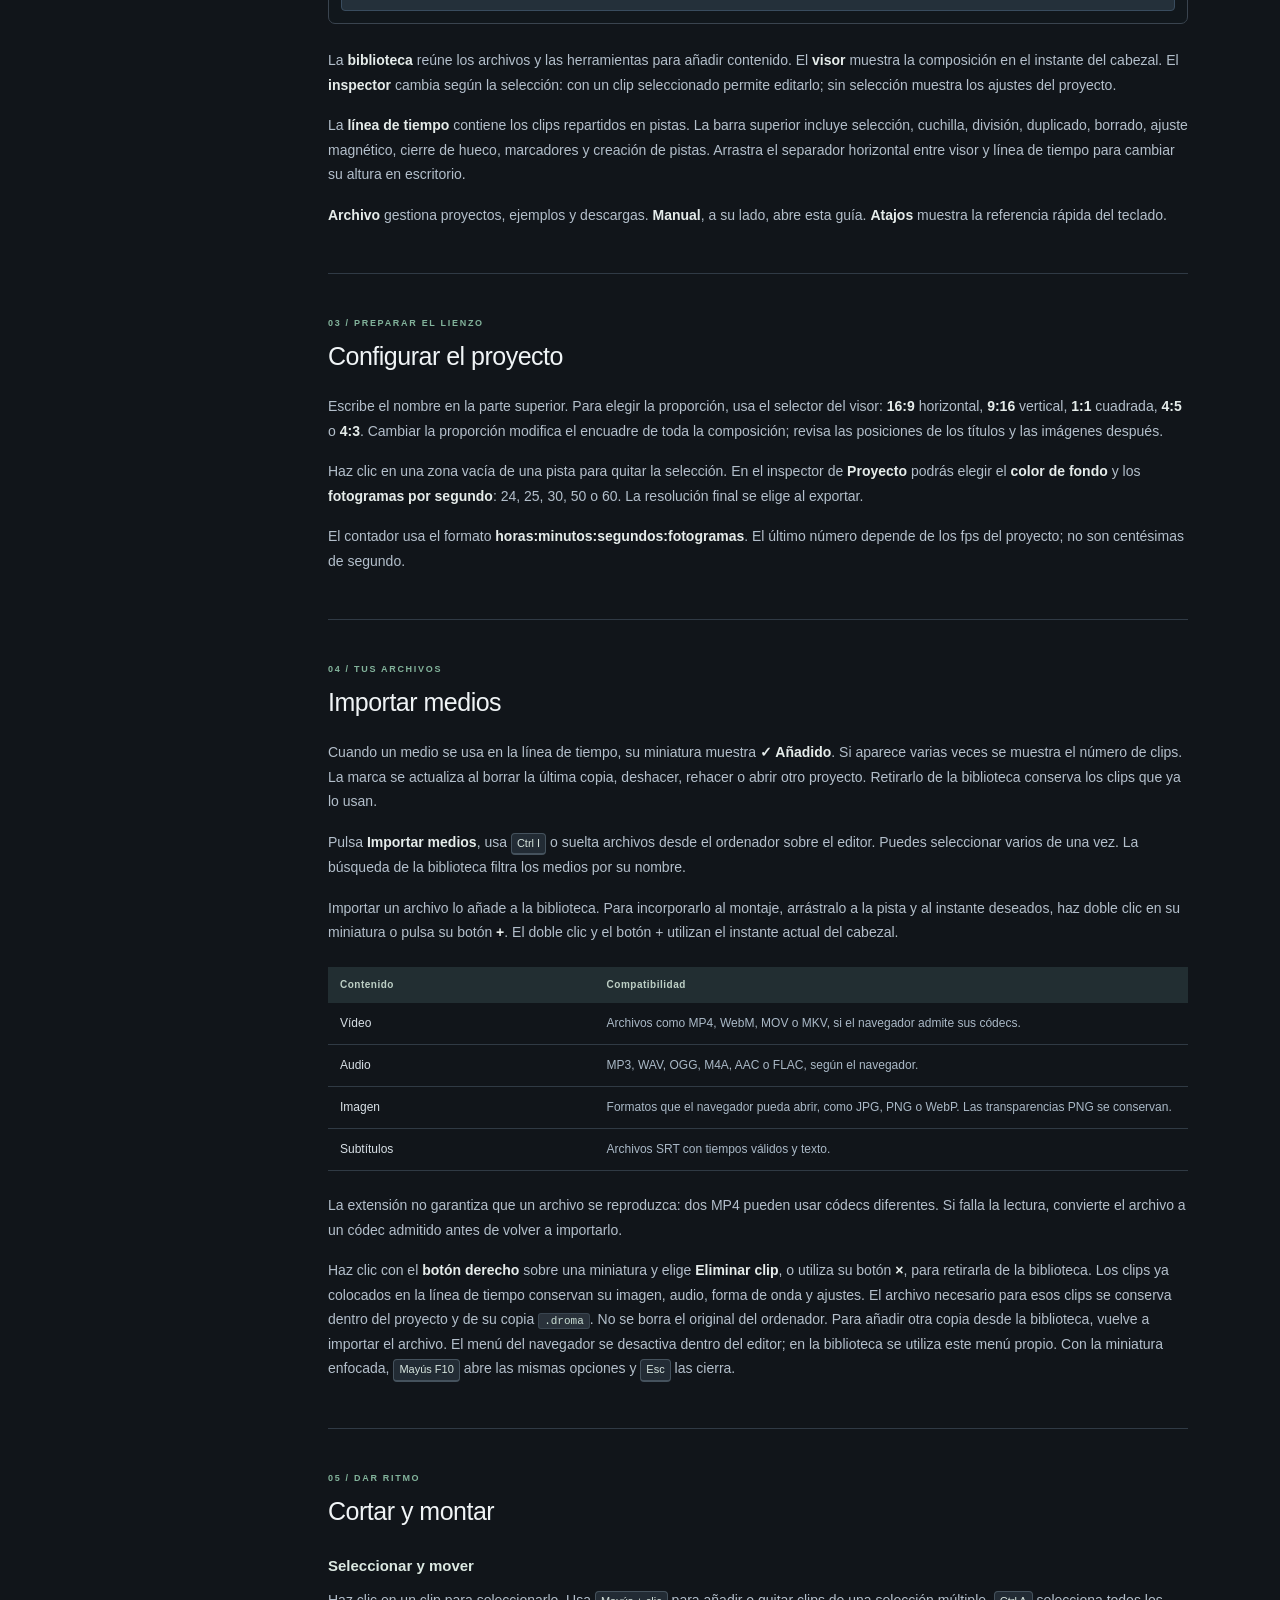
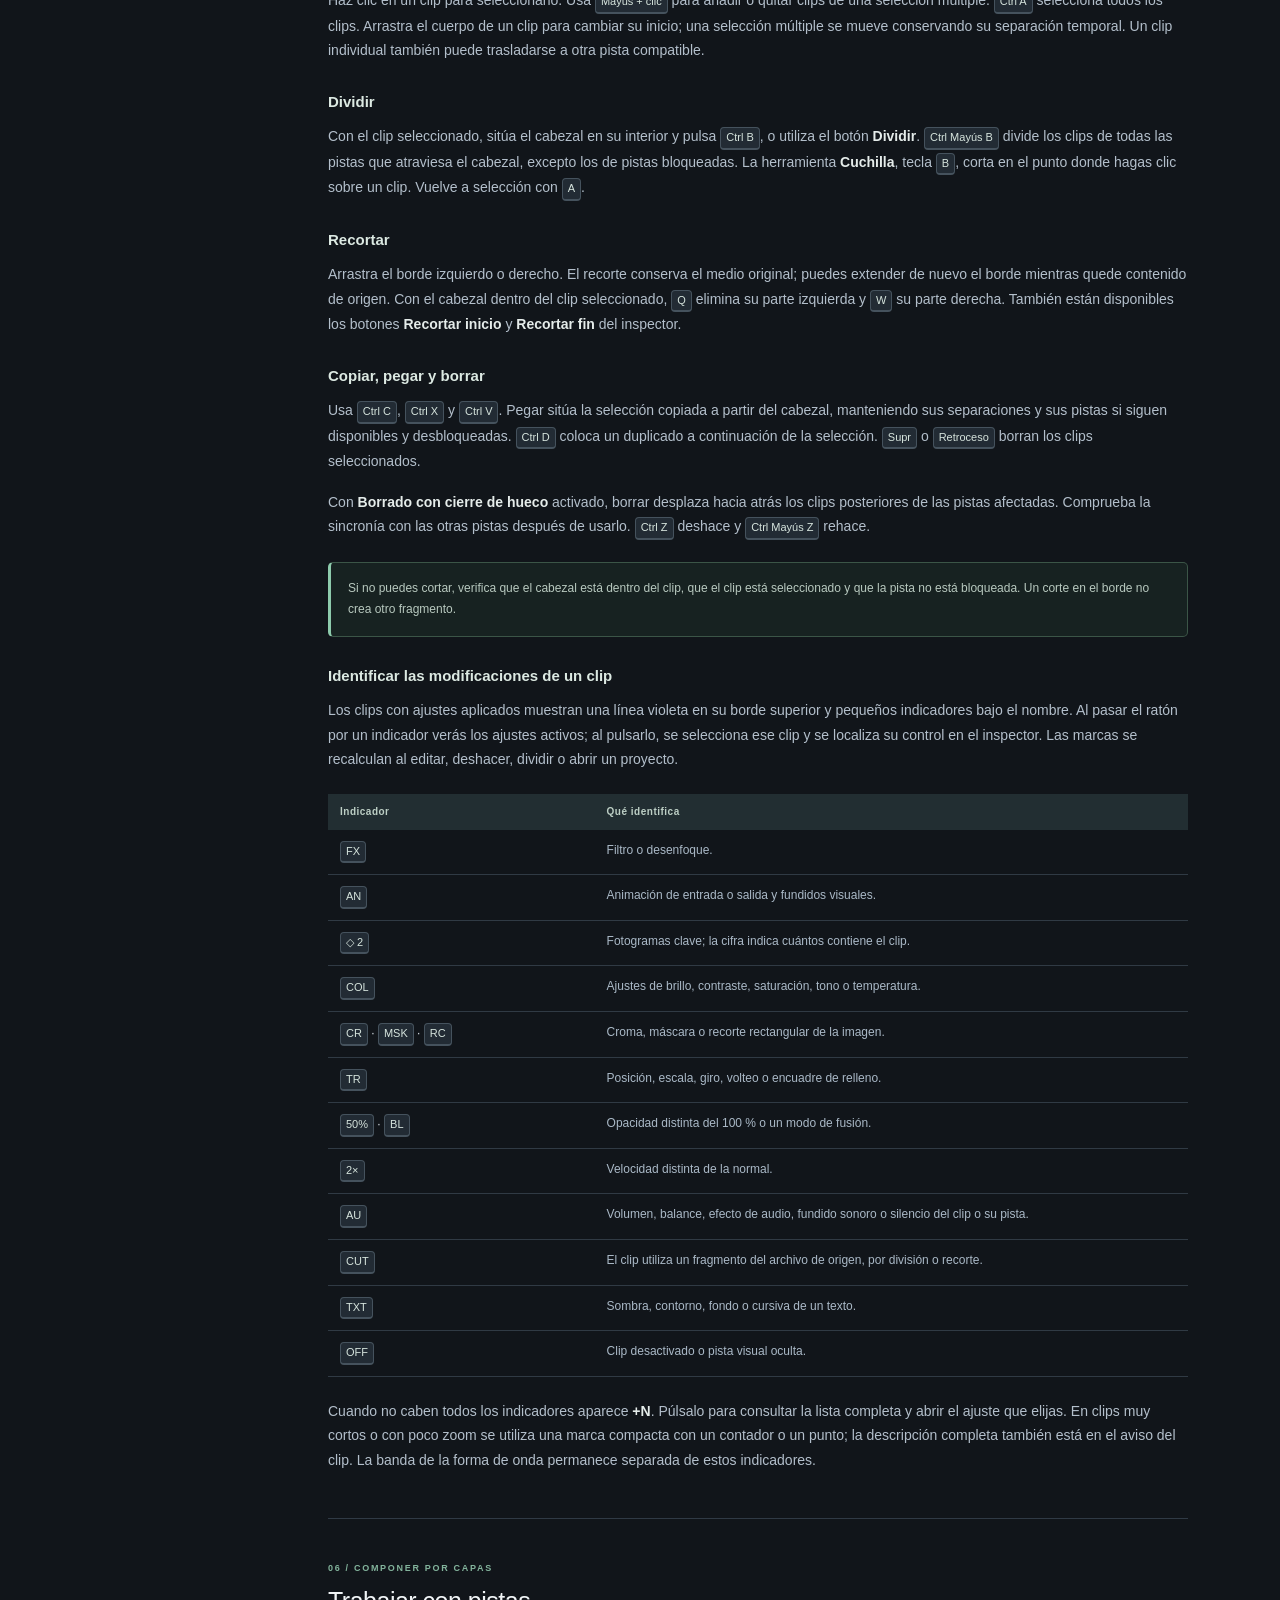
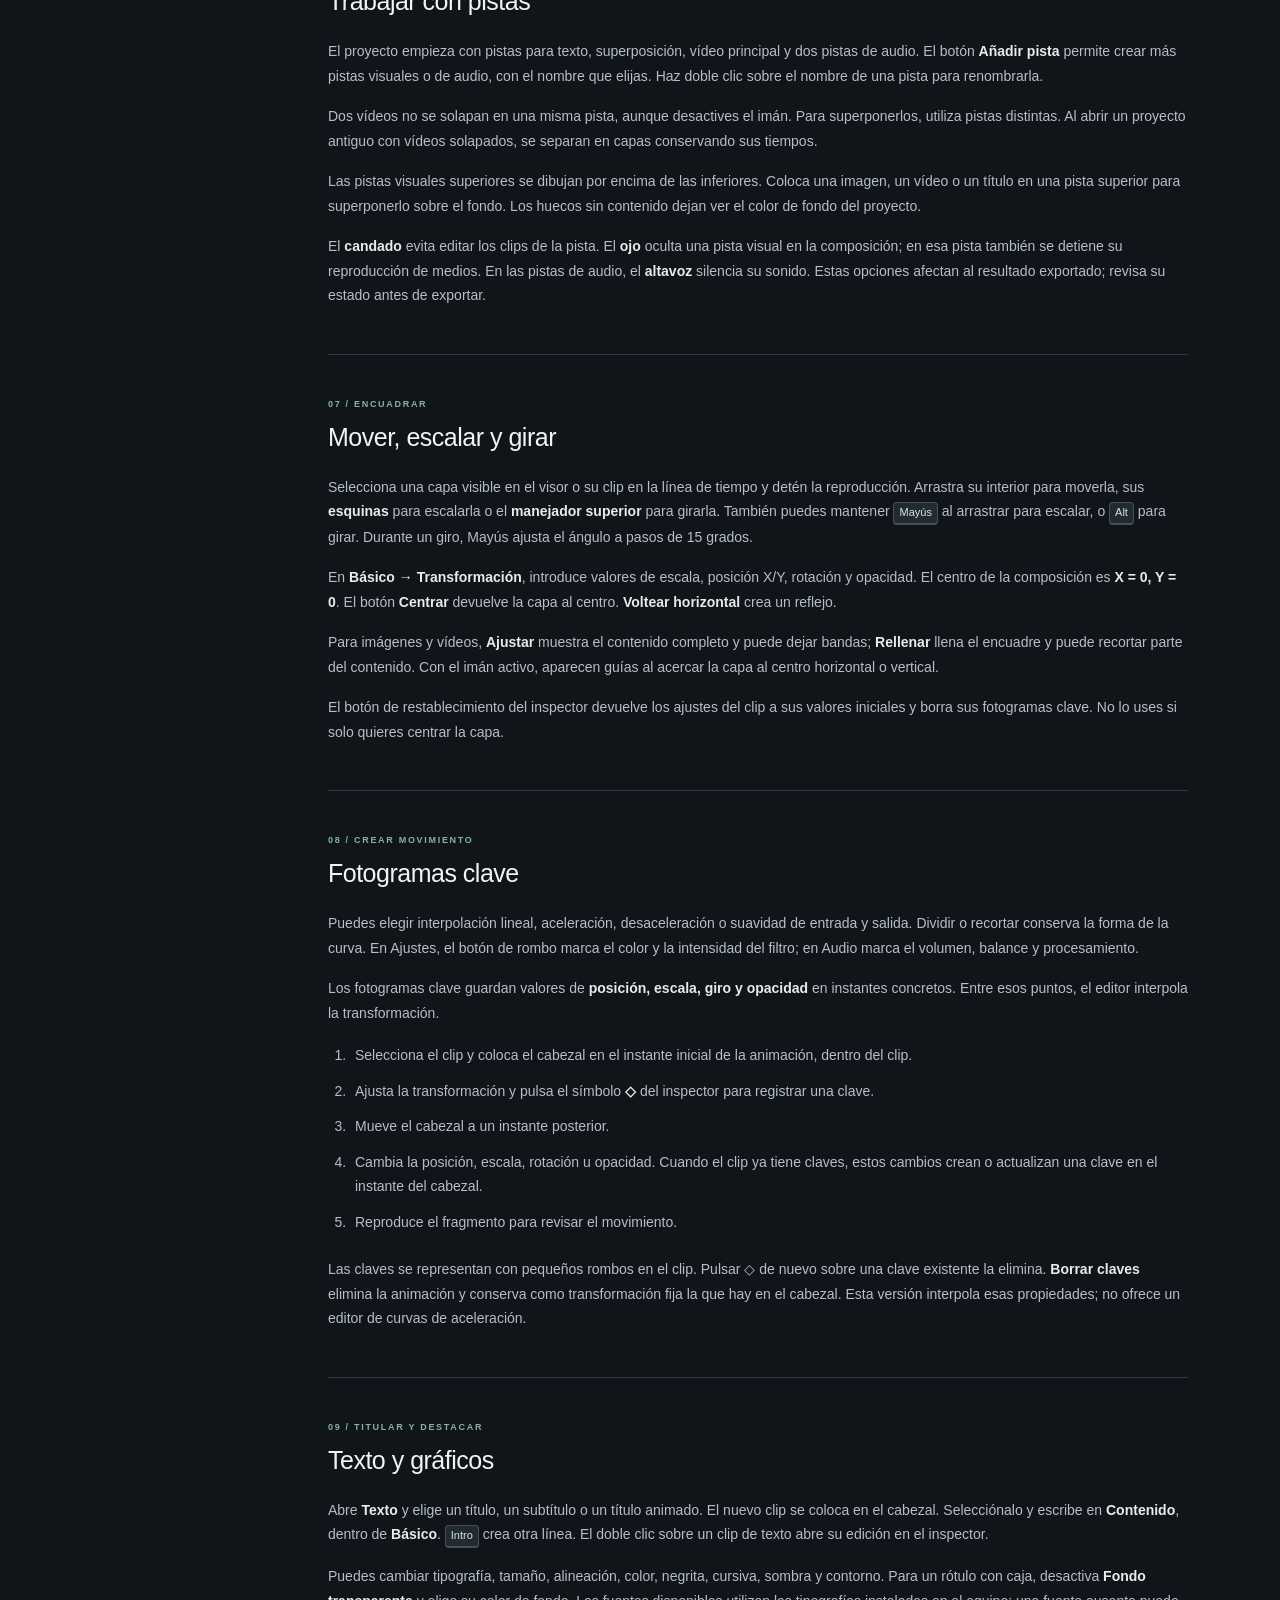
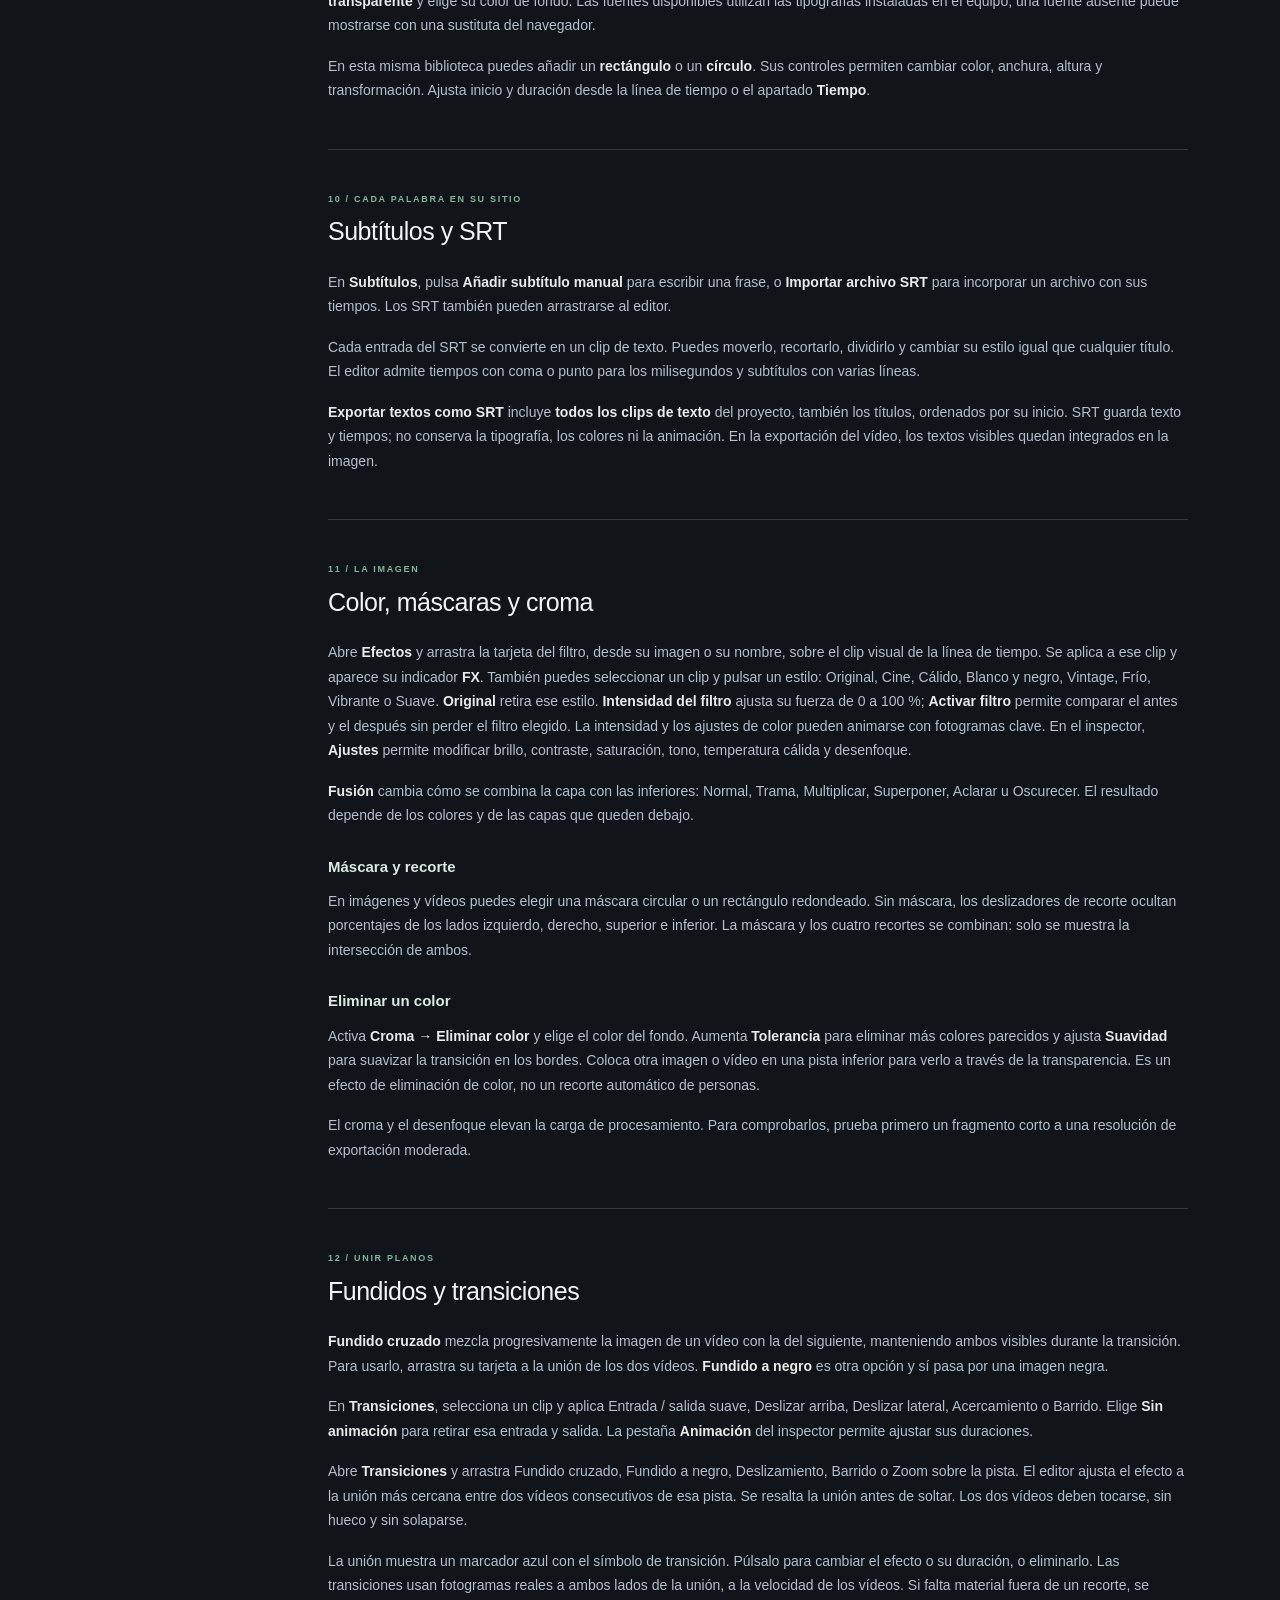
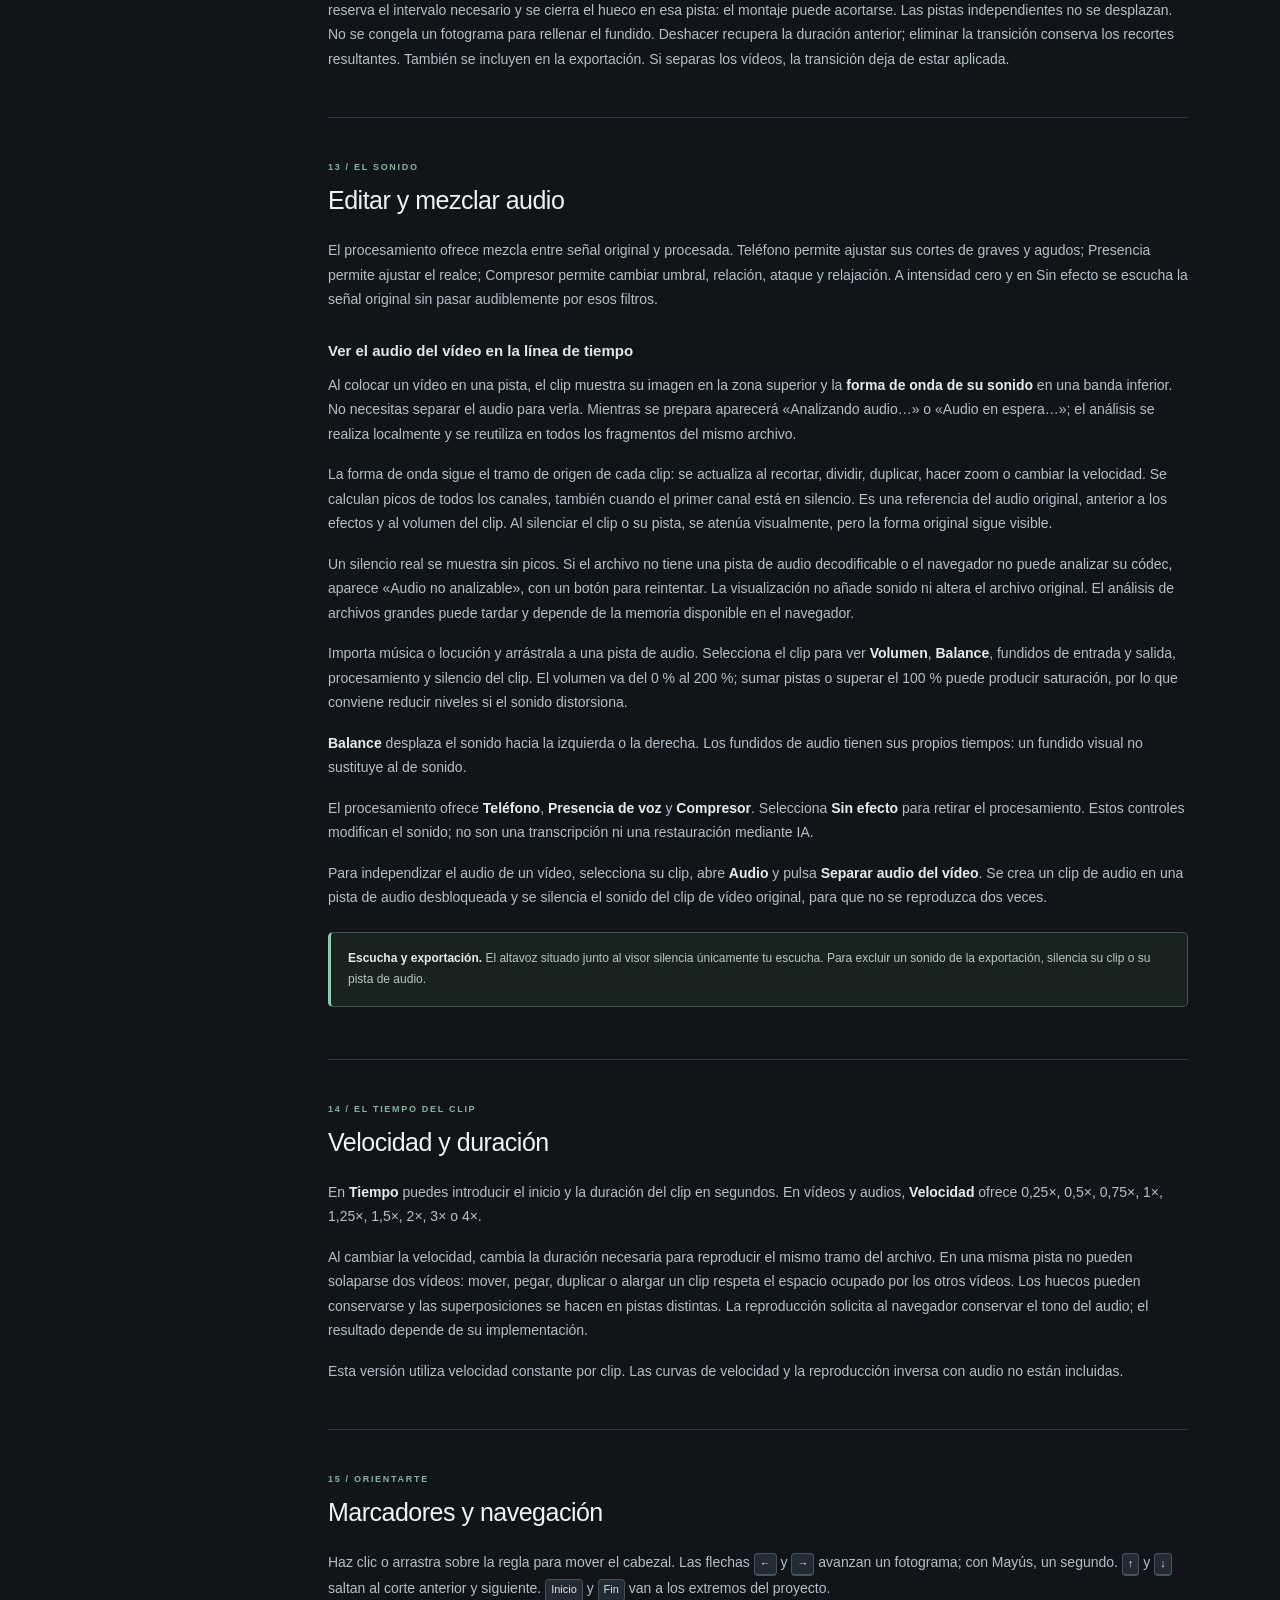
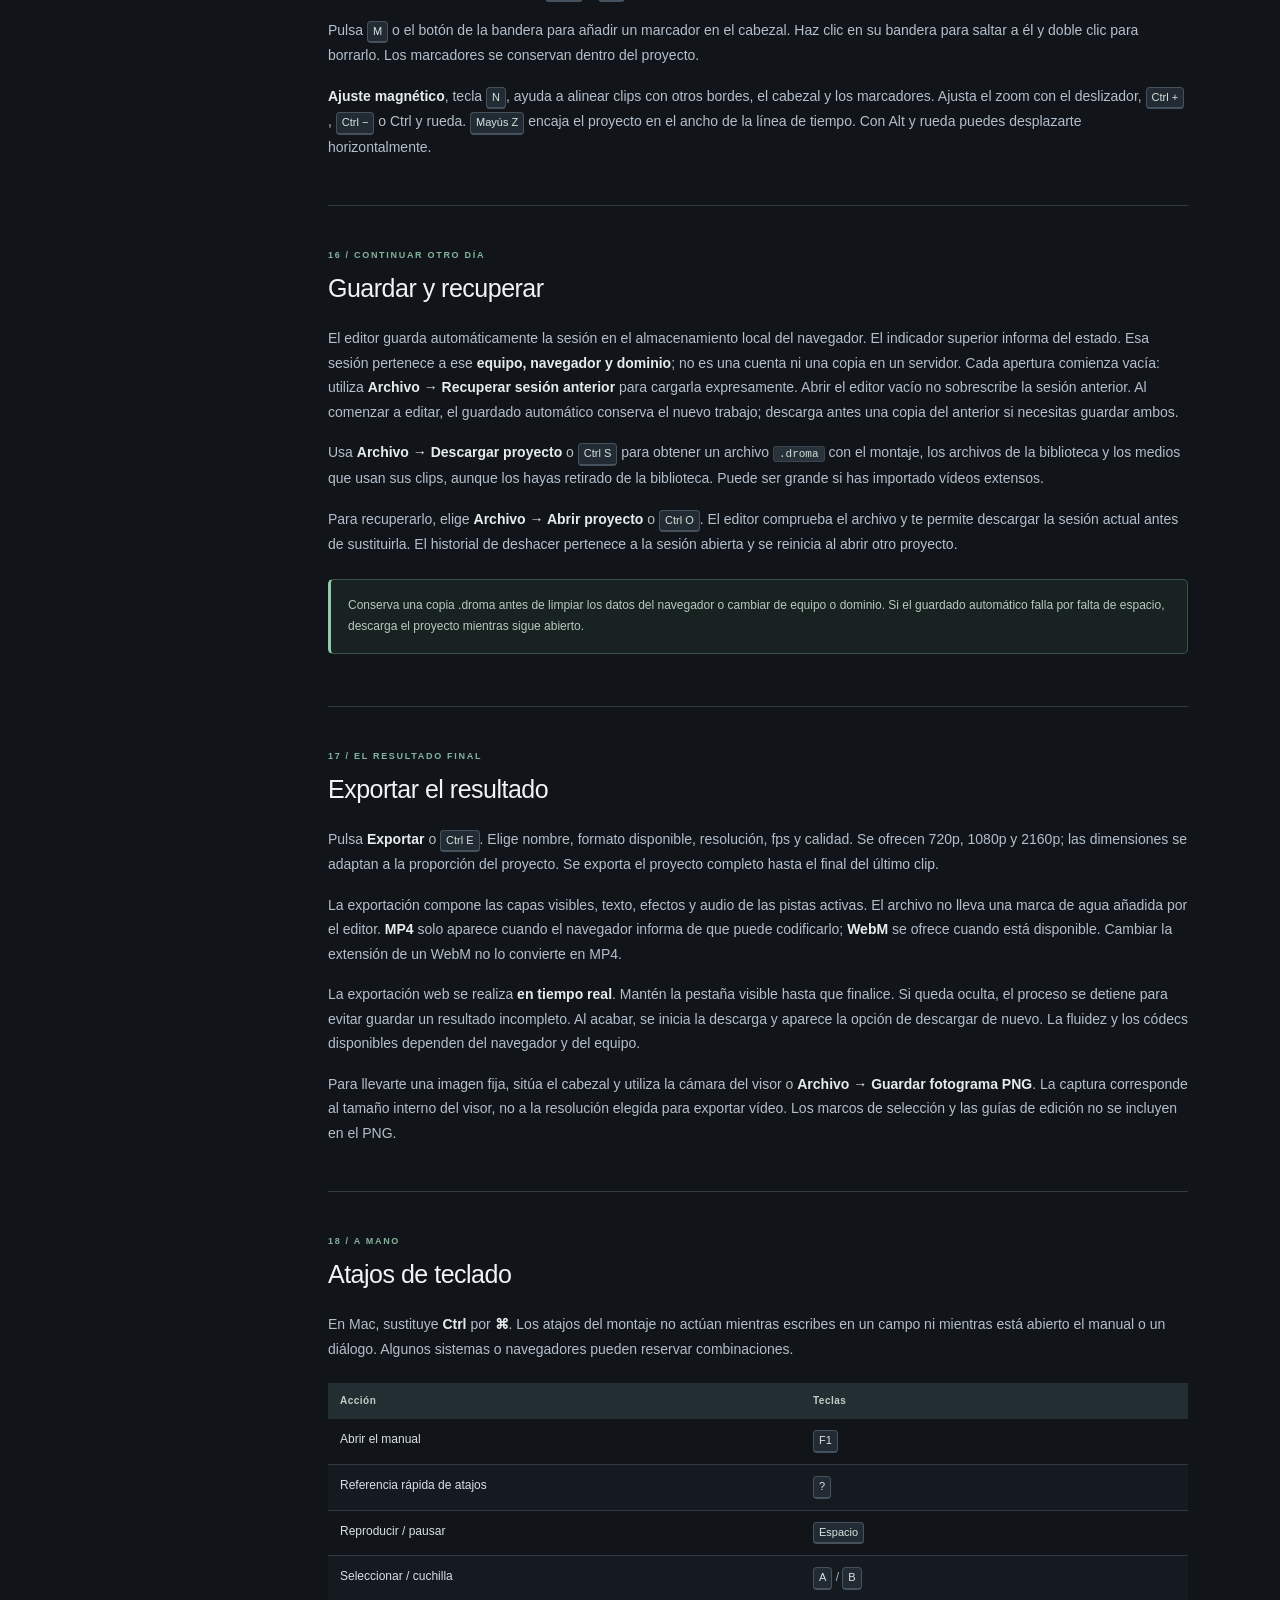
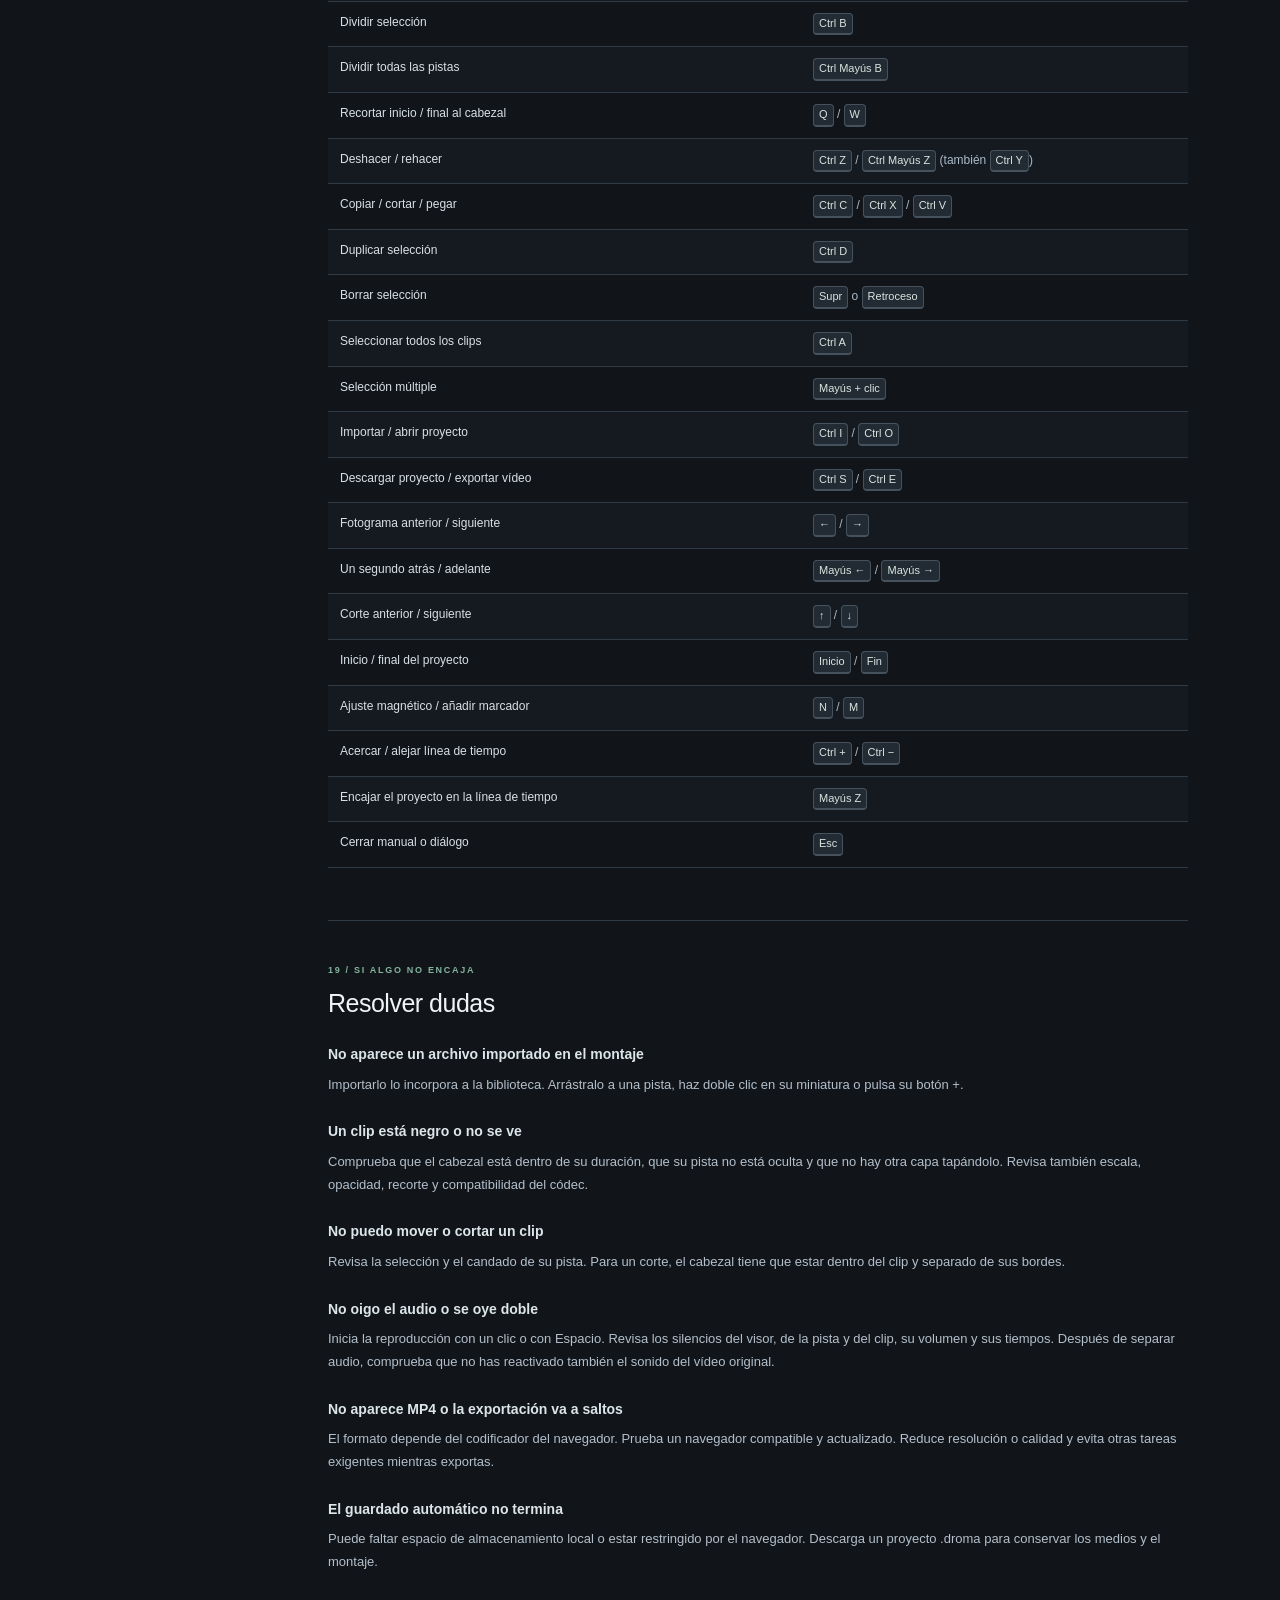
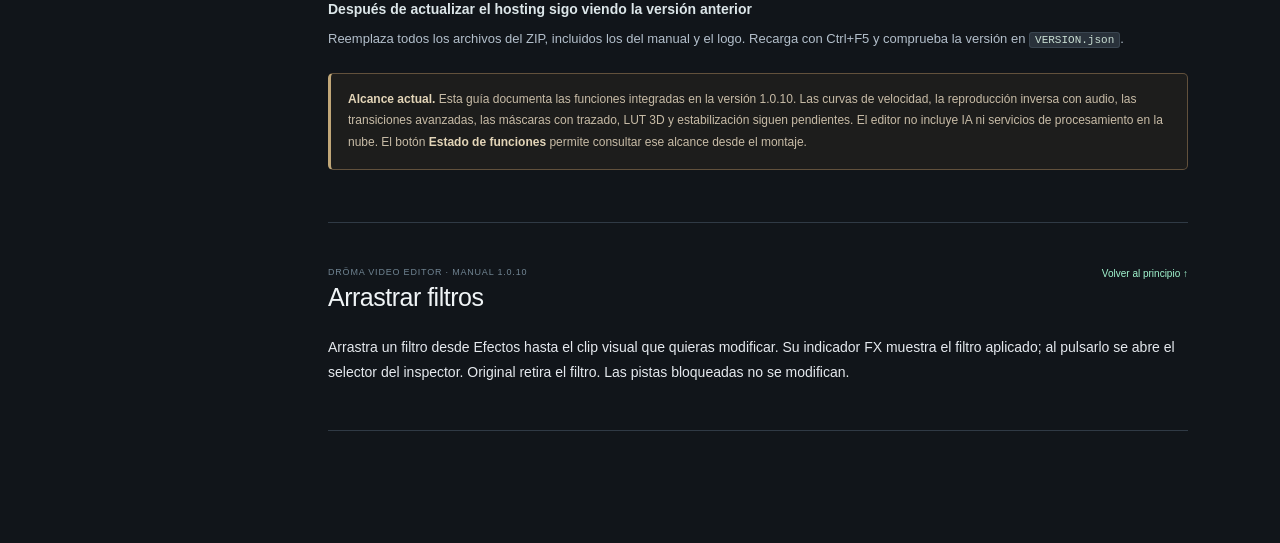
==== commit 83dbf5ee: "Add files via upload" ====
--- a/manual.html
+++ b/manual.html
@@ -4,14 +4,14 @@
 <meta charset="utf-8"><meta name="viewport" content="width=device-width,initial-scale=1">
 <title>Manual de uso · DRÖMA Video Editor</title>
 <meta name="description" content="Manual de las herramientas y atajos de DRÖMA Video Editor: montaje, pistas, texto, audio, efectos, proyectos y exportación.">
-<link rel="icon" href="logo-viva-blue.png?v=1.0.9" type="image/png">
-<link rel="stylesheet" href="manual.css?v=1.0.9">
+<link rel="icon" href="logo-viva-blue.png?v=1.0.10" type="image/png">
+<link rel="stylesheet" href="manual.css?v=1.0.10">
 </head>
 <body>
 <a class="skip-link" href="#contenido">Ir al contenido del manual</a>
 <header class="manual-masthead">
- <div class="manual-brand"><img class="manual-brand-screen" src="logo-video-editor.svg?v=1.0.9" width="184" height="64" alt="VIVA · VIDEO EDITOR · DRÖMA"><img class="manual-brand-print" src="logo-video-editor-light.svg?v=1.0.9" width="184" height="64" alt="" aria-hidden="true"><div><span>VIDEO EDITOR</span><strong>Manual de uso</strong></div></div>
- <div class="manual-tools"><span class="manual-version">VERSIÓN 1.0.9</span><button id="printManual" type="button">Imprimir / Guardar PDF</button></div>
+ <div class="manual-brand"><img class="manual-brand-screen" src="logo-video-editor.svg?v=1.0.10" width="184" height="64" alt="VIVA · VIDEO EDITOR · DRÖMA"><img class="manual-brand-print" src="logo-video-editor-light.svg?v=1.0.10" width="184" height="64" alt="" aria-hidden="true"><div><span>VIDEO EDITOR</span><strong>Manual de uso</strong></div></div>
+ <div class="manual-tools"><span class="manual-version">VERSIÓN 1.0.10</span><button id="printManual" type="button">Imprimir / Guardar PDF</button></div>
 </header>
 <div class="manual-layout">
 <aside class="manual-sidebar" aria-label="Índice del manual">
@@ -48,7 +48,7 @@
 <p>El contador usa el formato <strong>horas:minutos:segundos:fotogramas</strong>. El último número depende de los fps del proyecto; no son centésimas de segundo.</p>
 </section>
 <section id="importar" data-chapter>
-<p class="chapter-number">04 / TUS ARCHIVOS</p><h2>Importar medios</h2>
+<p class="chapter-number">04 / TUS ARCHIVOS</p><h2>Importar medios</h2><p>Cuando un medio se usa en la línea de tiempo, su miniatura muestra <strong>✓ Añadido</strong>. Si aparece varias veces se muestra el número de clips. La marca se actualiza al borrar la última copia, deshacer, rehacer o abrir otro proyecto. Retirarlo de la biblioteca conserva los clips que ya lo usan.</p>
 <p>Pulsa <strong>Importar medios</strong>, usa <kbd>Ctrl I</kbd> o suelta archivos desde el ordenador sobre el editor. Puedes seleccionar varios de una vez. La búsqueda de la biblioteca filtra los medios por su nombre.</p>
 <p>Importar un archivo lo añade a la biblioteca. Para incorporarlo al montaje, arrástralo a la pista y al instante deseados, haz doble clic en su miniatura o pulsa su botón <strong>+</strong>. El doble clic y el botón + utilizan el instante actual del cabezal.</p>
 <table><thead><tr><th>Contenido</th><th>Compatibilidad</th></tr></thead><tbody><tr><td>Vídeo</td><td>Archivos como MP4, WebM, MOV o MKV, si el navegador admite sus códecs.</td></tr><tr><td>Audio</td><td>MP3, WAV, OGG, M4A, AAC o FLAC, según el navegador.</td></tr><tr><td>Imagen</td><td>Formatos que el navegador pueda abrir, como JPG, PNG o WebP. Las transparencias PNG se conservan.</td></tr><tr><td>Subtítulos</td><td>Archivos SRT con tiempos válidos y texto.</td></tr></tbody></table>
@@ -84,7 +84,7 @@
 <p>El botón de restablecimiento del inspector devuelve los ajustes del clip a sus valores iniciales y borra sus fotogramas clave. No lo uses si solo quieres centrar la capa.</p>
 </section>
 <section id="fotogramas-clave" data-chapter>
-<p class="chapter-number">08 / CREAR MOVIMIENTO</p><h2>Fotogramas clave</h2>
+<p class="chapter-number">08 / CREAR MOVIMIENTO</p><h2>Fotogramas clave</h2><p>Puedes elegir interpolación lineal, aceleración, desaceleración o suavidad de entrada y salida. Dividir o recortar conserva la forma de la curva. En Ajustes, el botón de rombo marca el color y la intensidad del filtro; en Audio marca el volumen, balance y procesamiento.</p>
 <p>Los fotogramas clave guardan valores de <strong>posición, escala, giro y opacidad</strong> en instantes concretos. Entre esos puntos, el editor interpola la transformación.</p>
 <ol><li>Selecciona el clip y coloca el cabezal en el instante inicial de la animación, dentro del clip.</li><li>Ajusta la transformación y pulsa el símbolo <strong>◇</strong> del inspector para registrar una clave.</li><li>Mueve el cabezal a un instante posterior.</li><li>Cambia la posición, escala, rotación u opacidad. Cuando el clip ya tiene claves, estos cambios crean o actualizan una clave en el instante del cabezal.</li><li>Reproduce el fragmento para revisar el movimiento.</li></ol>
 <p>Las claves se representan con pequeños rombos en el clip. Pulsar ◇ de nuevo sobre una clave existente la elimina. <strong>Borrar claves</strong> elimina la animación y conserva como transformación fija la que hay en el cabezal. Esta versión interpola esas propiedades; no ofrece un editor de curvas de aceleración.</p>
@@ -103,9 +103,9 @@
 </section>
 <section id="efectos" data-chapter>
 <p class="chapter-number">11 / LA IMAGEN</p><h2>Color, máscaras y croma</h2>
-<p>Abre <strong>Efectos</strong> y arrastra la tarjeta del filtro, desde su imagen o su nombre, sobre el clip visual de la línea de tiempo. Se aplica a ese clip y aparece su indicador <strong>FX</strong>. También puedes seleccionar un clip y pulsar un estilo: Original, Cine, Cálido, Blanco y negro, Vintage, Frío, Vibrante o Suave. <strong>Original</strong> retira ese estilo. En el inspector, <strong>Ajustes</strong> permite modificar brillo, contraste, saturación, tono, temperatura cálida y desenfoque.</p>
+<p>Abre <strong>Efectos</strong> y arrastra la tarjeta del filtro, desde su imagen o su nombre, sobre el clip visual de la línea de tiempo. Se aplica a ese clip y aparece su indicador <strong>FX</strong>. También puedes seleccionar un clip y pulsar un estilo: Original, Cine, Cálido, Blanco y negro, Vintage, Frío, Vibrante o Suave. <strong>Original</strong> retira ese estilo. <strong>Intensidad del filtro</strong> ajusta su fuerza de 0 a 100 %; <strong>Activar filtro</strong> permite comparar el antes y el después sin perder el filtro elegido. La intensidad y los ajustes de color pueden animarse con fotogramas clave. En el inspector, <strong>Ajustes</strong> permite modificar brillo, contraste, saturación, tono, temperatura cálida y desenfoque.</p>
 <p><strong>Fusión</strong> cambia cómo se combina la capa con las inferiores: Normal, Trama, Multiplicar, Superponer, Aclarar u Oscurecer. El resultado depende de los colores y de las capas que queden debajo.</p>
-<h3>Máscara y recorte</h3><p>En imágenes y vídeos puedes elegir una máscara circular o un rectángulo redondeado. Sin máscara, los deslizadores de recorte ocultan porcentajes de los lados izquierdo, derecho, superior e inferior. En esta versión, las máscaras circular y redondeada sustituyen al recorte rectangular; no se acumulan con esos cuatro deslizadores.</p>
+<h3>Máscara y recorte</h3><p>En imágenes y vídeos puedes elegir una máscara circular o un rectángulo redondeado. Sin máscara, los deslizadores de recorte ocultan porcentajes de los lados izquierdo, derecho, superior e inferior. La máscara y los cuatro recortes se combinan: solo se muestra la intersección de ambos.</p>
 <h3>Eliminar un color</h3><p>Activa <strong>Croma → Eliminar color</strong> y elige el color del fondo. Aumenta <strong>Tolerancia</strong> para eliminar más colores parecidos y ajusta <strong>Suavidad</strong> para suavizar la transición en los bordes. Coloca otra imagen o vídeo en una pista inferior para verlo a través de la transparencia. Es un efecto de eliminación de color, no un recorte automático de personas.</p>
 <p>El croma y el desenfoque elevan la carga de procesamiento. Para comprobarlos, prueba primero un fragmento corto a una resolución de exportación moderada.</p>
 </section>
@@ -114,10 +114,10 @@
 <p><strong>Fundido cruzado</strong> mezcla progresivamente la imagen de un vídeo con la del siguiente, manteniendo ambos visibles durante la transición. Para usarlo, arrastra su tarjeta a la unión de los dos vídeos. <strong>Fundido a negro</strong> es otra opción y sí pasa por una imagen negra.</p>
 <p>En <strong>Transiciones</strong>, selecciona un clip y aplica Entrada / salida suave, Deslizar arriba, Deslizar lateral, Acercamiento o Barrido. Elige <strong>Sin animación</strong> para retirar esa entrada y salida. La pestaña <strong>Animación</strong> del inspector permite ajustar sus duraciones.</p>
 <p>Abre <strong>Transiciones</strong> y arrastra Fundido cruzado, Fundido a negro, Deslizamiento, Barrido o Zoom sobre la pista. El editor ajusta el efecto a la unión más cercana entre dos vídeos consecutivos de esa pista. Se resalta la unión antes de soltar. Los dos vídeos deben tocarse, sin hueco y sin solaparse.</p>
-<p>La unión muestra un marcador azul con el símbolo de transición. Púlsalo para cambiar el efecto o su duración, o eliminarlo. Las transiciones no cambian el inicio ni la duración de los vídeos. Utilizan los fotogramas disponibles a ambos lados del recorte; cuando faltan, mantienen el primer o último fotograma. También se incluyen en la exportación. Si separas los vídeos, la transición deja de estar aplicada.</p>
+<p>La unión muestra un marcador azul con el símbolo de transición. Púlsalo para cambiar el efecto o su duración, o eliminarlo. Las transiciones usan fotogramas reales a ambos lados de la unión, a la velocidad de los vídeos. Si falta material fuera de un recorte, se reserva el intervalo necesario y se cierra el hueco en esa pista: el montaje puede acortarse. Las pistas independientes no se desplazan. No se congela un fotograma para rellenar el fundido. Deshacer recupera la duración anterior; eliminar la transición conserva los recortes resultantes. También se incluyen en la exportación. Si separas los vídeos, la transición deja de estar aplicada.</p>
 </section>
 <section id="audio" data-chapter>
-<p class="chapter-number">13 / EL SONIDO</p><h2>Editar y mezclar audio</h2>
+<p class="chapter-number">13 / EL SONIDO</p><h2>Editar y mezclar audio</h2><p>El procesamiento ofrece mezcla entre señal original y procesada. Teléfono permite ajustar sus cortes de graves y agudos; Presencia permite ajustar el realce; Compresor permite cambiar umbral, relación, ataque y relajación. A intensidad cero y en Sin efecto se escucha la señal original sin pasar audiblemente por esos filtros.</p>
 <h3>Ver el audio del vídeo en la línea de tiempo</h3><p>Al colocar un vídeo en una pista, el clip muestra su imagen en la zona superior y la <strong>forma de onda de su sonido</strong> en una banda inferior. No necesitas separar el audio para verla. Mientras se prepara aparecerá «Analizando audio…» o «Audio en espera…»; el análisis se realiza localmente y se reutiliza en todos los fragmentos del mismo archivo.</p><p>La forma de onda sigue el tramo de origen de cada clip: se actualiza al recortar, dividir, duplicar, hacer zoom o cambiar la velocidad. Se calculan picos de todos los canales, también cuando el primer canal está en silencio. Es una referencia del audio original, anterior a los efectos y al volumen del clip. Al silenciar el clip o su pista, se atenúa visualmente, pero la forma original sigue visible.</p><p>Un silencio real se muestra sin picos. Si el archivo no tiene una pista de audio decodificable o el navegador no puede analizar su códec, aparece «Audio no analizable», con un botón para reintentar. La visualización no añade sonido ni altera el archivo original. El análisis de archivos grandes puede tardar y depende de la memoria disponible en el navegador.</p>
 <p>Importa música o locución y arrástrala a una pista de audio. Selecciona el clip para ver <strong>Volumen</strong>, <strong>Balance</strong>, fundidos de entrada y salida, procesamiento y silencio del clip. El volumen va del 0 % al 200 %; sumar pistas o superar el 100 % puede producir saturación, por lo que conviene reducir niveles si el sonido distorsiona.</p>
 <p><strong>Balance</strong> desplaza el sonido hacia la izquierda o la derecha. Los fundidos de audio tienen sus propios tiempos: un fundido visual no sustituye al de sonido.</p>
@@ -161,12 +161,12 @@
 <section id="ayuda" data-chapter>
 <p class="chapter-number">19 / SI ALGO NO ENCAJA</p><h2>Resolver dudas</h2>
 <dl><dt>No aparece un archivo importado en el montaje</dt><dd>Importarlo lo incorpora a la biblioteca. Arrástralo a una pista, haz doble clic en su miniatura o pulsa su botón +.</dd><dt>Un clip está negro o no se ve</dt><dd>Comprueba que el cabezal está dentro de su duración, que su pista no está oculta y que no hay otra capa tapándolo. Revisa también escala, opacidad, recorte y compatibilidad del códec.</dd><dt>No puedo mover o cortar un clip</dt><dd>Revisa la selección y el candado de su pista. Para un corte, el cabezal tiene que estar dentro del clip y separado de sus bordes.</dd><dt>No oigo el audio o se oye doble</dt><dd>Inicia la reproducción con un clic o con Espacio. Revisa los silencios del visor, de la pista y del clip, su volumen y sus tiempos. Después de separar audio, comprueba que no has reactivado también el sonido del vídeo original.</dd><dt>No aparece MP4 o la exportación va a saltos</dt><dd>El formato depende del codificador del navegador. Prueba un navegador compatible y actualizado. Reduce resolución o calidad y evita otras tareas exigentes mientras exportas.</dd><dt>El guardado automático no termina</dt><dd>Puede faltar espacio de almacenamiento local o estar restringido por el navegador. Descarga un proyecto .droma para conservar los medios y el montaje.</dd><dt>Después de actualizar el hosting sigo viendo la versión anterior</dt><dd>Reemplaza todos los archivos del ZIP, incluidos los del manual y el logo. Recarga con Ctrl+F5 y comprueba la versión en <code>VERSION.json</code>.</dd></dl>
-<div class="scope-note"><strong>Alcance actual.</strong> Esta guía documenta las funciones integradas en la versión 1.0.9. Las curvas de velocidad, la reproducción inversa con audio, las transiciones avanzadas, las máscaras con trazado, LUT 3D y estabilización siguen pendientes. El editor no incluye IA ni servicios de procesamiento en la nube. El botón <strong>Estado de funciones</strong> permite consultar ese alcance desde el montaje.</div>
+<div class="scope-note"><strong>Alcance actual.</strong> Esta guía documenta las funciones integradas en la versión 1.0.10. Las curvas de velocidad, la reproducción inversa con audio, las transiciones avanzadas, las máscaras con trazado, LUT 3D y estabilización siguen pendientes. El editor no incluye IA ni servicios de procesamiento en la nube. El botón <strong>Estado de funciones</strong> permite consultar ese alcance desde el montaje.</div>
 </section>
 </article>
-<footer class="manual-footer"><span>DRÖMA VIDEO EDITOR · MANUAL 1.0.9</span><a href="#contenido">Volver al principio ↑</a></footer>
+<footer class="manual-footer"><span>DRÖMA VIDEO EDITOR · MANUAL 1.0.10</span><a href="#contenido">Volver al principio ↑</a></footer>
 <section class="manual-section"><h2>Arrastrar filtros</h2><p>Arrastra un filtro desde Efectos hasta el clip visual que quieras modificar. Su indicador FX muestra el filtro aplicado; al pulsarlo se abre el selector del inspector. Original retira el filtro. Las pistas bloqueadas no se modifican.</p></section></main>
 </div>
-<script src="manual.js?v=1.0.9" defer></script>
+<script src="manual.js?v=1.0.10" defer></script>
 </body>
 </html>
